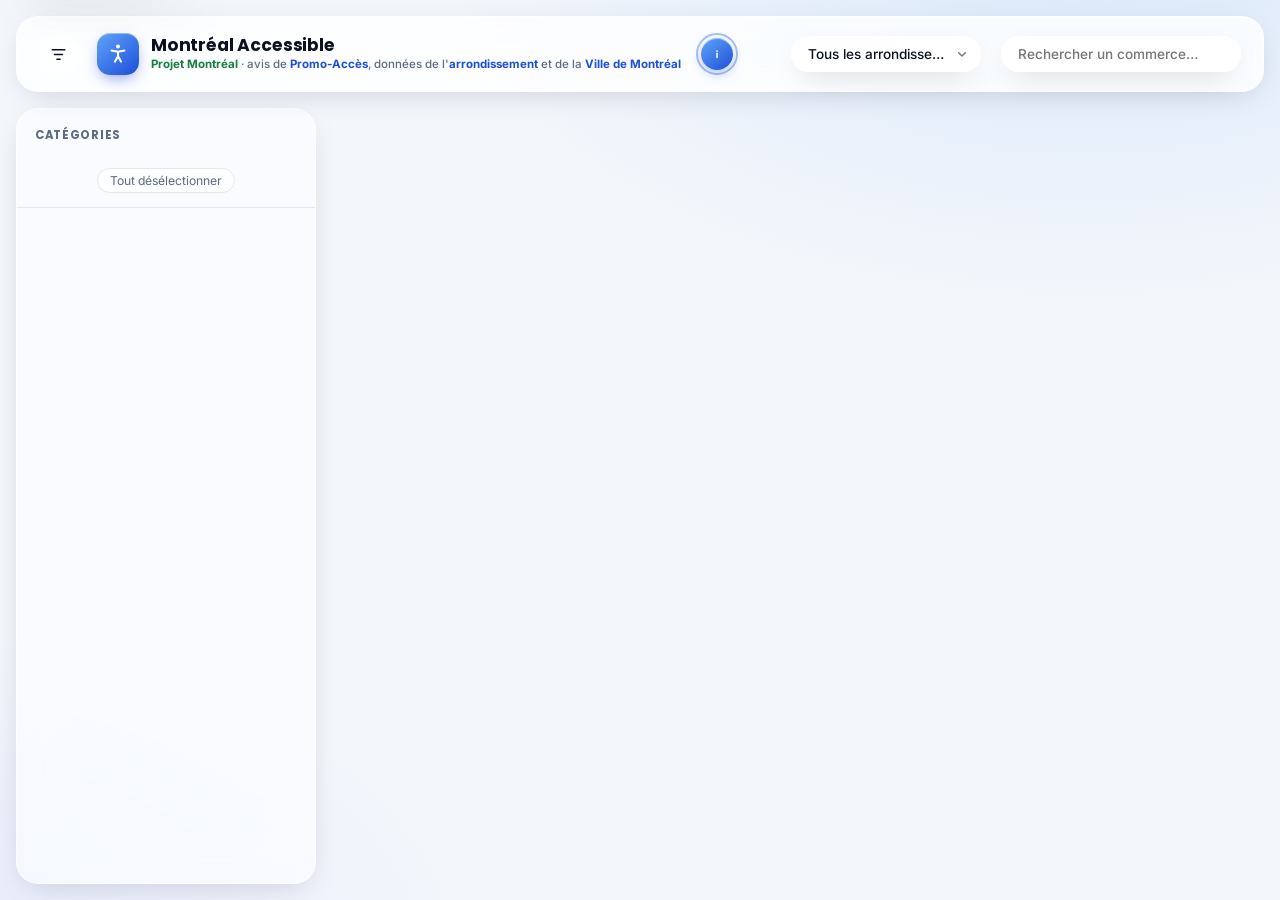
==== index.html @ aa7e437a "Correctifs majeurs" ====
<!DOCTYPE html>
<html lang="fr">
<head>
  <meta charset="UTF-8">
  <meta name="viewport" content="width=device-width, initial-scale=1.0">
  <title>Montréal Accessible — carte de l'accessibilité universelle</title>
  <meta name="description" content="Carte de l'accessibilité universelle à Montréal : commerces, logements adaptés, stationnements réservés, toilettes, stations de métro et du REM, feux sonores.">
  <meta name="author" content="Gabriel Fortin">
  <link rel="canonical" href="https://carte-au.gabfortin.com/">
  <meta property="og:type" content="website">
  <meta property="og:site_name" content="Montréal Accessible">
  <meta property="og:title" content="Montréal Accessible — carte de l'accessibilité universelle">
  <meta property="og:description" content="Carte de l'accessibilité universelle à Montréal : commerces, logements adaptés, stationnements réservés, toilettes, stations de métro et du REM, feux sonores.">
  <meta property="og:url" content="https://carte-au.gabfortin.com/">
  <meta property="og:image" content="https://carte-au.gabfortin.com/og-image.jpg">
  <meta property="og:image:width" content="1200">
  <meta property="og:image:height" content="630">
  <meta property="og:image:alt" content="Montréal Accessible — Une carte de l'accessibilité universelle à Montréal">
  <meta property="og:locale" content="fr_CA">
  <meta name="twitter:card" content="summary_large_image">
  <meta name="twitter:title" content="Montréal Accessible — carte de l'accessibilité universelle">
  <meta name="twitter:description" content="Carte de l'accessibilité universelle à Montréal : commerces, logements adaptés, stationnements réservés, toilettes, stations de métro et du REM, feux sonores.">
  <meta name="twitter:image" content="https://carte-au.gabfortin.com/og-image.jpg">
  <link rel="alternate" type="text/markdown" title="llms.txt" href="llms.txt">
  <script type="application/ld+json">
  {
    "@context": "https://schema.org",
    "@type": "Map",
    "name": "Montréal Accessible",
    "description": "Carte de l'accessibilité universelle à Montréal : commerces, logements adaptés, stationnements réservés, toilettes, stations de métro et du REM, feux sonores.",
    "url": "https://carte-au.gabfortin.com/",
    "image": "https://carte-au.gabfortin.com/og-image.jpg",
    "inLanguage": "fr-CA",
    "isAccessibleForFree": true,
    "spatialCoverage": { "@type": "Place", "name": "Montréal, Québec" },
    "author": { "@type": "Person", "@id": "https://gabfortin.com/#gabriel-fortin", "name": "Gabriel Fortin", "url": "https://gabfortin.com" },
    "contributor": [
      { "@type": "Person", "name": "Laurence Parent" },
      { "@type": "Person", "name": "Julien Deschênes" },
      { "@type": "Organization", "name": "Promo-Accès", "url": "https://promo-acces.com" }
    ],
    "isBasedOn": [
      "https://donnees.montreal.ca/dataset/feux-malvoyants",
      "https://donnees.montreal.ca/dataset/logements-sociaux",
      "https://donnees.montreal.ca/dataset/stationnement-sur-rue-signalisation-courant",
      "https://www.agencemobilitedurable.ca/fr/informations/donnees-ouvertes/description-des-donnees-disponibles",
      "https://www.omhm.qc.ca/fr/habitations",
      "https://www.stm.info/a-propos/documents-donnees/donnees-ouvertes",
      "https://donnees.artm.quebec/catalogue/dataset/offres-de-service-planifie-du-reseau-express-metropolitain"
    ]
  }
  </script>
  <meta name="theme-color" content="#f3f6fb" media="(prefers-color-scheme: light)">
  <meta name="theme-color" content="#0b1310" media="(prefers-color-scheme: dark)">
  <link rel="icon" type="image/svg+xml" href="img/favicon.svg">
  <script>window.goatcounter = {path: function(p) { return location.host + p }}</script>
  <script data-goatcounter="https://gabfortin.goatcounter.com/count" async src="//gc.zgo.at/count.js"></script>
  <link rel="preconnect" href="https://fonts.googleapis.com">
  <link rel="preconnect" href="https://fonts.gstatic.com" crossorigin>
  <link href="https://fonts.googleapis.com/css2?family=Inter:wght@400;500;600;700&family=Poppins:wght@600;700&display=swap" rel="stylesheet">
  <!-- Leaflet hébergé dans le dépôt (identique à unpkg 1.9.4) : aucun CDN tiers -->
  <link rel="stylesheet" href="vendor/leaflet-1.9.4/leaflet.css" />
  <link rel="stylesheet" href="css/style.css?v=d3b16dc5e8" />
</head>
<body>
  <a class="skip-link" href="#map">Passer à la carte</a>
  <a class="skip-link" href="#sidebar">Passer aux catégories</a>

  <header class="site-header">
    <button type="button" class="sidebar-toggle" id="sidebar-toggle" aria-label="Catégories" aria-expanded="true" aria-controls="sidebar">
      <svg viewBox="0 0 24 24" aria-hidden="true" focusable="false" fill="none" stroke="currentColor" stroke-width="2" stroke-linecap="round" stroke-linejoin="round">
        <path d="M4 6h16M7 12h10M10 18h4"/>
      </svg>
    </button>

    <div class="brand">
      <div class="brand-mark" aria-hidden="true">
        <svg viewBox="0 0 24 24" focusable="false" fill="none" xmlns="http://www.w3.org/2000/svg">
          <circle cx="12" cy="4.6" r="2" fill="#fff"/>
          <path d="M5.5 8.6 12 9.8l6.5-1.2M12 9.8v4.4m0 0-3 5.4m3-5.4 3 5.4" stroke="#fff" stroke-width="2" stroke-linecap="round" stroke-linejoin="round"/>
        </svg>
      </div>
      <div class="brand-text">
        <h1 class="brand-word"><span class="brand-word-full">Montréal Accessible</span><span class="brand-word-mobile">Montréal Accessible</span></h1>
        <div class="brand-sub"><span class="brand-party">Projet Montréal</span> · avis de <strong>Promo-Accès</strong>, données de l'<strong>arrondissement</strong> et de la <strong>Ville de Montréal</strong></div>
        <div class="brand-sub-mobile" aria-hidden="true"><span class="brand-party">Projet Montréal</span></div>
      </div>
    </div>

    <button type="button" class="about-btn" id="about-btn" aria-label="À propos de ce projet" aria-haspopup="dialog" aria-controls="about-overlay">
      <svg viewBox="0 0 24 24" aria-hidden="true" focusable="false" fill="none" xmlns="http://www.w3.org/2000/svg">
        <circle cx="12" cy="7.6" r="1.4" fill="currentColor"/>
        <path d="M12 11v6.2" stroke="currentColor" stroke-width="2.3" stroke-linecap="round"/>
      </svg>
    </button>

    <div class="header-spacer"></div>

    <div class="header-arrondissement">
      <label class="sr-only" for="arrondissement-filter">Filtrer par arrondissement</label>
      <select id="arrondissement-filter">
        <option value="tous">Tous les arrondissements</option>
        <option value="ahuntsic-cartierville">Ahuntsic-Cartierville</option>
        <option value="anjou">Anjou</option>
        <option value="cote-des-neiges-notre-dame-de-grace">Côte-des-Neiges–Notre-Dame-de-Grâce</option>
        <option value="l-ile-bizard-sainte-genevieve">L'Île-Bizard–Sainte-Geneviève</option>
        <option value="lachine">Lachine</option>
        <option value="lasalle">LaSalle</option>
        <option value="le-plateau-mont-royal">Le Plateau-Mont-Royal</option>
        <option value="le-sud-ouest">Le Sud-Ouest</option>
        <option value="mercier-hochelaga-maisonneuve">Mercier–Hochelaga-Maisonneuve</option>
        <option value="montreal-nord">Montréal-Nord</option>
        <option value="outremont">Outremont</option>
        <option value="pierrefonds-roxboro">Pierrefonds-Roxboro</option>
        <option value="riviere-des-prairies-pointe-aux-trembles">Rivière-des-Prairies–Pointe-aux-Trembles</option>
        <option value="rosemont-la-petite-patrie">Rosemont–La Petite-Patrie</option>
        <option value="saint-laurent">Saint-Laurent</option>
        <option value="saint-leonard">Saint-Léonard</option>
        <option value="verdun">Verdun</option>
        <option value="ville-marie">Ville-Marie</option>
        <option value="villeray-saint-michel-parc-extension">Villeray–Saint-Michel–Parc-Extension</option>
      </select>
    </div>

    <div class="header-search" role="search">
      <label class="sr-only" for="search">Rechercher un commerce par nom, adresse ou catégorie</label>
      <input type="search" id="search" placeholder="Rechercher un commerce…" autocomplete="off" aria-controls="search-results" aria-describedby="search-status" />
      <ul class="search-results" id="search-results" aria-label="Résultats de la recherche" hidden></ul>
      <p class="sr-only" id="search-status" role="status"></p>
    </div>
  </header>

  <aside class="sidebar" id="sidebar" aria-label="Catégories">
    <div class="sidebar-section">
      <div class="sidebar-header">
        <h2 id="layers-title">Catégories</h2>
        <button type="button" class="sidebar-close" id="sidebar-close" aria-label="Fermer les catégories"><span aria-hidden="true">✕</span></button>
      </div>
      <ul id="layer-toggles" aria-labelledby="layers-title"></ul>
      <button type="button" class="layers-clear" id="layers-clear">Tout désélectionner</button>
    </div>
  </aside>

  <div class="sidebar-scrim" id="sidebar-scrim" aria-hidden="true"></div>

  <div class="layer-info" id="layer-info" role="dialog" aria-labelledby="layer-info-title" tabindex="-1" hidden>
    <button type="button" class="layer-info-close" id="layer-info-close" aria-label="Fermer"><span aria-hidden="true">✕</span></button>
    <div id="layer-info-body"></div>
  </div>

  <main id="map" aria-label="Carte interactive de l'accessibilité. Utilisez les flèches pour déplacer la carte, + et - pour zoomer, et Tab pour parcourir les lieux."></main>

  <div class="about-overlay" id="about-overlay" inert>
    <div class="about-modal" role="dialog" aria-modal="true" aria-labelledby="about-modal-title">
      <button type="button" class="about-modal-close" id="about-modal-close" aria-label="Fermer la fenêtre À propos"><span aria-hidden="true">✕</span></button>

      <h2 id="about-modal-title">À propos de ce projet</h2>
      <p class="about-modal-desc">
        <strong>Montréal Accessible</strong> rassemble sur une seule carte
        l'information sur l'accessibilité : commerces, logements,
        stationnements, débarcadères, bâtiments municipaux, sentiers
        déneigés et stations de métro et du REM accessibles, ainsi que les
        feux sonores aux intersections.
        Le projet vise à couvrir l'ensemble de Montréal : certaines couches
        (stationnements tarifés, débarcadères, logements adaptés, stations
        de métro et du REM, feux sonores) le font déjà, d'autres restent pour l'instant concentrées
        au Plateau-Mont-Royal, d'où le projet est parti.
      </p>
      <p class="about-modal-desc">
        Les données proviennent des avis de <strong>Promo-Accès</strong> sur
        Google Maps, de l'<strong>arrondissement du Plateau-Mont-Royal</strong>,
        de l'<strong>Office municipal d'habitation de Montréal</strong>,
        des <strong>données ouvertes de la Ville de Montréal</strong>, de
        l'<strong>Agence de mobilité durable</strong> (places tarifées réservées,
        licence CC-BY 4.0), de la <strong>STM</strong> et du <strong>REM</strong>
        (stations accessibles, données GTFS ; REM : licence CC-BY 4.0, via l'ARTM).
      </p>

      <div class="about-people">
        <a class="about-person" href="https://gabfortin.com" target="_blank" rel="noopener noreferrer">
          <img src="img/Gab.jpg" alt="">
          <div class="about-person-info">
            <div class="about-person-name">Gabriel Fortin</div>
            <div class="about-person-role">Conseiller d'arrondissement - Plateau-Mont-Royal. Conception et développement du site.<span class="sr-only"> (site de Gabriel Fortin, s'ouvre dans un nouvel onglet)</span></div>
          </div>
        </a>
        <div class="about-person">
          <img src="img/Laurence.webp" alt="">
          <div class="about-person-info">
            <div class="about-person-name">Laurence Parent</div>
            <div class="about-person-role">Conseillère d'arrondissement - District De Lorimier. Porteuse du dossier de l'accessibilité universelle au Plateau-Mont-Royal.</div>
          </div>
        </div>
        <div class="about-person">
          <img src="img/Julien.webp" alt="">
          <div class="about-person-info">
            <div class="about-person-name">Julien Deschênes</div>
            <div class="about-person-role">Soutien aux élu·es, dossier d'accessibilité universelle</div>
          </div>
        </div>
        <a class="about-person" href="https://promo-acces.com" target="_blank" rel="noopener noreferrer">
          <img src="img/logo-promo-acces.png" alt="">
          <div class="about-person-info">
            <div class="about-person-name">Promo-Accès</div>
            <div class="about-person-role">Documentation de l'accessibilité des commerces du Plateau-Mont-Royal, dans des avis publiés sur Google Maps.<span class="sr-only"> (site de Promo-Accès, s'ouvre dans un nouvel onglet)</span></div>
          </div>
        </a>
      </div>

      <button type="button" class="about-suggest-link" id="about-suggest-link" aria-haspopup="dialog" aria-controls="suggestion-overlay">
        <svg viewBox="0 0 24 24" aria-hidden="true" focusable="false" fill="none" xmlns="http://www.w3.org/2000/svg">
          <path d="M9 18h6M10 21h4M12 3a6 6 0 0 0-3 11.2c.6.4 1 1.1 1 1.8h4c0-.7.4-1.4 1-1.8A6 6 0 0 0 12 3Z" stroke="currentColor" stroke-width="2" stroke-linecap="round" stroke-linejoin="round"/>
        </svg>
        Suggérer une fonctionnalité
      </button>

      <a class="about-privacy" href="confidentialite.html">Politique de confidentialité</a>
    </div>
  </div>

  <div class="about-overlay suggestion-overlay" id="suggestion-overlay" inert>
    <div class="about-modal" role="dialog" aria-modal="true" aria-labelledby="suggestion-modal-title">
      <button type="button" class="about-modal-close" id="suggestion-modal-close" aria-label="Fermer la fenêtre Suggérer une fonctionnalité"><span aria-hidden="true">✕</span></button>

      <h2 id="suggestion-modal-title">Suggérer une fonctionnalité</h2>
      <p class="about-modal-desc">
        Une couche à ajouter, une amélioration de la carte ? Décrivez votre
        idée ci-dessous : le bouton ouvre votre application de courriel,
        déjà adressée à info@gabfortin.com — il ne reste qu'à cliquer
        « Envoyer ».
      </p>

      <form id="suggestion-form" class="suggestion-form">
        <label for="suggestion-text">Votre suggestion</label>
        <textarea id="suggestion-text" name="suggestion" rows="5" required placeholder="Ex : ajouter une couche pour les bancs publics accessibles aux abords des parcs…"></textarea>

        <label for="suggestion-name">Votre nom (optionnel)</label>
        <input type="text" id="suggestion-name" name="nom" placeholder="Laissez vide pour rester anonyme">

        <button type="submit" class="suggestion-submit">Envoyer par courriel</button>
      </form>
    </div>
  </div>

  <script src="vendor/leaflet-1.9.4/leaflet.js"></script>
  <script src="js/app.js?v=75922ad020"></script>
</body>
</html>
---- css/style.css ----
:root {
  --brand: #2563eb;
  --brand-dark: #1d4ed8;
  --brand-light: #60a5fa;

  --color-accessible: #2563eb;
  --color-partial: #f59e0b;
  --color-none: #e11d48;
  --color-unknown: #64748b;

  --ink-900: #0b1120;
  --ink-700: #334155;
  --ink-500: #5b6b80;
  --surface: #ffffff;
  --surface-alt: #f3f6fb;
  --border: #e2e8f0;
  --divider: rgba(11, 17, 32, 0.08);

  --radius-lg: 22px;
  --radius-md: 14px;
  --radius-sm: 9px;
  --shadow-soft: 0 10px 30px -12px rgba(11, 17, 32, 0.25);
  --shadow-pop: 0 20px 50px -18px rgba(11, 17, 32, 0.35);
  --header-h: 76px;
  --sidebar-w: 300px;
  --gap: 16px;
  --content-top: calc(var(--header-h) + var(--gap) * 2);

  /* glass system */
  --glass: rgba(255, 255, 255, 0.6);
  --glass-strong: rgba(255, 255, 255, 0.82);
  --glass-border: rgba(255, 255, 255, 0.55);
  --glass-shadow: 0 8px 32px -12px rgba(15, 23, 42, 0.22), inset 0 1px 0 rgba(255, 255, 255, 0.5);
  --glass-blur: blur(20px) saturate(180%);
  --ease: cubic-bezier(.16, .84, .44, 1);

  /* Mode sombre (MAP-DESIGN-SYSTEM.md, section « Mode sombre ») : jetons
     ajoutés au standard pour qu'aucune couleur de surface ne soit en dur. */
  color-scheme: light;
  --brand-ink: var(--brand-dark);           /* texte et liens de marque */
  --party-ink: #15803d;                     /* « Projet Montréal » dans le sous-titre */
  --surface-hover: rgba(255, 255, 255, 0.55);
  --surface-active: rgba(255, 255, 255, 0.85);
  --overlay: rgba(11, 17, 32, 0.45);
  --scrim: rgba(11, 17, 32, 0.35);
  --scrollbar: rgba(11, 17, 32, 0.22);
  --attribution-bg: rgba(255, 255, 255, 0.7);
  --page-bg:
    radial-gradient(1100px 650px at 85% -10%, rgba(96, 165, 250, 0.18), transparent 60%),
    radial-gradient(900px 600px at -5% 110%, rgba(129, 140, 248, 0.12), transparent 60%),
    var(--surface-alt);
  --tile-filter: grayscale(55%) brightness(1.06) contrast(0.92) saturate(0.8);
}

/* Valeurs du « dashboard verre » (requetes-311/docs/glass.css). */
@media (prefers-color-scheme: dark) {
  :root:not([data-theme="light"]) {
    color-scheme: dark;
    --brand-ink: #93c5fd;
    --party-ink: #6ee7a0;
    --color-accessible: #3b82f6;
    --ink-900: #e4eee8;
    --ink-700: #b4c4bb;
    --ink-500: #8b9d94;
    --surface: rgba(255, 255, 255, 0.12);
    --surface-alt: rgba(255, 255, 255, 0.08);
    --border: rgba(255, 255, 255, 0.1);
    --divider: rgba(255, 255, 255, 0.08);
    --glass: rgba(24, 33, 29, 0.62);
    --glass-strong: rgba(34, 45, 40, 0.82);
    --glass-border: rgba(255, 255, 255, 0.08);
    --glass-shadow: 0 1px 1px rgba(0, 0, 0, 0.2), 0 10px 36px -8px rgba(0, 0, 0, 0.5), inset 0 1px 0 rgba(255, 255, 255, 0.05);
    --shadow-soft: 0 10px 30px -12px rgba(0, 0, 0, 0.5);
    --shadow-pop: 0 24px 60px -16px rgba(0, 0, 0, 0.6);
    --surface-hover: rgba(255, 255, 255, 0.07);
    --surface-active: rgba(255, 255, 255, 0.1);
    --overlay: rgba(0, 0, 0, 0.5);
    --scrim: rgba(0, 0, 0, 0.45);
    --scrollbar: rgba(255, 255, 255, 0.18);
    --attribution-bg: rgba(24, 33, 29, 0.75);
    --page-bg: #0b1310;
    --tile-filter: invert(1) hue-rotate(180deg) saturate(0.35) brightness(0.88) contrast(0.92);
  }
}

* { box-sizing: border-box; }

html, body {
  height: 100%;
  margin: 0;
  padding: 0;
}

body {
  font-family: 'Inter', -apple-system, BlinkMacSystemFont, sans-serif;
  color: var(--ink-900);
  background: var(--page-bg);
  overflow: hidden;
}

::selection { background: rgba(37, 99, 235, 0.25); }

:focus-visible {
  outline: 2px solid var(--brand);
  outline-offset: 2px;
  border-radius: var(--radius-sm);
}

.sr-only {
  position: absolute;
  width: 1px;
  height: 1px;
  padding: 0;
  margin: -1px;
  overflow: hidden;
  clip: rect(0, 0, 0, 0);
  white-space: nowrap;
  border: 0;
}

.skip-link {
  position: fixed;
  top: 8px;
  left: 8px;
  z-index: 3000;
  padding: 10px 18px;
  border-radius: var(--radius-sm);
  background: var(--brand-dark);
  color: #fff;
  font-weight: 600;
  text-decoration: none;
  box-shadow: var(--shadow-pop);
  transform: translateY(calc(-100% - 16px));
  transition: transform 0.18s var(--ease);
}

.skip-link:focus { transform: translateY(0); }

#map:focus-visible { outline: 3px solid var(--brand); outline-offset: -3px; }

.sidebar {
  scrollbar-width: thin;
  scrollbar-color: var(--scrollbar) transparent;
}

@media (prefers-reduced-motion: reduce) {
  *, *::before, *::after {
    animation-duration: 0.001ms !important;
    animation-iteration-count: 1 !important;
    transition-duration: 0.001ms !important;
    scroll-behavior: auto !important;
  }
}

h1, h2, h3, .brand-word {
  font-family: 'Poppins', 'Inter', sans-serif;
}

/* ---------- Header ---------- */

.site-header {
  position: fixed;
  top: var(--gap);
  left: var(--gap);
  right: var(--gap);
  height: var(--header-h);
  z-index: 1000;
  display: flex;
  align-items: center;
  gap: 20px;
  padding: 0 22px;
  border-radius: var(--radius-lg);
  background: var(--glass-strong);
  backdrop-filter: var(--glass-blur);
  -webkit-backdrop-filter: var(--glass-blur);
  border: 1px solid var(--glass-border);
  box-shadow: var(--glass-shadow);
}

.sidebar-toggle {
  display: flex;
  align-items: center;
  justify-content: center;
  width: 38px;
  height: 38px;
  border-radius: var(--radius-sm);
  border: 1px solid var(--glass-border);
  background: var(--glass);
  color: var(--ink-900);
  cursor: pointer;
  flex-shrink: 0;
  transition: background 0.18s var(--ease), transform 0.18s var(--ease), box-shadow 0.18s var(--ease);
}

.sidebar-toggle:hover {
  background: var(--glass-strong);
  box-shadow: var(--shadow-soft);
  transform: translateY(-1px);
}

.sidebar-toggle:active { transform: translateY(0) scale(0.96); }

.sidebar-toggle svg { width: 19px; height: 19px; }

.brand {
  display: flex;
  align-items: center;
  gap: 12px;
  flex-shrink: 1;
  min-width: 0;
}

.brand-mark {
  width: 42px;
  height: 42px;
  border-radius: 13px;
  background: linear-gradient(140deg, var(--brand-light), var(--brand-dark));
  display: flex;
  align-items: center;
  justify-content: center;
  box-shadow: 0 6px 16px -4px rgba(29, 78, 216, 0.55), inset 0 1px 0 rgba(255, 255, 255, 0.4);
  flex-shrink: 0;
  transition: transform 0.25s var(--ease);
}

.brand:hover .brand-mark { transform: rotate(-4deg) scale(1.04); }

.brand-mark svg { width: 24px; height: 24px; }

.brand-text { line-height: 1.15; min-width: 0; }

.brand-word {
  margin: 0;
  font-weight: 700;
  font-size: 1.08rem;
  letter-spacing: -0.01em;
  overflow: hidden;
  text-overflow: ellipsis;
  white-space: nowrap;
}

.brand-word-mobile { display: none; }

.brand-sub {
  font-size: 0.72rem;
  color: var(--ink-500);
  font-weight: 500;
  margin-top: 2px;
}

.brand-sub strong {
  color: var(--brand-ink);
  font-weight: 700;
}

.brand-sub-mobile {
  display: none;
  font-size: 0.68rem;
  color: var(--brand-ink);
  font-weight: 600;
  white-space: nowrap;
}

.brand-party { color: var(--party-ink); font-weight: 700; }

.about-btn {
  position: relative;
  display: flex;
  align-items: center;
  justify-content: center;
  width: 32px;
  height: 32px;
  border-radius: 50%;
  border: none;
  background: linear-gradient(140deg, var(--brand-light), var(--brand-dark));
  color: #fff;
  cursor: pointer;
  flex-shrink: 0;
  box-shadow: 0 4px 14px -4px rgba(29, 78, 216, 0.6), inset 0 1px 0 rgba(255, 255, 255, 0.45);
  transition: transform 0.2s var(--ease), box-shadow 0.2s var(--ease);
}

.about-btn svg { width: 16px; height: 16px; position: relative; z-index: 1; }

.about-btn::before {
  content: '';
  position: absolute;
  inset: -5px;
  border-radius: 50%;
  border: 2px solid var(--brand);
  opacity: 0.4;
  animation: pulse-ring 2.6s ease-out infinite;
  pointer-events: none;
}

.about-btn:hover {
  box-shadow: 0 8px 22px -4px rgba(29, 78, 216, 0.8), inset 0 1px 0 rgba(255, 255, 255, 0.5);
  transform: translateY(-1px) scale(1.1);
}

.about-btn:active { transform: scale(0.94); }

@keyframes pulse-ring {
  0% { transform: scale(0.6); opacity: 0.45; }
  80% { transform: scale(1.7); opacity: 0; }
  100% { transform: scale(1.7); opacity: 0; }
}

.header-spacer { flex: 1; }

.header-arrondissement select {
  appearance: none;
  font-family: inherit;
  font-size: 0.85rem;
  font-weight: 500;
  color: var(--ink-900);
  background: var(--glass-strong);
  backdrop-filter: var(--glass-blur);
  -webkit-backdrop-filter: var(--glass-blur);
  border: 1px solid var(--glass-border);
  border-radius: 999px;
  padding: 9px 30px 9px 16px;
  width: 190px;
  outline: none;
  box-shadow: var(--shadow-soft);
  overflow: hidden;
  text-overflow: ellipsis;
  white-space: nowrap;
  cursor: pointer;
  transition: border-color 0.18s var(--ease), box-shadow 0.18s var(--ease);
  background-image: url("data:image/svg+xml,%3Csvg xmlns='http://www.w3.org/2000/svg' viewBox='0 0 24 24' fill='none' stroke='%2364748b' stroke-width='2' stroke-linecap='round' stroke-linejoin='round'%3E%3Cpath d='M7 10l5 5 5-5'/%3E%3C/svg%3E");
  background-repeat: no-repeat;
  background-position: right 10px center;
  background-size: 16px;
}

.header-arrondissement select:hover,
.header-arrondissement select:focus {
  border-color: var(--brand);
  box-shadow: var(--shadow-pop);
}

.header-arrondissement select:focus-visible {
  box-shadow: 0 0 0 3px rgba(37, 99, 235, 0.45), var(--shadow-pop);
}

.header-search {
  position: relative;
}

.header-search input {
  appearance: none;
  font-family: inherit;
  font-size: 0.85rem;
  font-weight: 500;
  color: var(--ink-900);
  background: var(--glass-strong);
  backdrop-filter: var(--glass-blur);
  -webkit-backdrop-filter: var(--glass-blur);
  border: 1px solid var(--glass-border);
  border-radius: 999px;
  padding: 9px 16px;
  width: 240px;
  outline: none;
  box-shadow: var(--shadow-soft);
  transition: border-color 0.18s var(--ease), transform 0.18s var(--ease), box-shadow 0.18s var(--ease);
}

.header-search input:hover,
.header-search input:focus {
  border-color: var(--brand);
  box-shadow: var(--shadow-pop);
}

.header-search input:focus-visible {
  box-shadow: 0 0 0 3px rgba(37, 99, 235, 0.45), var(--shadow-pop);
}

.search-results {
  position: absolute;
  top: calc(100% + 8px);
  left: 0;
  right: 0;
  z-index: 1200;
  list-style: none;
  margin: 0;
  padding: 6px;
  max-height: min(60vh, 420px);
  overflow-y: auto;
  background: var(--glass-strong);
  backdrop-filter: var(--glass-blur);
  -webkit-backdrop-filter: var(--glass-blur);
  border: 1px solid var(--glass-border);
  border-radius: var(--radius-md);
  box-shadow: var(--shadow-pop);
  animation: results-pop 0.18s var(--ease);
}

.search-results[hidden] { display: none; }

.search-results button {
  display: block;
  width: 100%;
  padding: 10px 12px;
  border: 0;
  border-radius: var(--radius-sm);
  background: none;
  color: inherit;
  font: inherit;
  text-align: left;
  cursor: pointer;
  transition: background 0.15s var(--ease);
}

.search-results button:hover,
.search-results button:active,
.search-results button:focus-visible {
  background: rgba(37, 99, 235, 0.1);
}

.search-results .name {
  font-weight: 600;
  font-size: 0.86rem;
  display: block;
}

.search-results .address {
  font-size: 0.74rem;
  color: var(--ink-500);
  display: block;
}

.search-results .badge { margin-top: 5px; }

.search-results .search-empty {
  cursor: default;
  font-size: 0.82rem;
  color: var(--ink-500);
  text-align: center;
  padding: 14px 12px;
}

@keyframes results-pop {
  from { opacity: 0; transform: translateY(-4px); }
  to { opacity: 1; transform: translateY(0); }
}

/* ---------- Map ---------- */

#map {
  position: absolute;
  inset: 0;
  background: var(--page-bg);
}

.map-tiles-muted {
  filter: var(--tile-filter);
}

/* ---------- Sidebar ---------- */

.sidebar {
  position: fixed;
  top: var(--content-top);
  left: var(--gap);
  bottom: var(--gap);
  width: var(--sidebar-w);
  border-radius: var(--radius-lg);
  background: var(--glass);
  backdrop-filter: var(--glass-blur);
  -webkit-backdrop-filter: var(--glass-blur);
  border: 1px solid var(--glass-border);
  box-shadow: var(--glass-shadow);
  z-index: 950;
  display: flex;
  flex-direction: column;
  overflow-y: auto;
  transition: opacity 0.3s var(--ease), transform 0.3s var(--ease);
}

@media (min-width: 761px) {
  body.sidebar-collapsed .sidebar {
    opacity: 0;
    pointer-events: none;
    transform: translateX(calc(-100% - var(--gap)));
  }
}

.sidebar-section {
  padding: 18px 10px 14px;
  border-bottom: 1px solid var(--divider);
  display: flex;
  flex-direction: column;
  gap: 6px;
}

.sidebar-header {
  display: flex;
  align-items: center;
  justify-content: space-between;
}

.sidebar-section h2 {
  margin: 0 8px 4px;
  font-size: 0.72rem;
  font-weight: 700;
  text-transform: uppercase;
  letter-spacing: 0.06em;
  color: var(--ink-500);
}

.sidebar-close {
  display: none;
  width: 30px;
  height: 30px;
  border-radius: 50%;
  border: none;
  background: var(--glass-strong);
  color: var(--ink-900);
  cursor: pointer;
  align-items: center;
  justify-content: center;
  flex-shrink: 0;
  transition: background 0.15s var(--ease), transform 0.15s var(--ease);
}

.sidebar-close:hover { background: var(--surface); transform: scale(1.08); }

#layer-toggles {
  list-style: none;
  margin: 0;
  padding: 0;
  display: flex;
  flex-direction: column;
  gap: 3px;
}

#layer-toggles li {
  display: flex;
  align-items: center;
  gap: 2px;
}

#layer-toggles label {
  flex: 1;
  min-width: 0;
  display: flex;
  align-items: center;
  gap: 10px;
  padding: 9px 8px;
  border-radius: var(--radius-sm);
  cursor: pointer;
  font-size: 0.85rem;
  font-weight: 500;
  transition: background 0.18s var(--ease), transform 0.18s var(--ease);
}

#layer-toggles label:hover { background: var(--surface-hover); transform: translateX(2px); }

#layer-toggles input[type="checkbox"] {
  width: 16px;
  height: 16px;
  margin: 0;
  accent-color: var(--brand-dark);
  cursor: pointer;
  flex-shrink: 0;
}

#layer-toggles .swatch {
  width: 26px;
  height: 26px;
  border-radius: 50%;
  flex-shrink: 0;
  display: flex;
  align-items: center;
  justify-content: center;
  box-shadow: inset 0 1px 0 rgba(255, 255, 255, 0.4), 0 2px 6px -2px rgba(11, 17, 32, 0.4);
  transition: transform 0.18s var(--ease);
}

#layer-toggles label:hover .swatch { transform: scale(1.08); }

#layer-toggles .swatch svg { width: 14px; height: 14px; }

/* En-tête d'un groupe de sous-catégories (ex: Stationnement), avec sa liste
   indentée juste dessous plutôt qu'à côté (contrairement aux autres <li>). */
#layer-toggles li.layer-group {
  flex-direction: column;
  align-items: stretch;
  gap: 2px;
}

.layer-group-row {
  display: flex;
  align-items: center;
  gap: 2px;
}

.layer-group-row label { font-weight: 700; }

/* Bouton chevron qui replie/déplie la liste des sous-catégories, sans toucher à leur
   visibilité sur la carte (seule la case à cocher fait ça). */
.layer-group-collapse {
  flex-shrink: 0;
  display: flex;
  align-items: center;
  justify-content: center;
  width: 28px;
  height: 28px;
  padding: 0;
  border: 0;
  border-radius: 50%;
  background: none;
  color: var(--ink-500);
  cursor: pointer;
  transition: background 0.18s var(--ease), color 0.18s var(--ease);
}

.layer-group-collapse svg { width: 16px; height: 16px; transition: transform 0.18s var(--ease); }

.layer-group-collapse.collapsed svg { transform: rotate(-90deg); }

.layer-group-collapse:hover { background: var(--surface-active); color: var(--brand-ink); }

#layer-toggles .layer-subgroup {
  list-style: none;
  margin: 0;
  padding: 0 0 0 22px;
  display: flex;
  flex-direction: column;
  gap: 3px;
}

#layer-toggles .layer-subgroup[hidden] { display: none; }

#layer-toggles .layer-label { flex: 1; }

/* Bouton ⓘ discret à droite de chaque catégorie (cible de 28px, WCAG 2.5.8). */
.layer-info-btn {
  flex-shrink: 0;
  display: flex;
  align-items: center;
  justify-content: center;
  width: 28px;
  height: 28px;
  padding: 0;
  border: 0;
  border-radius: 50%;
  background: none;
  color: var(--ink-500);
  cursor: pointer;
  transition: background 0.18s var(--ease), color 0.18s var(--ease);
}

.layer-info-btn svg { width: 16px; height: 16px; }

.layer-info-btn:hover,
.layer-info-btn[aria-expanded="true"] {
  background: var(--surface-active);
  color: var(--brand-ink);
}

.layer-info-btn:focus-visible { border-radius: 50%; }

/* Petit panneau d'information d'une catégorie, positionné en JS à côté du bouton. */
.layer-info {
  position: fixed;
  z-index: 1500;
  width: min(340px, calc(100vw - 2 * var(--gap)));
  max-height: calc(100vh - 2 * var(--gap));
  overflow-y: auto;
  padding: 18px 18px 16px;
  background: var(--glass-strong);
  backdrop-filter: var(--glass-blur);
  -webkit-backdrop-filter: var(--glass-blur);
  border: 1px solid var(--glass-border);
  border-radius: var(--radius-md);
  box-shadow: var(--glass-shadow), var(--shadow-pop);
  font-size: 0.82rem;
  line-height: 1.55;
  color: var(--ink-700);
  animation: results-pop 0.18s var(--ease);
}

.layer-info[hidden] { display: none; }

.layer-info:focus { outline: none; }
.layer-info:focus-visible { outline: 2px solid var(--brand); outline-offset: 2px; }

.layer-info h3 {
  margin: 0 32px 8px 0;
  font-size: 0.98rem;
  line-height: 1.3;
  color: var(--ink-900);
}

.layer-info h4 {
  margin: 14px 0 4px;
  font-family: 'Inter', sans-serif;
  font-size: 0.7rem;
  font-weight: 700;
  letter-spacing: 0.06em;
  text-transform: uppercase;
  color: var(--ink-500);
}

.layer-info p { margin: 0; }

.layer-info ul { margin: 0; padding-left: 18px; }

.layer-info li + li { margin-top: 2px; }

.layer-info a { color: var(--brand-ink); }

.layer-info .layer-info-contribute {
  margin-top: 14px;
  padding-top: 10px;
  border-top: 1px solid var(--divider);
}

.layer-info-close {
  position: absolute;
  top: 10px;
  right: 10px;
  width: 28px;
  height: 28px;
  border-radius: 50%;
  border: 1px solid var(--glass-border);
  background: var(--glass);
  color: var(--ink-900);
  cursor: pointer;
  display: flex;
  align-items: center;
  justify-content: center;
  transition: background 0.18s var(--ease);
}

.layer-info-close:hover { background: var(--surface); }

#layer-toggles .layer-count {
  font-size: 0.7rem;
  color: var(--ink-500);
  font-weight: 600;
  background: var(--surface-alt);
  border-radius: 999px;
  padding: 2px 7px;
  flex-shrink: 0;
}

/* Couleur plutôt qu'opacité pour garder un contraste suffisant (WCAG AA). */
#layer-toggles input:not(:checked) ~ .layer-label,
#layer-toggles input:not(:checked) ~ .layer-count {
  color: var(--ink-500);
}

#layer-toggles input:not(:checked) ~ .swatch { opacity: 0.45; }

/* La case d'un groupe est décochée mais indéterminée quand certaines de ses
   sous-catégories sont actives : pas de raison de l'estomper comme si tout était
   désactivé. */
#layer-toggles input:indeterminate ~ .layer-label,
#layer-toggles input:indeterminate ~ .layer-count {
  color: inherit;
}

#layer-toggles input:indeterminate ~ .swatch { opacity: 1; }

.layers-clear {
  display: block;
  margin: 8px auto 0;
  padding: 4px 12px;
  border: 1px solid var(--border);
  border-radius: 999px;
  background: var(--surface-hover);
  color: var(--ink-500);
  font: inherit;
  font-size: 0.76rem;
  cursor: pointer;
  transition: background 0.18s var(--ease), color 0.18s var(--ease);
}

.layers-clear:hover { background: var(--surface-active); color: var(--ink-700); }

.commerces-hidden .header-search { display: none; }

.badge {
  display: inline-block;
  font-size: 0.66rem;
  font-weight: 600;
  padding: 3px 9px;
  border-radius: 999px;
  color: #fff;
  margin-top: 6px;
  letter-spacing: 0.01em;
}

.badge.accessible { background: var(--color-accessible); }
.badge.partiellement { background: var(--color-partial); color: #1a1a1a; }
.badge.non-accessible { background: var(--color-none); }
.badge.inconnu { background: var(--color-unknown); }

.sidebar-scrim {
  position: fixed;
  inset: 0;
  z-index: 940;
  background: var(--scrim);
  backdrop-filter: blur(2px);
  -webkit-backdrop-filter: blur(2px);
  opacity: 0;
  pointer-events: none;
  transition: opacity 0.3s var(--ease);
}

/* ---------- Leaflet controls ---------- */

.leaflet-control-attribution {
  font-size: 10px !important;
  background: var(--attribution-bg) !important;
  color: var(--ink-700);
  backdrop-filter: blur(8px) !important;
  -webkit-backdrop-filter: blur(8px) !important;
  border-radius: var(--radius-sm) 0 0 0 !important;
}

.leaflet-control-zoom {
  border: 1px solid var(--glass-border) !important;
  border-radius: var(--radius-sm) !important;
  background: var(--glass-strong) !important;
  backdrop-filter: var(--glass-blur) !important;
  -webkit-backdrop-filter: var(--glass-blur) !important;
  box-shadow: var(--glass-shadow) !important;
  margin: 0 var(--gap) 8px 0 !important;
  overflow: hidden;
}

.leaflet-control-zoom a {
  background: transparent !important;
  border-bottom: 1px solid var(--glass-border) !important;
  color: var(--ink-900) !important;
  transition: background 0.15s var(--ease);
}

.leaflet-control-zoom a:last-child { border-bottom: none !important; }
.leaflet-control-zoom a:hover { background: var(--surface-hover) !important; }

/* ---------- Markers ---------- */

.pin-marker {
  position: relative;
  animation: marker-pop 0.45s var(--ease) backwards;
}

.pin-marker .pin {
  width: 100%;
  height: 100%;
  border-radius: 50% 50% 50% 0;
  background: linear-gradient(140deg, var(--pin-light), var(--pin-dark));
  transform: rotate(-45deg);
  box-shadow: 0 6px 14px -4px var(--pin-dark), inset 0 1px 0 rgba(255, 255, 255, 0.5);
  border: 2px solid rgba(255, 255, 255, 0.9);
  display: flex;
  align-items: center;
  justify-content: center;
  transition: transform 0.2s var(--ease), box-shadow 0.2s var(--ease);
}

.pin-marker .pin svg {
  width: 15px;
  height: 15px;
  transform: rotate(45deg);
}

/* Niveau d'accessibilité du commerce, en coin du marqueur. */
.pin-badge {
  position: absolute;
  top: -3px;
  right: -3px;
  width: 11px;
  height: 11px;
  border-radius: 50%;
  border: 2px solid #fff;
  box-shadow: 0 1px 3px rgba(11, 17, 32, 0.35);
}

.pin-marker:hover .pin {
  transform: rotate(-45deg) scale(1.12);
  box-shadow: 0 10px 20px -4px var(--pin-dark);
}

/* Stationnements / débarcadères : goutte un peu plus petite que les autres couches. */
.pin-marker-sm .pin svg {
  width: 12px;
  height: 12px;
}

/* Les feux sonores sont nombreux : une pastille ronde, plus discrète qu'une goutte. */
.dot-marker .pin {
  border-radius: 50%;
  transform: none;
  border-width: 1.5px;
  box-shadow: 0 2px 6px -2px var(--pin-dark);
}

.dot-marker .pin svg {
  width: 10px;
  height: 10px;
  transform: none;
}

.dot-marker:hover .pin {
  transform: scale(1.25);
  box-shadow: 0 4px 10px -2px var(--pin-dark);
}

@keyframes marker-pop {
  from { transform: scale(0.4); opacity: 0; }
  to { transform: scale(1); opacity: 1; }
}

/* ---------- Popups ---------- */

.leaflet-popup-content-wrapper {
  border-radius: var(--radius-md) !important;
  box-shadow: var(--glass-shadow) !important;
  padding: 0 !important;
  overflow: hidden;
  background: var(--glass-strong) !important;
  color: var(--ink-900) !important; /* Leaflet impose #333, illisible en sombre */
  backdrop-filter: var(--glass-blur);
  -webkit-backdrop-filter: var(--glass-blur);
  border: 1px solid var(--glass-border);
}

.leaflet-container a.leaflet-popup-close-button { color: var(--ink-500); }

.leaflet-popup-content { margin: 0 !important; }

.leaflet-popup-tip {
  box-shadow: var(--shadow-soft) !important;
  background: var(--glass-strong) !important;
}

.popup-content {
  font-family: 'Inter', sans-serif;
  padding: 14px 16px 16px;
  animation: fade-in 0.18s var(--ease);
}

@keyframes fade-in {
  from { opacity: 0; transform: translateY(3px); }
  to { opacity: 1; transform: translateY(0); }
}

.popup-content h3 {
  margin: 0 0 3px;
  font-size: 0.98rem;
  font-weight: 600;
}

.popup-content .popup-address {
  color: var(--ink-500);
  font-size: 0.78rem;
}

.popup-field {
  margin-top: 5px;
  font-size: 0.8rem;
  color: var(--ink-700);
}

.popup-field a {
  color: var(--brand-ink);
  font-weight: 600;
}

.popup-field-label {
  display: inline-block;
  font-weight: 600;
  color: var(--ink-500);
  margin-right: 0.35rem;
}

/* Stations de métro et REM : pastille de la couleur de ligne (GTFS route_color),
   et avertissement quand le quai d'une ligne n'est pas accessible. */
.popup-line-dot {
  display: inline-block;
  width: 9px;
  height: 9px;
  margin-right: 6px;
  border-radius: 50%;
  vertical-align: 0;
  box-shadow: 0 0 0 1.5px rgba(255, 255, 255, 0.7);
}

.popup-warning { color: #b91c1c; font-weight: 700; }

@media (prefers-color-scheme: dark) {
  :root:not([data-theme="light"]) .popup-warning { color: #fca5a5; }
}

/* Nombre de logements adaptés, isolé en tête du popup des logements. */
.popup-highlight {
  display: flex;
  align-items: center;
  gap: 12px;
  margin: 10px 0 4px;
  padding: 10px 12px;
  border-radius: var(--radius-sm);
  background: rgba(37, 99, 235, 0.1);
  border: 1px solid rgba(37, 99, 235, 0.22);
}

.popup-highlight-number {
  flex-shrink: 0;
  min-width: 44px;
  font-family: 'Poppins', 'Inter', sans-serif;
  font-size: 1.9rem;
  font-weight: 700;
  line-height: 1;
  text-align: center;
  font-variant-numeric: tabular-nums;
  color: var(--brand-ink);
}

.popup-highlight-text {
  display: flex;
  flex-direction: column;
  gap: 2px;
  font-size: 0.78rem;
  line-height: 1.35;
  color: var(--ink-700);
}

.popup-highlight-text strong {
  font-size: 0.86rem;
  color: var(--ink-900);
}

@media (prefers-color-scheme: dark) {
  :root:not([data-theme="light"]) .popup-highlight {
    background: rgba(59, 130, 246, 0.16);
    border-color: rgba(147, 197, 253, 0.25);
  }
}

.popup-bullets {
  margin: 3px 0 0;
  padding-left: 18px;
}

.popup-bullets li {
  margin-bottom: 3px;
}

.popup-bullets li:last-child { margin-bottom: 0; }

.popup-content .popup-subsection {
  margin-top: 10px;
  padding-top: 10px;
  border-top: 1px solid var(--divider);
}

.popup-content .popup-subsection-header {
  display: flex;
  align-items: center;
  gap: 8px;
  margin-bottom: 4px;
}

.popup-content .popup-subsection-title {
  font-size: 0.72rem;
  font-weight: 700;
  text-transform: uppercase;
  letter-spacing: 0.04em;
  color: var(--ink-500);
}

.popup-content .popup-subsection .badge { margin-top: 0; }

.popup-content .popup-subsection-notes {
  margin: 0;
  font-size: 0.8rem;
  color: var(--ink-700);
}

.popup-content .review {
  margin-top: 10px;
  padding-top: 10px;
  border-top: 1px solid var(--divider);
  font-size: 0.8rem;
  font-style: italic;
  color: var(--ink-700);
}

.popup-content .review a {
  display: inline-flex;
  margin-top: 8px;
  font-style: normal;
  font-size: 0.75rem;
  font-weight: 600;
  color: #fff;
  background: var(--brand-dark);
  padding: 6px 12px;
  border-radius: 999px;
  text-decoration: none;
  transition: background 0.18s var(--ease), transform 0.18s var(--ease);
}

.popup-content .review a:hover { background: var(--brand); transform: translateY(-1px); }

.popup-content .review a.review-source-link {
  display: inline;
  margin-top: 0;
  padding: 0;
  background: none;
  border-radius: 0;
  color: inherit;
  font-weight: inherit;
  text-decoration: underline;
}

.popup-content .review a.review-source-link:hover { background: none; transform: none; }

.popup-content .popup-images {
  display: flex;
  gap: 8px;
  overflow-x: auto;
  margin-top: 10px;
  padding-top: 10px;
  border-top: 1px solid var(--divider);
}

.popup-content .popup-image {
  flex: 0 0 auto;
  width: 120px;
  margin: 0;
}

.popup-content .popup-image img {
  width: 120px;
  height: 90px;
  object-fit: cover;
  border-radius: 8px;
  display: block;
}

.popup-content .popup-image figcaption {
  margin-top: 4px;
  font-size: 0.7rem;
  line-height: 1.3;
  color: var(--ink-700);
}

/* ---------- About modal ---------- */

.about-overlay {
  position: fixed;
  inset: 0;
  z-index: 1800;
  background: var(--overlay);
  backdrop-filter: blur(8px) saturate(140%);
  -webkit-backdrop-filter: blur(8px) saturate(140%);
  display: flex;
  align-items: center;
  justify-content: center;
  padding: 24px;
  opacity: 0;
  pointer-events: none;
  transition: opacity 0.25s var(--ease);
}

.about-overlay.open { opacity: 1; pointer-events: auto; }

.about-modal {
  position: relative;
  width: min(440px, 100%);
  max-height: min(84vh, 640px);
  overflow-y: auto;
  background: var(--glass-strong);
  backdrop-filter: var(--glass-blur);
  -webkit-backdrop-filter: var(--glass-blur);
  border: 1px solid var(--glass-border);
  border-radius: var(--radius-lg);
  box-shadow: var(--glass-shadow), var(--shadow-pop);
  padding: 30px 26px 26px;
  transform: scale(0.94) translateY(8px);
  opacity: 0;
  transition: transform 0.28s var(--ease), opacity 0.28s var(--ease);
}

.about-overlay.open .about-modal { transform: scale(1) translateY(0); opacity: 1; }

.about-modal h2 {
  margin: 0 0 12px;
  font-size: 1.25rem;
  letter-spacing: -0.01em;
}

.about-modal-desc {
  margin: 0 0 22px;
  font-size: 0.88rem;
  line-height: 1.6;
  color: var(--ink-700);
}

.about-modal-desc strong { color: var(--brand-ink); }

.about-modal-close {
  position: absolute;
  top: 16px;
  right: 16px;
  width: 32px;
  height: 32px;
  border-radius: 50%;
  border: 1px solid var(--glass-border);
  background: var(--glass);
  color: var(--ink-900);
  cursor: pointer;
  display: flex;
  align-items: center;
  justify-content: center;
  transition: background 0.18s var(--ease), transform 0.18s var(--ease);
}

.about-modal-close:hover { background: var(--surface); transform: scale(1.08); }

.about-people {
  display: flex;
  flex-direction: column;
  gap: 10px;
  padding-top: 18px;
  border-top: 1px solid var(--border);
}

.about-person {
  display: flex;
  align-items: center;
  gap: 12px;
  padding: 10px;
  border-radius: var(--radius-md);
  text-decoration: none;
  color: inherit;
  transition: background 0.18s var(--ease), transform 0.18s var(--ease);
}

a.about-person:hover { background: var(--surface-hover); transform: translateX(2px); }

.about-person img {
  width: 46px;
  height: 46px;
  border-radius: 50%;
  object-fit: cover;
  flex-shrink: 0;
  border: 2px solid #fff;
  box-shadow: 0 2px 8px rgba(11, 17, 32, 0.22);
}

.about-person-name { font-weight: 700; font-size: 0.9rem; }

.about-person-role { font-size: 0.76rem; color: var(--ink-500); }

.about-suggest-link {
  display: flex;
  align-items: center;
  justify-content: center;
  gap: 8px;
  width: 100%;
  margin-top: 18px;
  padding: 11px 18px;
  border: none;
  border-radius: 999px;
  background: linear-gradient(140deg, #4ade80, #15803d);
  color: #fff;
  font-family: inherit;
  font-size: 0.85rem;
  font-weight: 700;
  cursor: pointer;
  box-shadow: 0 4px 14px -4px rgba(21, 128, 61, 0.6), inset 0 1px 0 rgba(255, 255, 255, 0.45);
  transition: transform 0.18s var(--ease), box-shadow 0.18s var(--ease);
}

.about-suggest-link svg { width: 17px; height: 17px; flex-shrink: 0; }

.about-suggest-link:hover {
  box-shadow: 0 8px 22px -4px rgba(21, 128, 61, 0.8), inset 0 1px 0 rgba(255, 255, 255, 0.5);
  transform: translateY(-1px);
}

.about-suggest-link:active { transform: translateY(0) scale(0.98); }

.about-privacy {
  display: block;
  margin-top: 16px;
  text-align: center;
  font-size: 0.76rem;
  color: var(--ink-500);
  text-decoration: underline;
  text-underline-offset: 2px;
}

.about-privacy:hover { color: var(--brand-ink); }

.suggestion-form {
  display: flex;
  flex-direction: column;
  gap: 6px;
}

.suggestion-form label {
  font-size: 0.78rem;
  font-weight: 600;
  color: var(--ink-500);
  margin-top: 10px;
}

.suggestion-form label:first-child { margin-top: 0; }

.suggestion-form textarea,
.suggestion-form input[type="text"] {
  font-family: inherit;
  font-size: 0.88rem;
  color: var(--ink-900);
  background: var(--glass-strong);
  border: 1px solid var(--glass-border);
  border-radius: var(--radius-sm);
  padding: 10px 12px;
  resize: vertical;
  outline: none;
  transition: border-color 0.18s var(--ease), box-shadow 0.18s var(--ease);
}

.suggestion-form textarea:focus,
.suggestion-form input[type="text"]:focus {
  border-color: #15803d;
  box-shadow: 0 0 0 3px rgba(21, 128, 61, 0.18);
}

.suggestion-submit {
  margin-top: 16px;
  padding: 11px 18px;
  border: none;
  border-radius: var(--radius-sm);
  background: linear-gradient(140deg, #4ade80, #15803d);
  color: #fff;
  font-family: inherit;
  font-size: 0.88rem;
  font-weight: 700;
  cursor: pointer;
  box-shadow: 0 4px 14px -4px rgba(21, 128, 61, 0.6);
  transition: transform 0.18s var(--ease), box-shadow 0.18s var(--ease);
}

.suggestion-submit:hover {
  box-shadow: 0 8px 22px -4px rgba(21, 128, 61, 0.75);
  transform: translateY(-1px);
}

.suggestion-submit:active { transform: translateY(0) scale(0.98); }

/* ---------- Responsive ---------- */

@media (max-width: 760px) {
  :root { --gap: 10px; --header-h: 104px; }
  /* Sans la recherche, l'en-tête mobile tient sur une seule rangée. */
  html.commerces-hidden { --header-h: 62px; }

  .site-header {
    height: auto;
    flex-wrap: wrap;
    align-content: flex-start;
    row-gap: 10px;
    gap: 8px;
    padding: 12px 10px;
  }

  .brand-sub { display: none; }
  .brand-sub-mobile { display: block; }
  .header-spacer { display: none; }

  .header-arrondissement { order: 9; flex: 1 1 100%; min-width: 0; }
  .header-arrondissement select { width: 100%; font-size: 16px; padding: 9px 30px 9px 12px; }

  .header-search { order: 10; flex: 1 1 100%; min-width: 0; }
  .header-search input { width: 100%; font-size: 16px; padding: 9px 12px; }

  .sidebar-toggle { width: 34px; height: 34px; }

  .brand-mark { width: 36px; height: 36px; }
  .brand-mark svg { width: 20px; height: 20px; }
  .brand-word { font-size: 0.95rem; }
  .brand-word-full { display: none; }
  .brand-word-mobile { display: inline; }

  /* Le titre prend la place restante (et s'ellipse au besoin) pour garder
     le bouton ⓘ sur la même ligne. */
  .brand { flex: 1 1 0; }

  .about-btn { width: 28px; height: 28px; }
  .about-btn svg { width: 14px; height: 14px; }

  .sidebar {
    width: min(85vw, 320px);
    z-index: 1450;
    box-shadow: var(--glass-shadow), var(--shadow-pop);
    transform: translateX(calc(-100% - var(--gap)));
    transition: transform 0.3s var(--ease);
  }

  .sidebar.open { transform: translateX(0); }

  .sidebar-close { display: flex; }

  .sidebar-scrim.open {
    opacity: 1;
    pointer-events: auto;
    z-index: 1440;
  }
}

/* Très petits écrans (iPhone SE 1re génération, 320 px) : le titre tient en entier. */
@media (max-width: 360px) {
  .brand { gap: 8px; }
  .brand-mark { width: 32px; height: 32px; border-radius: 10px; }
  .brand-mark svg { width: 18px; height: 18px; }
  .brand-word { font-size: 0.86rem; }
}
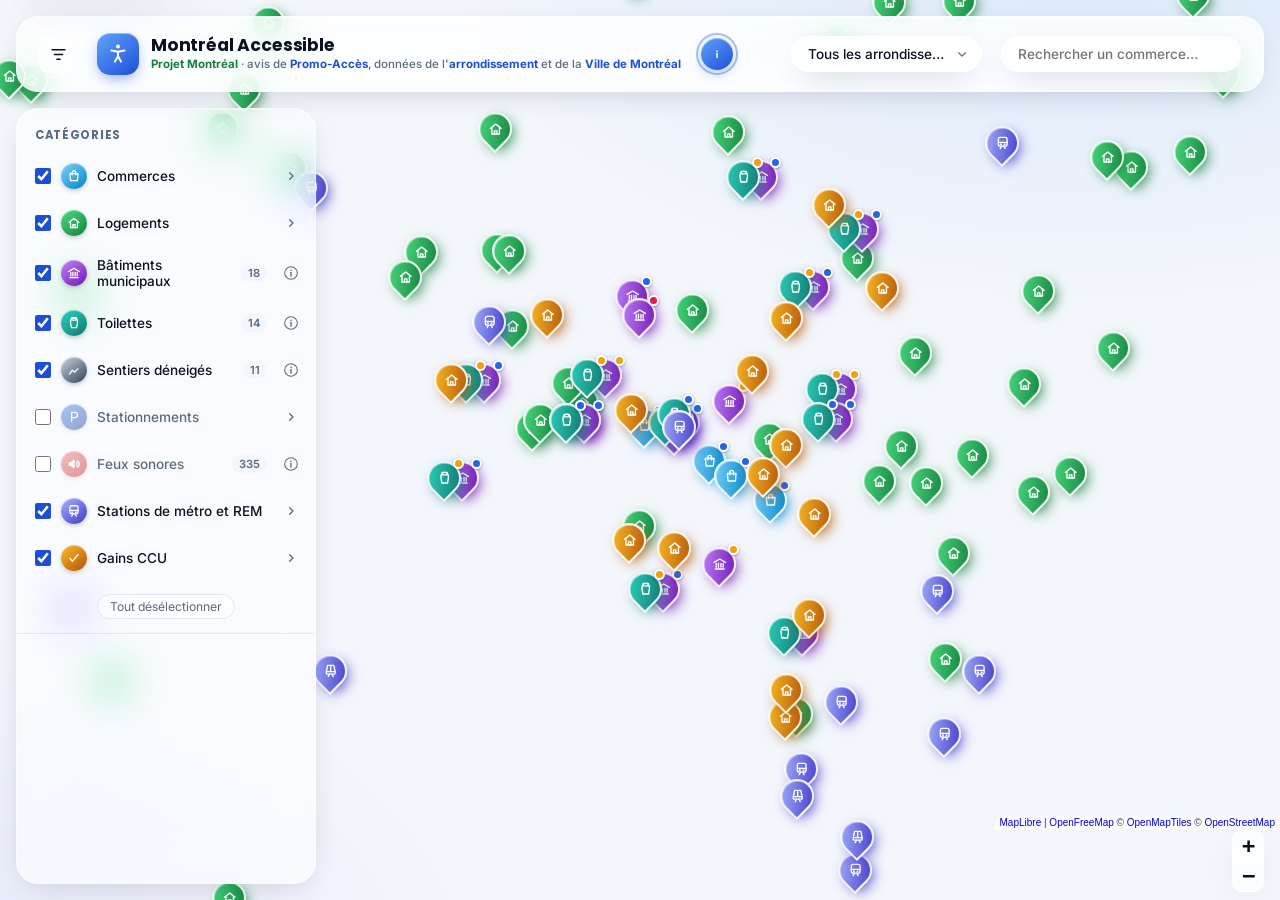
==== commit ab98f53f: "Cartes : composant commun MapLibre + OpenFreeMap au lieu de Leaflet Les tuiles de tile.openstreetmap" ====
--- a/index.html
+++ b/index.html
@@ -6,13 +6,13 @@
   <title>Montréal Accessible — carte de l'accessibilité universelle</title>
   <meta name="description" content="Carte de l'accessibilité universelle à Montréal : commerces, logements adaptés, stationnements réservés, toilettes, stations de métro et du REM, feux sonores.">
   <meta name="author" content="Gabriel Fortin">
-  <link rel="canonical" href="https://carte-au.gabfortin.com/">
+  <link rel="canonical" href="https://montrealaccessible.ca/">
   <meta property="og:type" content="website">
   <meta property="og:site_name" content="Montréal Accessible">
   <meta property="og:title" content="Montréal Accessible — carte de l'accessibilité universelle">
   <meta property="og:description" content="Carte de l'accessibilité universelle à Montréal : commerces, logements adaptés, stationnements réservés, toilettes, stations de métro et du REM, feux sonores.">
-  <meta property="og:url" content="https://carte-au.gabfortin.com/">
-  <meta property="og:image" content="https://carte-au.gabfortin.com/og-image.jpg">
+  <meta property="og:url" content="https://montrealaccessible.ca/">
+  <meta property="og:image" content="https://montrealaccessible.ca/og-image.jpg">
   <meta property="og:image:width" content="1200">
   <meta property="og:image:height" content="630">
   <meta property="og:image:alt" content="Montréal Accessible — Une carte de l'accessibilité universelle à Montréal">
@@ -20,7 +20,7 @@
   <meta name="twitter:card" content="summary_large_image">
   <meta name="twitter:title" content="Montréal Accessible — carte de l'accessibilité universelle">
   <meta name="twitter:description" content="Carte de l'accessibilité universelle à Montréal : commerces, logements adaptés, stationnements réservés, toilettes, stations de métro et du REM, feux sonores.">
-  <meta name="twitter:image" content="https://carte-au.gabfortin.com/og-image.jpg">
+  <meta name="twitter:image" content="https://montrealaccessible.ca/og-image.jpg">
   <link rel="alternate" type="text/markdown" title="llms.txt" href="llms.txt">
   <script type="application/ld+json">
   {
@@ -28,8 +28,8 @@
     "@type": "Map",
     "name": "Montréal Accessible",
     "description": "Carte de l'accessibilité universelle à Montréal : commerces, logements adaptés, stationnements réservés, toilettes, stations de métro et du REM, feux sonores.",
-    "url": "https://carte-au.gabfortin.com/",
-    "image": "https://carte-au.gabfortin.com/og-image.jpg",
+    "url": "https://montrealaccessible.ca/",
+    "image": "https://montrealaccessible.ca/og-image.jpg",
     "inLanguage": "fr-CA",
     "isAccessibleForFree": true,
     "spatialCoverage": { "@type": "Place", "name": "Montréal, Québec" },
@@ -42,6 +42,7 @@
     "isBasedOn": [
       "https://donnees.montreal.ca/dataset/feux-malvoyants",
       "https://donnees.montreal.ca/dataset/logements-sociaux",
+      "https://donnees.montreal.ca/dataset/adresses-ponctuelles",
       "https://donnees.montreal.ca/dataset/stationnement-sur-rue-signalisation-courant",
       "https://www.agencemobilitedurable.ca/fr/informations/donnees-ouvertes/description-des-donnees-disponibles",
       "https://www.omhm.qc.ca/fr/habitations",
@@ -58,9 +59,10 @@
   <link rel="preconnect" href="https://fonts.googleapis.com">
   <link rel="preconnect" href="https://fonts.gstatic.com" crossorigin>
   <link href="https://fonts.googleapis.com/css2?family=Inter:wght@400;500;600;700&family=Poppins:wght@600;700&display=swap" rel="stylesheet">
-  <!-- Leaflet hébergé dans le dépôt (identique à unpkg 1.9.4) : aucun CDN tiers -->
-  <link rel="stylesheet" href="vendor/leaflet-1.9.4/leaflet.css" />
-  <link rel="stylesheet" href="css/style.css?v=d3b16dc5e8" />
+  <!-- Composant de carte commun (API de Leaflet dessinée par MapLibre, fond OpenFreeMap), hébergé dans le dépôt -->
+  <link rel="stylesheet" href="vendor/carte/maplibre-gl.css" />
+  <link rel="stylesheet" href="vendor/carte/carte.css?v=9cd4843111" />
+  <link rel="stylesheet" href="css/style.css?v=37123fbe27" />
 </head>
 <body>
   <a class="skip-link" href="#map">Passer à la carte</a>
@@ -174,6 +176,12 @@
         l'<strong>Agence de mobilité durable</strong> (places tarifées réservées,
         licence CC-BY 4.0), de la <strong>STM</strong> et du <strong>REM</strong>
         (stations accessibles, données GTFS ; REM : licence CC-BY 4.0, via l'ARTM).
+        <span id="donnees-maj" hidden>Données mises à jour le <time id="donnees-maj-date"></time>.</span>
+      </p>
+      <p class="about-modal-desc">
+        <strong>Initiative indépendante</strong> : Montréal Accessible n'est ni produite
+        ni approuvée par la Ville de Montréal ni par l'arrondissement du
+        Plateau-Mont-Royal.
       </p>
 
       <div class="about-people">
@@ -242,7 +250,8 @@
     </div>
   </div>
 
-  <script src="vendor/leaflet-1.9.4/leaflet.js"></script>
-  <script src="js/app.js?v=75922ad020"></script>
+  <script src="vendor/carte/maplibre-gl.js"></script>
+  <script src="vendor/carte/carte.js?v=9c713a6978"></script>
+  <script src="js/app.js?v=595f533f2e"></script>
 </body>
 </html>
--- a/vendor/carte/maplibre-gl.css
+++ b/vendor/carte/maplibre-gl.css
@@ -0,0 +1 @@
+.maplibregl-map{font:12px/20px Helvetica Neue,Arial,Helvetica,sans-serif;overflow:hidden;position:relative;-webkit-tap-highlight-color:rgb(0 0 0/0)}.maplibregl-canvas{left:0;position:absolute;top:0}.maplibregl-map:fullscreen{height:100%;width:100%}.maplibregl-ctrl-group button.maplibregl-ctrl-compass{touch-action:none}.maplibregl-canvas-container.maplibregl-interactive,.maplibregl-ctrl-group button.maplibregl-ctrl-compass{cursor:grab;-webkit-user-select:none;-moz-user-select:none;user-select:none}.maplibregl-canvas-container.maplibregl-interactive.maplibregl-track-pointer{cursor:pointer}.maplibregl-canvas-container.maplibregl-interactive:active,.maplibregl-ctrl-group button.maplibregl-ctrl-compass:active{cursor:grabbing}.maplibregl-canvas-container.maplibregl-touch-zoom-rotate,.maplibregl-canvas-container.maplibregl-touch-zoom-rotate .maplibregl-canvas{touch-action:pan-x pan-y}.maplibregl-canvas-container.maplibregl-touch-drag-pan,.maplibregl-canvas-container.maplibregl-touch-drag-pan .maplibregl-canvas{touch-action:pinch-zoom}.maplibregl-canvas-container.maplibregl-touch-zoom-rotate.maplibregl-touch-drag-pan,.maplibregl-canvas-container.maplibregl-touch-zoom-rotate.maplibregl-touch-drag-pan .maplibregl-canvas{touch-action:none}.maplibregl-canvas-container.maplibregl-touch-drag-pan.maplibregl-cooperative-gestures,.maplibregl-canvas-container.maplibregl-touch-drag-pan.maplibregl-cooperative-gestures .maplibregl-canvas{touch-action:pan-x pan-y}.maplibregl-ctrl-bottom-left,.maplibregl-ctrl-bottom-right,.maplibregl-ctrl-top-left,.maplibregl-ctrl-top-right{pointer-events:none;position:absolute;z-index:2}.maplibregl-ctrl-top-left{left:0;top:0}.maplibregl-ctrl-top-right{right:0;top:0}.maplibregl-ctrl-bottom-left{bottom:0;left:0}.maplibregl-ctrl-bottom-right{bottom:0;right:0}.maplibregl-ctrl{clear:both;pointer-events:auto;transform:translate(0)}.maplibregl-ctrl-top-left .maplibregl-ctrl{float:left;margin:10px 0 0 10px}.maplibregl-ctrl-top-right .maplibregl-ctrl{float:right;margin:10px 10px 0 0}.maplibregl-ctrl-bottom-left .maplibregl-ctrl{float:left;margin:0 0 10px 10px}.maplibregl-ctrl-bottom-right .maplibregl-ctrl{float:right;margin:0 10px 10px 0}.maplibregl-ctrl-group{background:#fff;border-radius:4px}.maplibregl-ctrl-group:not(:empty){box-shadow:0 0 0 2px rgba(0,0,0,.1)}@media (forced-colors:active){.maplibregl-ctrl-group:not(:empty){box-shadow:0 0 0 2px ButtonText}}.maplibregl-ctrl-group button{background-color:transparent;border:0;box-sizing:border-box;cursor:pointer;display:block;height:29px;outline:none;padding:0;width:29px}.maplibregl-ctrl-group button+button{border-top:1px solid #ddd}.maplibregl-ctrl button .maplibregl-ctrl-icon{background-position:50%;background-repeat:no-repeat;display:block;height:100%;width:100%}@media (forced-colors:active){.maplibregl-ctrl-icon{background-color:transparent}.maplibregl-ctrl-group button+button{border-top:1px solid ButtonText}}.maplibregl-ctrl button::-moz-focus-inner{border:0;padding:0}.maplibregl-ctrl-attrib-button:focus,.maplibregl-ctrl-group button:focus{box-shadow:0 0 2px 2px #0096ff}.maplibregl-ctrl button:disabled{cursor:not-allowed}.maplibregl-ctrl button:disabled .maplibregl-ctrl-icon{opacity:.25}@media (hover:hover){.maplibregl-ctrl button:not(:disabled):hover{background-color:rgba(0,0,0,.05)}}.maplibregl-ctrl button:not(:disabled):active{background-color:rgba(0,0,0,.05)}.maplibregl-ctrl-group button:focus:focus-visible{box-shadow:0 0 2px 2px #0096ff}.maplibregl-ctrl-group button:focus:not(:focus-visible){box-shadow:none}.maplibregl-ctrl-group button:focus:first-child{border-radius:4px 4px 0 0}.maplibregl-ctrl-group button:focus:last-child{border-radius:0 0 4px 4px}.maplibregl-ctrl-group button:focus:only-child{border-radius:inherit}.maplibregl-ctrl button.maplibregl-ctrl-zoom-out .maplibregl-ctrl-icon{background-image:url("data:image/svg+xml;charset=utf-8,%3Csvg xmlns='http://www.w3.org/2000/svg' width='29' height='29' fill='%23333' viewBox='0 0 29 29'%3E%3Cpath d='M10 13c-.75 0-1.5.75-1.5 1.5S9.25 16 10 16h9c.75 0 1.5-.75 1.5-1.5S19.75 13 19 13z'/%3E%3C/svg%3E")}.maplibregl-ctrl button.maplibregl-ctrl-zoom-in .maplibregl-ctrl-icon{background-image:url("data:image/svg+xml;charset=utf-8,%3Csvg xmlns='http://www.w3.org/2000/svg' width='29' height='29' fill='%23333' viewBox='0 0 29 29'%3E%3Cpath d='M14.5 8.5c-.75 0-1.5.75-1.5 1.5v3h-3c-.75 0-1.5.75-1.5 1.5S9.25 16 10 16h3v3c0 .75.75 1.5 1.5 1.5S16 19.75 16 19v-3h3c.75 0 1.5-.75 1.5-1.5S19.75 13 19 13h-3v-3c0-.75-.75-1.5-1.5-1.5'/%3E%3C/svg%3E")}@media (forced-colors:active){.maplibregl-ctrl button.maplibregl-ctrl-zoom-out .maplibregl-ctrl-icon{background-image:url("data:image/svg+xml;charset=utf-8,%3Csvg xmlns='http://www.w3.org/2000/svg' width='29' height='29' fill='%23fff' viewBox='0 0 29 29'%3E%3Cpath d='M10 13c-.75 0-1.5.75-1.5 1.5S9.25 16 10 16h9c.75 0 1.5-.75 1.5-1.5S19.75 13 19 13z'/%3E%3C/svg%3E")}.maplibregl-ctrl button.maplibregl-ctrl-zoom-in .maplibregl-ctrl-icon{background-image:url("data:image/svg+xml;charset=utf-8,%3Csvg xmlns='http://www.w3.org/2000/svg' width='29' height='29' fill='%23fff' viewBox='0 0 29 29'%3E%3Cpath d='M14.5 8.5c-.75 0-1.5.75-1.5 1.5v3h-3c-.75 0-1.5.75-1.5 1.5S9.25 16 10 16h3v3c0 .75.75 1.5 1.5 1.5S16 19.75 16 19v-3h3c.75 0 1.5-.75 1.5-1.5S19.75 13 19 13h-3v-3c0-.75-.75-1.5-1.5-1.5'/%3E%3C/svg%3E")}}@media (forced-colors:active) and (prefers-color-scheme:light){.maplibregl-ctrl button.maplibregl-ctrl-zoom-out .maplibregl-ctrl-icon{background-image:url("data:image/svg+xml;charset=utf-8,%3Csvg xmlns='http://www.w3.org/2000/svg' width='29' height='29' viewBox='0 0 29 29'%3E%3Cpath d='M10 13c-.75 0-1.5.75-1.5 1.5S9.25 16 10 16h9c.75 0 1.5-.75 1.5-1.5S19.75 13 19 13z'/%3E%3C/svg%3E")}.maplibregl-ctrl button.maplibregl-ctrl-zoom-in .maplibregl-ctrl-icon{background-image:url("data:image/svg+xml;charset=utf-8,%3Csvg xmlns='http://www.w3.org/2000/svg' width='29' height='29' viewBox='0 0 29 29'%3E%3Cpath d='M14.5 8.5c-.75 0-1.5.75-1.5 1.5v3h-3c-.75 0-1.5.75-1.5 1.5S9.25 16 10 16h3v3c0 .75.75 1.5 1.5 1.5S16 19.75 16 19v-3h3c.75 0 1.5-.75 1.5-1.5S19.75 13 19 13h-3v-3c0-.75-.75-1.5-1.5-1.5'/%3E%3C/svg%3E")}}.maplibregl-ctrl button.maplibregl-ctrl-fullscreen .maplibregl-ctrl-icon{background-image:url("data:image/svg+xml;charset=utf-8,%3Csvg xmlns='http://www.w3.org/2000/svg' width='29' height='29' fill='%23333' viewBox='0 0 29 29'%3E%3Cpath d='M24 16v5.5c0 1.75-.75 2.5-2.5 2.5H16v-1l3-1.5-4-5.5 1-1 5.5 4 1.5-3zM6 16l1.5 3 5.5-4 1 1-4 5.5 3 1.5v1H7.5C5.75 24 5 23.25 5 21.5V16zm7-11v1l-3 1.5 4 5.5-1 1-5.5-4L6 13H5V7.5C5 5.75 5.75 5 7.5 5zm11 2.5c0-1.75-.75-2.5-2.5-2.5H16v1l3 1.5-4 5.5 1 1 5.5-4 1.5 3h1z'/%3E%3C/svg%3E")}.maplibregl-ctrl button.maplibregl-ctrl-shrink .maplibregl-ctrl-icon{background-image:url("data:image/svg+xml;charset=utf-8,%3Csvg xmlns='http://www.w3.org/2000/svg' width='29' height='29' viewBox='0 0 29 29'%3E%3Cpath d='M18.5 16c-1.75 0-2.5.75-2.5 2.5V24h1l1.5-3 5.5 4 1-1-4-5.5 3-1.5v-1zM13 18.5c0-1.75-.75-2.5-2.5-2.5H5v1l3 1.5L4 24l1 1 5.5-4 1.5 3h1zm3-8c0 1.75.75 2.5 2.5 2.5H24v-1l-3-1.5L25 5l-1-1-5.5 4L17 5h-1zM10.5 13c1.75 0 2.5-.75 2.5-2.5V5h-1l-1.5 3L5 4 4 5l4 5.5L5 12v1z'/%3E%3C/svg%3E")}@media (forced-colors:active){.maplibregl-ctrl button.maplibregl-ctrl-fullscreen .maplibregl-ctrl-icon{background-image:url("data:image/svg+xml;charset=utf-8,%3Csvg xmlns='http://www.w3.org/2000/svg' width='29' height='29' fill='%23fff' viewBox='0 0 29 29'%3E%3Cpath d='M24 16v5.5c0 1.75-.75 2.5-2.5 2.5H16v-1l3-1.5-4-5.5 1-1 5.5 4 1.5-3zM6 16l1.5 3 5.5-4 1 1-4 5.5 3 1.5v1H7.5C5.75 24 5 23.25 5 21.5V16zm7-11v1l-3 1.5 4 5.5-1 1-5.5-4L6 13H5V7.5C5 5.75 5.75 5 7.5 5zm11 2.5c0-1.75-.75-2.5-2.5-2.5H16v1l3 1.5-4 5.5 1 1 5.5-4 1.5 3h1z'/%3E%3C/svg%3E")}.maplibregl-ctrl button.maplibregl-ctrl-shrink .maplibregl-ctrl-icon{background-image:url("data:image/svg+xml;charset=utf-8,%3Csvg xmlns='http://www.w3.org/2000/svg' width='29' height='29' fill='%23fff' viewBox='0 0 29 29'%3E%3Cpath d='M18.5 16c-1.75 0-2.5.75-2.5 2.5V24h1l1.5-3 5.5 4 1-1-4-5.5 3-1.5v-1zM13 18.5c0-1.75-.75-2.5-2.5-2.5H5v1l3 1.5L4 24l1 1 5.5-4 1.5 3h1zm3-8c0 1.75.75 2.5 2.5 2.5H24v-1l-3-1.5L25 5l-1-1-5.5 4L17 5h-1zM10.5 13c1.75 0 2.5-.75 2.5-2.5V5h-1l-1.5 3L5 4 4 5l4 5.5L5 12v1z'/%3E%3C/svg%3E")}}@media (forced-colors:active) and (prefers-color-scheme:light){.maplibregl-ctrl button.maplibregl-ctrl-fullscreen .maplibregl-ctrl-icon{background-image:url("data:image/svg+xml;charset=utf-8,%3Csvg xmlns='http://www.w3.org/2000/svg' width='29' height='29' viewBox='0 0 29 29'%3E%3Cpath d='M24 16v5.5c0 1.75-.75 2.5-2.5 2.5H16v-1l3-1.5-4-5.5 1-1 5.5 4 1.5-3zM6 16l1.5 3 5.5-4 1 1-4 5.5 3 1.5v1H7.5C5.75 24 5 23.25 5 21.5V16zm7-11v1l-3 1.5 4 5.5-1 1-5.5-4L6 13H5V7.5C5 5.75 5.75 5 7.5 5zm11 2.5c0-1.75-.75-2.5-2.5-2.5H16v1l3 1.5-4 5.5 1 1 5.5-4 1.5 3h1z'/%3E%3C/svg%3E")}.maplibregl-ctrl button.maplibregl-ctrl-shrink .maplibregl-ctrl-icon{background-image:url("data:image/svg+xml;charset=utf-8,%3Csvg xmlns='http://www.w3.org/2000/svg' width='29' height='29' viewBox='0 0 29 29'%3E%3Cpath d='M18.5 16c-1.75 0-2.5.75-2.5 2.5V24h1l1.5-3 5.5 4 1-1-4-5.5 3-1.5v-1zM13 18.5c0-1.75-.75-2.5-2.5-2.5H5v1l3 1.5L4 24l1 1 5.5-4 1.5 3h1zm3-8c0 1.75.75 2.5 2.5 2.5H24v-1l-3-1.5L25 5l-1-1-5.5 4L17 5h-1zM10.5 13c1.75 0 2.5-.75 2.5-2.5V5h-1l-1.5 3L5 4 4 5l4 5.5L5 12v1z'/%3E%3C/svg%3E")}}.maplibregl-ctrl button.maplibregl-ctrl-compass .maplibregl-ctrl-icon{background-image:url("data:image/svg+xml;charset=utf-8,%3Csvg xmlns='http://www.w3.org/2000/svg' width='29' height='29' fill='%23333' viewBox='0 0 29 29'%3E%3Cpath d='m10.5 14 4-8 4 8z'/%3E%3Cpath fill='%23ccc' d='m10.5 16 4 8 4-8z'/%3E%3C/svg%3E")}@media (forced-colors:active){.maplibregl-ctrl button.maplibregl-ctrl-compass .maplibregl-ctrl-icon{background-image:url("data:image/svg+xml;charset=utf-8,%3Csvg xmlns='http://www.w3.org/2000/svg' width='29' height='29' fill='%23fff' viewBox='0 0 29 29'%3E%3Cpath d='m10.5 14 4-8 4 8z'/%3E%3Cpath fill='%23ccc' d='m10.5 16 4 8 4-8z'/%3E%3C/svg%3E")}}@media (forced-colors:active) and (prefers-color-scheme:light){.maplibregl-ctrl button.maplibregl-ctrl-compass .maplibregl-ctrl-icon{background-image:url("data:image/svg+xml;charset=utf-8,%3Csvg xmlns='http://www.w3.org/2000/svg' width='29' height='29' viewBox='0 0 29 29'%3E%3Cpath d='m10.5 14 4-8 4 8z'/%3E%3Cpath fill='%23ccc' d='m10.5 16 4 8 4-8z'/%3E%3C/svg%3E")}}.maplibregl-ctrl button.maplibregl-ctrl-globe .maplibregl-ctrl-icon{background-image:url("data:image/svg+xml;charset=utf-8,%3Csvg xmlns='http://www.w3.org/2000/svg' width='22' height='22' fill='none' stroke='%23333' viewBox='0 0 22 22'%3E%3Ccircle cx='11' cy='11' r='8.5'/%3E%3Cpath d='M17.5 11c0 4.819-3.02 8.5-6.5 8.5S4.5 15.819 4.5 11 7.52 2.5 11 2.5s6.5 3.681 6.5 8.5Z'/%3E%3Cpath d='M13.5 11c0 2.447-.331 4.64-.853 6.206-.262.785-.562 1.384-.872 1.777-.314.399-.58.517-.775.517s-.461-.118-.775-.517c-.31-.393-.61-.992-.872-1.777C8.831 15.64 8.5 13.446 8.5 11s.331-4.64.853-6.206c.262-.785.562-1.384.872-1.777.314-.399.58-.517.775-.517s.461.118.775.517c.31.393.61.992.872 1.777.522 1.565.853 3.76.853 6.206Z'/%3E%3Cpath d='M11 7.5c-1.909 0-3.622-.166-4.845-.428-.616-.132-1.08-.283-1.379-.434a1.3 1.3 0 0 1-.224-.138q.07-.058.224-.138c.299-.151.763-.302 1.379-.434C7.378 5.666 9.091 5.5 11 5.5s3.622.166 4.845.428c.616.132 1.08.283 1.379.434.105.053.177.1.224.138q-.07.058-.224.138c-.299.151-.763.302-1.379.434-1.223.262-2.936.428-4.845.428ZM4.486 6.436ZM11 16.5c-1.909 0-3.622-.166-4.845-.428-.616-.132-1.08-.283-1.379-.434a1.3 1.3 0 0 1-.224-.138 1.3 1.3 0 0 1 .224-.138c.299-.151.763-.302 1.379-.434C7.378 14.666 9.091 14.5 11 14.5s3.622.166 4.845.428c.616.132 1.08.283 1.379.434.105.053.177.1.224.138a1.3 1.3 0 0 1-.224.138c-.299.151-.763.302-1.379.434-1.223.262-2.936.428-4.845.428Zm-6.514-1.064ZM11 12.5c-2.46 0-4.672-.222-6.255-.574-.796-.177-1.406-.38-1.805-.59a1.5 1.5 0 0 1-.39-.272.3.3 0 0 1-.047-.064.3.3 0 0 1 .048-.064c.066-.073.189-.167.389-.272.399-.21 1.009-.413 1.805-.59C6.328 9.722 8.54 9.5 11 9.5s4.672.222 6.256.574c.795.177 1.405.38 1.804.59.2.105.323.2.39.272a.3.3 0 0 1 .047.064.3.3 0 0 1-.048.064 1.4 1.4 0 0 1-.389.272c-.399.21-1.009.413-1.804.59-1.584.352-3.796.574-6.256.574Zm-8.501-1.51v.002zm0 .018v.002zm17.002.002v-.002zm0-.018v-.002z'/%3E%3C/svg%3E")}.maplibregl-ctrl button.maplibregl-ctrl-globe-enabled .maplibregl-ctrl-icon{background-image:url("data:image/svg+xml;charset=utf-8,%3Csvg xmlns='http://www.w3.org/2000/svg' width='22' height='22' fill='none' stroke='%2333b5e5' viewBox='0 0 22 22'%3E%3Ccircle cx='11' cy='11' r='8.5'/%3E%3Cpath d='M17.5 11c0 4.819-3.02 8.5-6.5 8.5S4.5 15.819 4.5 11 7.52 2.5 11 2.5s6.5 3.681 6.5 8.5Z'/%3E%3Cpath d='M13.5 11c0 2.447-.331 4.64-.853 6.206-.262.785-.562 1.384-.872 1.777-.314.399-.58.517-.775.517s-.461-.118-.775-.517c-.31-.393-.61-.992-.872-1.777C8.831 15.64 8.5 13.446 8.5 11s.331-4.64.853-6.206c.262-.785.562-1.384.872-1.777.314-.399.58-.517.775-.517s.461.118.775.517c.31.393.61.992.872 1.777.522 1.565.853 3.76.853 6.206Z'/%3E%3Cpath d='M11 7.5c-1.909 0-3.622-.166-4.845-.428-.616-.132-1.08-.283-1.379-.434a1.3 1.3 0 0 1-.224-.138q.07-.058.224-.138c.299-.151.763-.302 1.379-.434C7.378 5.666 9.091 5.5 11 5.5s3.622.166 4.845.428c.616.132 1.08.283 1.379.434.105.053.177.1.224.138q-.07.058-.224.138c-.299.151-.763.302-1.379.434-1.223.262-2.936.428-4.845.428ZM4.486 6.436ZM11 16.5c-1.909 0-3.622-.166-4.845-.428-.616-.132-1.08-.283-1.379-.434a1.3 1.3 0 0 1-.224-.138 1.3 1.3 0 0 1 .224-.138c.299-.151.763-.302 1.379-.434C7.378 14.666 9.091 14.5 11 14.5s3.622.166 4.845.428c.616.132 1.08.283 1.379.434.105.053.177.1.224.138a1.3 1.3 0 0 1-.224.138c-.299.151-.763.302-1.379.434-1.223.262-2.936.428-4.845.428Zm-6.514-1.064ZM11 12.5c-2.46 0-4.672-.222-6.255-.574-.796-.177-1.406-.38-1.805-.59a1.5 1.5 0 0 1-.39-.272.3.3 0 0 1-.047-.064.3.3 0 0 1 .048-.064c.066-.073.189-.167.389-.272.399-.21 1.009-.413 1.805-.59C6.328 9.722 8.54 9.5 11 9.5s4.672.222 6.256.574c.795.177 1.405.38 1.804.59.2.105.323.2.39.272a.3.3 0 0 1 .047.064.3.3 0 0 1-.048.064 1.4 1.4 0 0 1-.389.272c-.399.21-1.009.413-1.804.59-1.584.352-3.796.574-6.256.574Zm-8.501-1.51v.002zm0 .018v.002zm17.002.002v-.002zm0-.018v-.002z'/%3E%3C/svg%3E")}.maplibregl-ctrl button.maplibregl-ctrl-terrain .maplibregl-ctrl-icon{background-image:url("data:image/svg+xml;charset=utf-8,%3Csvg xmlns='http://www.w3.org/2000/svg' width='22' height='22' fill='%23333' viewBox='0 0 22 22'%3E%3Cpath d='m1.754 13.406 4.453-4.851 3.09 3.09 3.281 3.277.969-.969-3.309-3.312 3.844-4.121 6.148 6.886h1.082v-.855l-7.207-8.07-4.84 5.187L6.169 6.57l-5.48 5.965v.871ZM.688 16.844h20.625v1.375H.688Zm0 0'/%3E%3C/svg%3E")}.maplibregl-ctrl button.maplibregl-ctrl-terrain-enabled .maplibregl-ctrl-icon{background-image:url("data:image/svg+xml;charset=utf-8,%3Csvg xmlns='http://www.w3.org/2000/svg' width='22' height='22' fill='%2333b5e5' viewBox='0 0 22 22'%3E%3Cpath d='m1.754 13.406 4.453-4.851 3.09 3.09 3.281 3.277.969-.969-3.309-3.312 3.844-4.121 6.148 6.886h1.082v-.855l-7.207-8.07-4.84 5.187L6.169 6.57l-5.48 5.965v.871ZM.688 16.844h20.625v1.375H.688Zm0 0'/%3E%3C/svg%3E")}.maplibregl-ctrl button.maplibregl-ctrl-geolocate .maplibregl-ctrl-icon{background-image:url("data:image/svg+xml;charset=utf-8,%3Csvg xmlns='http://www.w3.org/2000/svg' width='29' height='29' fill='%23333' viewBox='0 0 20 20'%3E%3Cpath d='M10 4C9 4 9 5 9 5v.1A5 5 0 0 0 5.1 9H5s-1 0-1 1 1 1 1 1h.1A5 5 0 0 0 9 14.9v.1s0 1 1 1 1-1 1-1v-.1a5 5 0 0 0 3.9-3.9h.1s1 0 1-1-1-1-1-1h-.1A5 5 0 0 0 11 5.1V5s0-1-1-1m0 2.5a3.5 3.5 0 1 1 0 7 3.5 3.5 0 1 1 0-7'/%3E%3Ccircle cx='10' cy='10' r='2'/%3E%3C/svg%3E")}.maplibregl-ctrl button.maplibregl-ctrl-geolocate:disabled .maplibregl-ctrl-icon{background-image:url("data:image/svg+xml;charset=utf-8,%3Csvg xmlns='http://www.w3.org/2000/svg' width='29' height='29' fill='%23aaa' viewBox='0 0 20 20'%3E%3Cpath d='M10 4C9 4 9 5 9 5v.1A5 5 0 0 0 5.1 9H5s-1 0-1 1 1 1 1 1h.1A5 5 0 0 0 9 14.9v.1s0 1 1 1 1-1 1-1v-.1a5 5 0 0 0 3.9-3.9h.1s1 0 1-1-1-1-1-1h-.1A5 5 0 0 0 11 5.1V5s0-1-1-1m0 2.5a3.5 3.5 0 1 1 0 7 3.5 3.5 0 1 1 0-7'/%3E%3Ccircle cx='10' cy='10' r='2'/%3E%3Cpath fill='red' d='m14 5 1 1-9 9-1-1z'/%3E%3C/svg%3E")}.maplibregl-ctrl button.maplibregl-ctrl-geolocate.maplibregl-ctrl-geolocate-active .maplibregl-ctrl-icon{background-image:url("data:image/svg+xml;charset=utf-8,%3Csvg xmlns='http://www.w3.org/2000/svg' width='29' height='29' fill='%2333b5e5' viewBox='0 0 20 20'%3E%3Cpath d='M10 4C9 4 9 5 9 5v.1A5 5 0 0 0 5.1 9H5s-1 0-1 1 1 1 1 1h.1A5 5 0 0 0 9 14.9v.1s0 1 1 1 1-1 1-1v-.1a5 5 0 0 0 3.9-3.9h.1s1 0 1-1-1-1-1-1h-.1A5 5 0 0 0 11 5.1V5s0-1-1-1m0 2.5a3.5 3.5 0 1 1 0 7 3.5 3.5 0 1 1 0-7'/%3E%3Ccircle cx='10' cy='10' r='2'/%3E%3C/svg%3E")}.maplibregl-ctrl button.maplibregl-ctrl-geolocate.maplibregl-ctrl-geolocate-active-error .maplibregl-ctrl-icon{background-image:url("data:image/svg+xml;charset=utf-8,%3Csvg xmlns='http://www.w3.org/2000/svg' width='29' height='29' fill='%23e58978' viewBox='0 0 20 20'%3E%3Cpath d='M10 4C9 4 9 5 9 5v.1A5 5 0 0 0 5.1 9H5s-1 0-1 1 1 1 1 1h.1A5 5 0 0 0 9 14.9v.1s0 1 1 1 1-1 1-1v-.1a5 5 0 0 0 3.9-3.9h.1s1 0 1-1-1-1-1-1h-.1A5 5 0 0 0 11 5.1V5s0-1-1-1m0 2.5a3.5 3.5 0 1 1 0 7 3.5 3.5 0 1 1 0-7'/%3E%3Ccircle cx='10' cy='10' r='2'/%3E%3C/svg%3E")}.maplibregl-ctrl button.maplibregl-ctrl-geolocate.maplibregl-ctrl-geolocate-background .maplibregl-ctrl-icon{background-image:url("data:image/svg+xml;charset=utf-8,%3Csvg xmlns='http://www.w3.org/2000/svg' width='29' height='29' fill='%2333b5e5' viewBox='0 0 20 20'%3E%3Cpath d='M10 4C9 4 9 5 9 5v.1A5 5 0 0 0 5.1 9H5s-1 0-1 1 1 1 1 1h.1A5 5 0 0 0 9 14.9v.1s0 1 1 1 1-1 1-1v-.1a5 5 0 0 0 3.9-3.9h.1s1 0 1-1-1-1-1-1h-.1A5 5 0 0 0 11 5.1V5s0-1-1-1m0 2.5a3.5 3.5 0 1 1 0 7 3.5 3.5 0 1 1 0-7'/%3E%3C/svg%3E")}.maplibregl-ctrl button.maplibregl-ctrl-geolocate.maplibregl-ctrl-geolocate-background-error .maplibregl-ctrl-icon{background-image:url("data:image/svg+xml;charset=utf-8,%3Csvg xmlns='http://www.w3.org/2000/svg' width='29' height='29' fill='%23e54e33' viewBox='0 0 20 20'%3E%3Cpath d='M10 4C9 4 9 5 9 5v.1A5 5 0 0 0 5.1 9H5s-1 0-1 1 1 1 1 1h.1A5 5 0 0 0 9 14.9v.1s0 1 1 1 1-1 1-1v-.1a5 5 0 0 0 3.9-3.9h.1s1 0 1-1-1-1-1-1h-.1A5 5 0 0 0 11 5.1V5s0-1-1-1m0 2.5a3.5 3.5 0 1 1 0 7 3.5 3.5 0 1 1 0-7'/%3E%3C/svg%3E")}.maplibregl-ctrl button.maplibregl-ctrl-geolocate.maplibregl-ctrl-geolocate-waiting .maplibregl-ctrl-icon{animation:maplibregl-spin 2s linear infinite}@media (forced-colors:active){.maplibregl-ctrl button.maplibregl-ctrl-geolocate .maplibregl-ctrl-icon{background-image:url("data:image/svg+xml;charset=utf-8,%3Csvg xmlns='http://www.w3.org/2000/svg' width='29' height='29' fill='%23fff' viewBox='0 0 20 20'%3E%3Cpath d='M10 4C9 4 9 5 9 5v.1A5 5 0 0 0 5.1 9H5s-1 0-1 1 1 1 1 1h.1A5 5 0 0 0 9 14.9v.1s0 1 1 1 1-1 1-1v-.1a5 5 0 0 0 3.9-3.9h.1s1 0 1-1-1-1-1-1h-.1A5 5 0 0 0 11 5.1V5s0-1-1-1m0 2.5a3.5 3.5 0 1 1 0 7 3.5 3.5 0 1 1 0-7'/%3E%3Ccircle cx='10' cy='10' r='2'/%3E%3C/svg%3E")}.maplibregl-ctrl button.maplibregl-ctrl-geolocate:disabled .maplibregl-ctrl-icon{background-image:url("data:image/svg+xml;charset=utf-8,%3Csvg xmlns='http://www.w3.org/2000/svg' width='29' height='29' fill='%23999' viewBox='0 0 20 20'%3E%3Cpath d='M10 4C9 4 9 5 9 5v.1A5 5 0 0 0 5.1 9H5s-1 0-1 1 1 1 1 1h.1A5 5 0 0 0 9 14.9v.1s0 1 1 1 1-1 1-1v-.1a5 5 0 0 0 3.9-3.9h.1s1 0 1-1-1-1-1-1h-.1A5 5 0 0 0 11 5.1V5s0-1-1-1m0 2.5a3.5 3.5 0 1 1 0 7 3.5 3.5 0 1 1 0-7'/%3E%3Ccircle cx='10' cy='10' r='2'/%3E%3Cpath fill='red' d='m14 5 1 1-9 9-1-1z'/%3E%3C/svg%3E")}.maplibregl-ctrl button.maplibregl-ctrl-geolocate.maplibregl-ctrl-geolocate-active .maplibregl-ctrl-icon{background-image:url("data:image/svg+xml;charset=utf-8,%3Csvg xmlns='http://www.w3.org/2000/svg' width='29' height='29' fill='%2333b5e5' viewBox='0 0 20 20'%3E%3Cpath d='M10 4C9 4 9 5 9 5v.1A5 5 0 0 0 5.1 9H5s-1 0-1 1 1 1 1 1h.1A5 5 0 0 0 9 14.9v.1s0 1 1 1 1-1 1-1v-.1a5 5 0 0 0 3.9-3.9h.1s1 0 1-1-1-1-1-1h-.1A5 5 0 0 0 11 5.1V5s0-1-1-1m0 2.5a3.5 3.5 0 1 1 0 7 3.5 3.5 0 1 1 0-7'/%3E%3Ccircle cx='10' cy='10' r='2'/%3E%3C/svg%3E")}.maplibregl-ctrl button.maplibregl-ctrl-geolocate.maplibregl-ctrl-geolocate-active-error .maplibregl-ctrl-icon{background-image:url("data:image/svg+xml;charset=utf-8,%3Csvg xmlns='http://www.w3.org/2000/svg' width='29' height='29' fill='%23e58978' viewBox='0 0 20 20'%3E%3Cpath d='M10 4C9 4 9 5 9 5v.1A5 5 0 0 0 5.1 9H5s-1 0-1 1 1 1 1 1h.1A5 5 0 0 0 9 14.9v.1s0 1 1 1 1-1 1-1v-.1a5 5 0 0 0 3.9-3.9h.1s1 0 1-1-1-1-1-1h-.1A5 5 0 0 0 11 5.1V5s0-1-1-1m0 2.5a3.5 3.5 0 1 1 0 7 3.5 3.5 0 1 1 0-7'/%3E%3Ccircle cx='10' cy='10' r='2'/%3E%3C/svg%3E")}.maplibregl-ctrl button.maplibregl-ctrl-geolocate.maplibregl-ctrl-geolocate-background .maplibregl-ctrl-icon{background-image:url("data:image/svg+xml;charset=utf-8,%3Csvg xmlns='http://www.w3.org/2000/svg' width='29' height='29' fill='%2333b5e5' viewBox='0 0 20 20'%3E%3Cpath d='M10 4C9 4 9 5 9 5v.1A5 5 0 0 0 5.1 9H5s-1 0-1 1 1 1 1 1h.1A5 5 0 0 0 9 14.9v.1s0 1 1 1 1-1 1-1v-.1a5 5 0 0 0 3.9-3.9h.1s1 0 1-1-1-1-1-1h-.1A5 5 0 0 0 11 5.1V5s0-1-1-1m0 2.5a3.5 3.5 0 1 1 0 7 3.5 3.5 0 1 1 0-7'/%3E%3C/svg%3E")}.maplibregl-ctrl button.maplibregl-ctrl-geolocate.maplibregl-ctrl-geolocate-background-error .maplibregl-ctrl-icon{background-image:url("data:image/svg+xml;charset=utf-8,%3Csvg xmlns='http://www.w3.org/2000/svg' width='29' height='29' fill='%23e54e33' viewBox='0 0 20 20'%3E%3Cpath d='M10 4C9 4 9 5 9 5v.1A5 5 0 0 0 5.1 9H5s-1 0-1 1 1 1 1 1h.1A5 5 0 0 0 9 14.9v.1s0 1 1 1 1-1 1-1v-.1a5 5 0 0 0 3.9-3.9h.1s1 0 1-1-1-1-1-1h-.1A5 5 0 0 0 11 5.1V5s0-1-1-1m0 2.5a3.5 3.5 0 1 1 0 7 3.5 3.5 0 1 1 0-7'/%3E%3C/svg%3E")}}@media (forced-colors:active) and (prefers-color-scheme:light){.maplibregl-ctrl button.maplibregl-ctrl-geolocate .maplibregl-ctrl-icon{background-image:url("data:image/svg+xml;charset=utf-8,%3Csvg xmlns='http://www.w3.org/2000/svg' width='29' height='29' viewBox='0 0 20 20'%3E%3Cpath d='M10 4C9 4 9 5 9 5v.1A5 5 0 0 0 5.1 9H5s-1 0-1 1 1 1 1 1h.1A5 5 0 0 0 9 14.9v.1s0 1 1 1 1-1 1-1v-.1a5 5 0 0 0 3.9-3.9h.1s1 0 1-1-1-1-1-1h-.1A5 5 0 0 0 11 5.1V5s0-1-1-1m0 2.5a3.5 3.5 0 1 1 0 7 3.5 3.5 0 1 1 0-7'/%3E%3Ccircle cx='10' cy='10' r='2'/%3E%3C/svg%3E")}.maplibregl-ctrl button.maplibregl-ctrl-geolocate:disabled .maplibregl-ctrl-icon{background-image:url("data:image/svg+xml;charset=utf-8,%3Csvg xmlns='http://www.w3.org/2000/svg' width='29' height='29' fill='%23666' viewBox='0 0 20 20'%3E%3Cpath d='M10 4C9 4 9 5 9 5v.1A5 5 0 0 0 5.1 9H5s-1 0-1 1 1 1 1 1h.1A5 5 0 0 0 9 14.9v.1s0 1 1 1 1-1 1-1v-.1a5 5 0 0 0 3.9-3.9h.1s1 0 1-1-1-1-1-1h-.1A5 5 0 0 0 11 5.1V5s0-1-1-1m0 2.5a3.5 3.5 0 1 1 0 7 3.5 3.5 0 1 1 0-7'/%3E%3Ccircle cx='10' cy='10' r='2'/%3E%3Cpath fill='red' d='m14 5 1 1-9 9-1-1z'/%3E%3C/svg%3E")}}@keyframes maplibregl-spin{0%{transform:rotate(0deg)}to{transform:rotate(1turn)}}a.maplibregl-ctrl-logo{background-image:url("data:image/svg+xml;charset=utf-8,%3Csvg xmlns='http://www.w3.org/2000/svg' width='88' height='23' fill='none'%3E%3Cpath fill='%23000' fill-opacity='.4' fill-rule='evenodd' d='M17.408 16.796h-1.827l2.501-12.095h.198l3.324 6.533.988 2.19.988-2.19 3.258-6.533h.181l2.6 12.095h-1.81l-1.218-5.644-.362-1.71-.658 1.71-2.929 5.644h-.098l-2.914-5.644-.757-1.71-.345 1.71zm1.958-3.42-.726 3.663a1.255 1.255 0 0 1-1.232 1.011h-1.827a1.255 1.255 0 0 1-1.229-1.509l2.501-12.095a1.255 1.255 0 0 1 1.23-1.001h.197a1.25 1.25 0 0 1 1.12.685l3.19 6.273 3.125-6.263a1.25 1.25 0 0 1 1.123-.695h.181a1.255 1.255 0 0 1 1.227.991l1.443 6.71a5 5 0 0 1 .314-.787l.009-.016a4.6 4.6 0 0 1 1.777-1.887c.782-.46 1.668-.667 2.611-.667a4.6 4.6 0 0 1 1.7.32l.306.134c.21-.16.474-.256.759-.256h1.694a1.255 1.255 0 0 1 1.212.925 1.255 1.255 0 0 1 1.212-.925h1.711c.284 0 .545.094.755.252.613-.3 1.312-.45 2.075-.45 1.356 0 2.557.445 3.482 1.4q.47.48.763 1.064V4.701a1.255 1.255 0 0 1 1.255-1.255h1.86A1.255 1.255 0 0 1 54.44 4.7v9.194h2.217c.19 0 .37.043.532.118v-4.77c0-.356.147-.678.385-.906a2.42 2.42 0 0 1-.682-1.71c0-.665.267-1.253.735-1.7a2.45 2.45 0 0 1 1.722-.674 2.43 2.43 0 0 1 1.705.675q.318.302.504.683V4.7a1.255 1.255 0 0 1 1.255-1.255h1.744A1.255 1.255 0 0 1 65.812 4.7v3.335a4.8 4.8 0 0 1 1.526-.246c.938 0 1.817.214 2.59.69a4.47 4.47 0 0 1 1.67 1.743v-.98a1.255 1.255 0 0 1 1.256-1.256h1.777c.233 0 .451.064.639.174a3.4 3.4 0 0 1 1.567-.372c.346 0 .861.02 1.285.232a1.25 1.25 0 0 1 .689 1.004 4.7 4.7 0 0 1 .853-.588c.795-.44 1.675-.647 2.61-.647 1.385 0 2.65.39 3.525 1.396.836.938 1.168 2.173 1.168 3.528q-.001.515-.056 1.051a1.255 1.255 0 0 1-.947 1.09l.408.952a1.255 1.255 0 0 1-.477 1.552c-.418.268-.92.463-1.458.612-.613.171-1.304.244-2.049.244-1.06 0-2.043-.207-2.886-.698l-.015-.008c-.798-.48-1.419-1.135-1.818-1.963l-.004-.008a5.8 5.8 0 0 1-.548-2.512q0-.429.053-.843a1.3 1.3 0 0 1-.333-.086l-.166-.004c-.223 0-.426.062-.643.228-.03.024-.142.139-.142.59v3.883a1.255 1.255 0 0 1-1.256 1.256h-1.777a1.255 1.255 0 0 1-1.256-1.256V15.69l-.032.057a4.8 4.8 0 0 1-1.86 1.833 5.04 5.04 0 0 1-2.484.634 4.5 4.5 0 0 1-1.935-.424 1.25 1.25 0 0 1-.764.258h-1.71a1.255 1.255 0 0 1-1.256-1.255V7.687a2.4 2.4 0 0 1-.428.625c.253.23.412.561.412.93v7.553a1.255 1.255 0 0 1-1.256 1.255h-1.843a1.25 1.25 0 0 1-.894-.373c-.228.23-.544.373-.894.373H51.32a1.255 1.255 0 0 1-1.256-1.255v-1.251l-.061.117a4.7 4.7 0 0 1-1.782 1.884 4.77 4.77 0 0 1-2.485.67 5.6 5.6 0 0 1-1.485-.188l.009 2.764a1.255 1.255 0 0 1-1.255 1.259h-1.729a1.255 1.255 0 0 1-1.255-1.255v-3.537a1.255 1.255 0 0 1-1.167.793h-1.679a1.25 1.25 0 0 1-.77-.263 4.5 4.5 0 0 1-1.945.429c-.885 0-1.724-.21-2.495-.632l-.017-.01a5 5 0 0 1-1.081-.836 1.255 1.255 0 0 1-1.254 1.312h-1.81a1.255 1.255 0 0 1-1.228-.99l-.782-3.625-2.044 3.939a1.25 1.25 0 0 1-1.115.676h-.098a1.25 1.25 0 0 1-1.116-.68l-2.061-3.994zM35.92 16.63l.207-.114.223-.15q.493-.356.735-.785l.061-.118.033 1.332h1.678V9.242h-1.694l-.033 1.267q-.133-.329-.526-.658l-.032-.028a3.2 3.2 0 0 0-.668-.428l-.27-.12a3.3 3.3 0 0 0-1.235-.23q-1.136-.001-1.974.493a3.36 3.36 0 0 0-1.3 1.382q-.445.89-.444 2.074 0 1.2.51 2.107a3.8 3.8 0 0 0 1.382 1.381 3.9 3.9 0 0 0 1.893.477q.795 0 1.455-.33zm-2.789-5.38q-.576.675-.575 1.762 0 1.102.559 1.794.576.675 1.645.675a2.25 2.25 0 0 0 .934-.19 2.2 2.2 0 0 0 .468-.29l.178-.161a2.2 2.2 0 0 0 .397-.561q.244-.5.244-1.15v-.115q0-.708-.296-1.267l-.043-.077a2.2 2.2 0 0 0-.633-.709l-.13-.086-.047-.028a2.1 2.1 0 0 0-1.073-.285q-1.052 0-1.629.692zm2.316 2.706c.163-.17.28-.407.28-.83v-.114c0-.292-.06-.508-.15-.68a.96.96 0 0 0-.353-.389.85.85 0 0 0-.464-.127c-.4 0-.56.114-.664.239l-.01.012c-.148.174-.275.45-.275.945 0 .506.122.801.27.99.097.11.266.224.68.224.303 0 .504-.09.687-.269zm7.545 1.705a2.6 2.6 0 0 0 .331.423q.319.33.755.548l.173.074q.65.255 1.49.255 1.02 0 1.844-.493a3.45 3.45 0 0 0 1.316-1.4q.493-.904.493-2.089 0-1.909-.988-2.913-.988-1.02-2.584-1.02-.898 0-1.575.347a3 3 0 0 0-.415.262l-.199.166a3.4 3.4 0 0 0-.64.82V9.242h-1.712v11.553h1.729l-.017-5.134zm.53-1.138q.206.29.48.5l.155.11.053.034q.51.296 1.119.297 1.07 0 1.645-.675.577-.69.576-1.762 0-1.119-.576-1.777-.558-.675-1.645-.675-.435 0-.835.16a2 2 0 0 0-.284.136 2 2 0 0 0-.363.254 2.2 2.2 0 0 0-.46.569l-.082.162a2.6 2.6 0 0 0-.213 1.072v.115q0 .707.296 1.267l.135.211zm.964-.818a1.1 1.1 0 0 0 .367.385.94.94 0 0 0 .476.118c.423 0 .59-.117.687-.23.159-.194.28-.478.28-.95 0-.53-.133-.8-.266-.952l-.021-.025c-.078-.094-.231-.221-.68-.221a1 1 0 0 0-.503.135l-.012.007a.86.86 0 0 0-.335.343c-.073.133-.132.324-.132.614v.115a1.4 1.4 0 0 0 .14.66zm15.7-6.222q.347-.346.346-.856a1.05 1.05 0 0 0-.345-.79 1.18 1.18 0 0 0-.84-.329q-.51 0-.855.33a1.05 1.05 0 0 0-.346.79q0 .51.346.855.345.346.856.346.51 0 .839-.346zm4.337 9.314.033-1.332q.191.403.59.747l.098.081a4 4 0 0 0 .316.224l.223.122a3.2 3.2 0 0 0 1.44.322 3.8 3.8 0 0 0 1.875-.477 3.5 3.5 0 0 0 1.382-1.366q.527-.89.526-2.09 0-1.184-.444-2.073a3.24 3.24 0 0 0-1.283-1.399q-.823-.51-1.942-.51a3.5 3.5 0 0 0-1.527.344l-.086.043-.165.09a3 3 0 0 0-.33.214q-.432.315-.656.707a2 2 0 0 0-.099.198l.082-1.283V4.701h-1.744v12.095zm.473-2.509a2.5 2.5 0 0 0 .566.7q.117.098.245.18l.144.08a2.1 2.1 0 0 0 .975.232q1.07 0 1.645-.675.576-.69.576-1.778 0-1.102-.576-1.777-.56-.691-1.645-.692a2.2 2.2 0 0 0-1.015.235q-.22.113-.415.282l-.15.142a2.1 2.1 0 0 0-.42.594q-.223.479-.223 1.1v.115q0 .705.293 1.26zm2.616-.293c.157-.191.28-.479.28-.967 0-.51-.13-.79-.276-.961l-.021-.026c-.082-.1-.232-.225-.67-.225a.87.87 0 0 0-.681.279l-.012.011c-.154.155-.274.38-.274.807v.115c0 .285.057.499.144.669a1.1 1.1 0 0 0 .367.405c.137.082.28.123.455.123.423 0 .59-.118.686-.23zm8.266-3.013q.345-.13.724-.14l.069-.002q.493 0 .642.099l.247-1.794q-.196-.099-.717-.099a2.3 2.3 0 0 0-.545.063 2 2 0 0 0-.411.148 2.2 2.2 0 0 0-.4.249 2.5 2.5 0 0 0-.485.499 2.7 2.7 0 0 0-.32.581l-.05.137v-1.48h-1.778v7.553h1.777v-3.884q0-.546.159-.943a1.5 1.5 0 0 1 .466-.636 2.5 2.5 0 0 1 .399-.253 2 2 0 0 1 .224-.099zm9.784 2.656.05-.922q0-1.743-.856-2.698-.838-.97-2.584-.97-1.119-.001-2.007.493a3.46 3.46 0 0 0-1.4 1.382q-.493.906-.493 2.106 0 1.07.428 1.975.428.89 1.332 1.432.906.526 2.255.526.973 0 1.668-.185l.044-.012.135-.04q.613-.184.984-.421l-.542-1.267q-.3.162-.642.274l-.297.087q-.51.131-1.3.131-.954 0-1.497-.444a1.6 1.6 0 0 1-.192-.193q-.366-.44-.512-1.234l-.004-.021zm-5.427-1.256-.003.022h3.752v-.138q-.011-.727-.288-1.118a1 1 0 0 0-.156-.176q-.46-.428-1.316-.428-.986 0-1.494.604-.379.45-.494 1.234zm-27.053 2.77V4.7h-1.86v12.095h5.333V15.15zm7.103-5.908v7.553h-1.843V9.242h1.843z'/%3E%3Cpath fill='%23fff' d='m19.63 11.151-.757-1.71-.345 1.71-1.12 5.644h-1.827L18.083 4.7h.197l3.325 6.533.988 2.19.988-2.19L26.839 4.7h.181l2.6 12.095h-1.81l-1.218-5.644-.362-1.71-.658 1.71-2.93 5.644h-.098l-2.913-5.644zm14.836 5.81q-1.02 0-1.893-.478a3.8 3.8 0 0 1-1.381-1.382q-.51-.906-.51-2.106 0-1.185.444-2.074a3.36 3.36 0 0 1 1.3-1.382q.839-.494 1.974-.494a3.3 3.3 0 0 1 1.234.231 3.3 3.3 0 0 1 .97.575q.396.33.527.659l.033-1.267h1.694v7.553H37.18l-.033-1.332q-.279.593-1.02 1.053a3.17 3.17 0 0 1-1.662.444zm.296-1.482q.938 0 1.58-.642.642-.66.642-1.711v-.115q0-.708-.296-1.267a2.2 2.2 0 0 0-.807-.872 2.1 2.1 0 0 0-1.119-.313q-1.053 0-1.629.692-.575.675-.575 1.76 0 1.103.559 1.795.577.675 1.645.675zm6.521-6.237h1.711v1.4q.906-1.597 2.83-1.597 1.596 0 2.584 1.02.988 1.005.988 2.914 0 1.185-.493 2.09a3.46 3.46 0 0 1-1.316 1.399 3.5 3.5 0 0 1-1.844.493q-.954 0-1.662-.329a2.67 2.67 0 0 1-1.086-.97l.017 5.134h-1.728zm4.048 6.22q1.07 0 1.645-.674.577-.69.576-1.762 0-1.119-.576-1.777-.558-.675-1.645-.675-.592 0-1.12.296-.51.28-.822.823-.296.527-.296 1.234v.115q0 .708.296 1.267.313.543.823.855.51.296 1.119.297z'/%3E%3Cpath fill='%23e1e3e9' d='M51.325 4.7h1.86v10.45h3.473v1.646h-5.333zm7.12 4.542h1.843v7.553h-1.843zm.905-1.415a1.16 1.16 0 0 1-.856-.346 1.17 1.17 0 0 1-.346-.856 1.05 1.05 0 0 1 .346-.79q.346-.329.856-.329.494 0 .839.33a1.05 1.05 0 0 1 .345.79 1.16 1.16 0 0 1-.345.855q-.33.346-.84.346zm7.875 9.133a3.17 3.17 0 0 1-1.662-.444q-.723-.46-1.004-1.053l-.033 1.332h-1.71V4.701h1.743v4.657l-.082 1.283q.279-.658 1.086-1.119a3.5 3.5 0 0 1 1.778-.477q1.119 0 1.942.51a3.24 3.24 0 0 1 1.283 1.4q.445.888.444 2.072 0 1.201-.526 2.09a3.5 3.5 0 0 1-1.382 1.366 3.8 3.8 0 0 1-1.876.477zm-.296-1.481q1.069 0 1.645-.675.577-.69.577-1.778 0-1.102-.577-1.776-.56-.691-1.645-.692a2.12 2.12 0 0 0-1.58.659q-.642.641-.642 1.694v.115q0 .71.296 1.267a2.4 2.4 0 0 0 .807.872 2.1 2.1 0 0 0 1.119.313zm5.927-6.237h1.777v1.481q.263-.757.856-1.217a2.14 2.14 0 0 1 1.349-.46q.527 0 .724.098l-.247 1.794q-.149-.099-.642-.099-.774 0-1.416.494-.626.493-.626 1.58v3.883h-1.777V9.242zm9.534 7.718q-1.35 0-2.255-.526-.904-.543-1.332-1.432a4.6 4.6 0 0 1-.428-1.975q0-1.2.493-2.106a3.46 3.46 0 0 1 1.4-1.382q.889-.495 2.007-.494 1.744 0 2.584.97.855.956.856 2.7 0 .444-.05.92h-5.43q.18 1.005.708 1.45.542.443 1.497.443.79 0 1.3-.131a4 4 0 0 0 .938-.362l.542 1.267q-.411.263-1.119.46-.708.198-1.711.197zm1.596-4.558q.016-1.02-.444-1.432-.46-.428-1.316-.428-1.728 0-1.991 1.86z'/%3E%3Cpath d='M5.074 15.948a.484.657 0 0 0-.486.659v1.84a.484.657 0 0 0 .486.659h4.101a.484.657 0 0 0 .486-.659v-1.84a.484.657 0 0 0-.486-.659zm3.56 1.16H5.617v.838h3.017z' style='fill:%23fff;fill-rule:evenodd;stroke-width:1.03600001'/%3E%3Cg style='stroke-width:1.12603545'%3E%3Cpath d='M-9.408-1.416c-3.833-.025-7.056 2.912-7.08 6.615-.02 3.08 1.653 4.832 3.107 6.268.903.892 1.721 1.74 2.32 2.902l-.525-.004c-.543-.003-.992.304-1.24.639a1.87 1.87 0 0 0-.362 1.121l-.011 1.877c-.003.402.104.787.347 1.125.244.338.688.653 1.23.656l4.142.028c.542.003.99-.306 1.238-.641a1.87 1.87 0 0 0 .363-1.121l.012-1.875a1.87 1.87 0 0 0-.348-1.127c-.243-.338-.688-.653-1.23-.656l-.518-.004c.597-1.145 1.425-1.983 2.348-2.87 1.473-1.414 3.18-3.149 3.2-6.226-.016-3.59-2.923-6.684-6.993-6.707m-.006 1.1v.002c3.274.02 5.92 2.532 5.9 5.6-.017 2.706-1.39 4.026-2.863 5.44-1.034.994-2.118 2.033-2.814 3.633-.018.041-.052.055-.075.065q-.013.004-.02.01a.34.34 0 0 1-.226.084.34.34 0 0 1-.224-.086l-.092-.077c-.699-1.615-1.768-2.669-2.781-3.67-1.454-1.435-2.797-2.762-2.78-5.478.02-3.067 2.7-5.545 5.975-5.523m-.02 2.826c-1.62-.01-2.944 1.315-2.955 2.96-.01 1.646 1.295 2.988 2.916 2.999h.002c1.621.01 2.943-1.316 2.953-2.961.011-1.646-1.294-2.988-2.916-2.998m-.005 1.1c1.017.006 1.829.83 1.822 1.89s-.83 1.874-1.848 1.867c-1.018-.006-1.829-.83-1.822-1.89s.83-1.874 1.848-1.868m-2.155 11.857 4.14.025c.271.002.49.305.487.676l-.013 1.875c-.003.37-.224.67-.495.668l-4.14-.025c-.27-.002-.487-.306-.485-.676l.012-1.875c.003-.37.224-.67.494-.668' style='color:%23000;font-style:normal;font-variant:normal;font-weight:400;font-stretch:normal;font-size:medium;line-height:normal;font-family:sans-serif;font-variant-ligatures:normal;font-variant-position:normal;font-variant-caps:normal;font-variant-numeric:normal;font-variant-alternates:normal;font-feature-settings:normal;text-indent:0;text-align:start;text-decoration:none;text-decoration-line:none;text-decoration-style:solid;text-decoration-color:%23000;letter-spacing:normal;word-spacing:normal;text-transform:none;writing-mode:lr-tb;direction:ltr;text-orientation:mixed;dominant-baseline:auto;baseline-shift:baseline;text-anchor:start;white-space:normal;shape-padding:0;clip-rule:evenodd;display:inline;overflow:visible;visibility:visible;opacity:1;isolation:auto;mix-blend-mode:normal;color-interpolation:sRGB;color-interpolation-filters:linearRGB;solid-color:%23000;solid-opacity:1;vector-effect:none;fill:%23000;fill-opacity:.4;fill-rule:evenodd;stroke:none;stroke-width:2.47727823;stroke-linecap:butt;stroke-linejoin:miter;stroke-miterlimit:4;stroke-dasharray:none;stroke-dashoffset:0;stroke-opacity:1;color-rendering:auto;image-rendering:auto;shape-rendering:auto;text-rendering:auto' transform='translate(15.553 2.85)scale(.88807)'/%3E%3Cpath d='M-9.415-.316C-12.69-.338-15.37 2.14-15.39 5.207c-.017 2.716 1.326 4.041 2.78 5.477 1.013 1 2.081 2.055 2.78 3.67l.092.076a.34.34 0 0 0 .225.086.34.34 0 0 0 .227-.083l.019-.01c.022-.009.057-.024.074-.064.697-1.6 1.78-2.64 2.814-3.634 1.473-1.414 2.847-2.733 2.864-5.44.02-3.067-2.627-5.58-5.901-5.601m-.057 8.784c1.621.011 2.944-1.315 2.955-2.96.01-1.646-1.295-2.988-2.916-2.999-1.622-.01-2.945 1.315-2.955 2.96s1.295 2.989 2.916 3' style='clip-rule:evenodd;fill:%23e1e3e9;fill-opacity:1;fill-rule:evenodd;stroke:none;stroke-width:2.47727823;stroke-miterlimit:4;stroke-dasharray:none;stroke-opacity:.4' transform='translate(15.553 2.85)scale(.88807)'/%3E%3Cpath d='M-11.594 15.465c-.27-.002-.492.297-.494.668l-.012 1.876c-.003.371.214.673.485.675l4.14.027c.271.002.492-.298.495-.668l.012-1.877c.003-.37-.215-.672-.485-.674z' style='clip-rule:evenodd;fill:%23fff;fill-opacity:1;fill-rule:evenodd;stroke:none;stroke-width:2.47727823;stroke-miterlimit:4;stroke-dasharray:none;stroke-opacity:.4' transform='translate(15.553 2.85)scale(.88807)'/%3E%3C/g%3E%3C/svg%3E");background-repeat:no-repeat;cursor:pointer;display:block;height:23px;margin:0 0 -4px -4px;overflow:hidden;width:88px}a.maplibregl-ctrl-logo.maplibregl-compact{width:14px}@media (forced-colors:active){a.maplibregl-ctrl-logo{background-color:transparent;background-image:url("data:image/svg+xml;charset=utf-8,%3Csvg xmlns='http://www.w3.org/2000/svg' width='88' height='23' fill='none'%3E%3Cpath fill='%23000' fill-opacity='.4' fill-rule='evenodd' d='M17.408 16.796h-1.827l2.501-12.095h.198l3.324 6.533.988 2.19.988-2.19 3.258-6.533h.181l2.6 12.095h-1.81l-1.218-5.644-.362-1.71-.658 1.71-2.929 5.644h-.098l-2.914-5.644-.757-1.71-.345 1.71zm1.958-3.42-.726 3.663a1.255 1.255 0 0 1-1.232 1.011h-1.827a1.255 1.255 0 0 1-1.229-1.509l2.501-12.095a1.255 1.255 0 0 1 1.23-1.001h.197a1.25 1.25 0 0 1 1.12.685l3.19 6.273 3.125-6.263a1.25 1.25 0 0 1 1.123-.695h.181a1.255 1.255 0 0 1 1.227.991l1.443 6.71a5 5 0 0 1 .314-.787l.009-.016a4.6 4.6 0 0 1 1.777-1.887c.782-.46 1.668-.667 2.611-.667a4.6 4.6 0 0 1 1.7.32l.306.134c.21-.16.474-.256.759-.256h1.694a1.255 1.255 0 0 1 1.212.925 1.255 1.255 0 0 1 1.212-.925h1.711c.284 0 .545.094.755.252.613-.3 1.312-.45 2.075-.45 1.356 0 2.557.445 3.482 1.4q.47.48.763 1.064V4.701a1.255 1.255 0 0 1 1.255-1.255h1.86A1.255 1.255 0 0 1 54.44 4.7v9.194h2.217c.19 0 .37.043.532.118v-4.77c0-.356.147-.678.385-.906a2.42 2.42 0 0 1-.682-1.71c0-.665.267-1.253.735-1.7a2.45 2.45 0 0 1 1.722-.674 2.43 2.43 0 0 1 1.705.675q.318.302.504.683V4.7a1.255 1.255 0 0 1 1.255-1.255h1.744A1.255 1.255 0 0 1 65.812 4.7v3.335a4.8 4.8 0 0 1 1.526-.246c.938 0 1.817.214 2.59.69a4.47 4.47 0 0 1 1.67 1.743v-.98a1.255 1.255 0 0 1 1.256-1.256h1.777c.233 0 .451.064.639.174a3.4 3.4 0 0 1 1.567-.372c.346 0 .861.02 1.285.232a1.25 1.25 0 0 1 .689 1.004 4.7 4.7 0 0 1 .853-.588c.795-.44 1.675-.647 2.61-.647 1.385 0 2.65.39 3.525 1.396.836.938 1.168 2.173 1.168 3.528q-.001.515-.056 1.051a1.255 1.255 0 0 1-.947 1.09l.408.952a1.255 1.255 0 0 1-.477 1.552c-.418.268-.92.463-1.458.612-.613.171-1.304.244-2.049.244-1.06 0-2.043-.207-2.886-.698l-.015-.008c-.798-.48-1.419-1.135-1.818-1.963l-.004-.008a5.8 5.8 0 0 1-.548-2.512q0-.429.053-.843a1.3 1.3 0 0 1-.333-.086l-.166-.004c-.223 0-.426.062-.643.228-.03.024-.142.139-.142.59v3.883a1.255 1.255 0 0 1-1.256 1.256h-1.777a1.255 1.255 0 0 1-1.256-1.256V15.69l-.032.057a4.8 4.8 0 0 1-1.86 1.833 5.04 5.04 0 0 1-2.484.634 4.5 4.5 0 0 1-1.935-.424 1.25 1.25 0 0 1-.764.258h-1.71a1.255 1.255 0 0 1-1.256-1.255V7.687a2.4 2.4 0 0 1-.428.625c.253.23.412.561.412.93v7.553a1.255 1.255 0 0 1-1.256 1.255h-1.843a1.25 1.25 0 0 1-.894-.373c-.228.23-.544.373-.894.373H51.32a1.255 1.255 0 0 1-1.256-1.255v-1.251l-.061.117a4.7 4.7 0 0 1-1.782 1.884 4.77 4.77 0 0 1-2.485.67 5.6 5.6 0 0 1-1.485-.188l.009 2.764a1.255 1.255 0 0 1-1.255 1.259h-1.729a1.255 1.255 0 0 1-1.255-1.255v-3.537a1.255 1.255 0 0 1-1.167.793h-1.679a1.25 1.25 0 0 1-.77-.263 4.5 4.5 0 0 1-1.945.429c-.885 0-1.724-.21-2.495-.632l-.017-.01a5 5 0 0 1-1.081-.836 1.255 1.255 0 0 1-1.254 1.312h-1.81a1.255 1.255 0 0 1-1.228-.99l-.782-3.625-2.044 3.939a1.25 1.25 0 0 1-1.115.676h-.098a1.25 1.25 0 0 1-1.116-.68l-2.061-3.994zM35.92 16.63l.207-.114.223-.15q.493-.356.735-.785l.061-.118.033 1.332h1.678V9.242h-1.694l-.033 1.267q-.133-.329-.526-.658l-.032-.028a3.2 3.2 0 0 0-.668-.428l-.27-.12a3.3 3.3 0 0 0-1.235-.23q-1.136-.001-1.974.493a3.36 3.36 0 0 0-1.3 1.382q-.445.89-.444 2.074 0 1.2.51 2.107a3.8 3.8 0 0 0 1.382 1.381 3.9 3.9 0 0 0 1.893.477q.795 0 1.455-.33zm-2.789-5.38q-.576.675-.575 1.762 0 1.102.559 1.794.576.675 1.645.675a2.25 2.25 0 0 0 .934-.19 2.2 2.2 0 0 0 .468-.29l.178-.161a2.2 2.2 0 0 0 .397-.561q.244-.5.244-1.15v-.115q0-.708-.296-1.267l-.043-.077a2.2 2.2 0 0 0-.633-.709l-.13-.086-.047-.028a2.1 2.1 0 0 0-1.073-.285q-1.052 0-1.629.692zm2.316 2.706c.163-.17.28-.407.28-.83v-.114c0-.292-.06-.508-.15-.68a.96.96 0 0 0-.353-.389.85.85 0 0 0-.464-.127c-.4 0-.56.114-.664.239l-.01.012c-.148.174-.275.45-.275.945 0 .506.122.801.27.99.097.11.266.224.68.224.303 0 .504-.09.687-.269zm7.545 1.705a2.6 2.6 0 0 0 .331.423q.319.33.755.548l.173.074q.65.255 1.49.255 1.02 0 1.844-.493a3.45 3.45 0 0 0 1.316-1.4q.493-.904.493-2.089 0-1.909-.988-2.913-.988-1.02-2.584-1.02-.898 0-1.575.347a3 3 0 0 0-.415.262l-.199.166a3.4 3.4 0 0 0-.64.82V9.242h-1.712v11.553h1.729l-.017-5.134zm.53-1.138q.206.29.48.5l.155.11.053.034q.51.296 1.119.297 1.07 0 1.645-.675.577-.69.576-1.762 0-1.119-.576-1.777-.558-.675-1.645-.675-.435 0-.835.16a2 2 0 0 0-.284.136 2 2 0 0 0-.363.254 2.2 2.2 0 0 0-.46.569l-.082.162a2.6 2.6 0 0 0-.213 1.072v.115q0 .707.296 1.267l.135.211zm.964-.818a1.1 1.1 0 0 0 .367.385.94.94 0 0 0 .476.118c.423 0 .59-.117.687-.23.159-.194.28-.478.28-.95 0-.53-.133-.8-.266-.952l-.021-.025c-.078-.094-.231-.221-.68-.221a1 1 0 0 0-.503.135l-.012.007a.86.86 0 0 0-.335.343c-.073.133-.132.324-.132.614v.115a1.4 1.4 0 0 0 .14.66zm15.7-6.222q.347-.346.346-.856a1.05 1.05 0 0 0-.345-.79 1.18 1.18 0 0 0-.84-.329q-.51 0-.855.33a1.05 1.05 0 0 0-.346.79q0 .51.346.855.345.346.856.346.51 0 .839-.346zm4.337 9.314.033-1.332q.191.403.59.747l.098.081a4 4 0 0 0 .316.224l.223.122a3.2 3.2 0 0 0 1.44.322 3.8 3.8 0 0 0 1.875-.477 3.5 3.5 0 0 0 1.382-1.366q.527-.89.526-2.09 0-1.184-.444-2.073a3.24 3.24 0 0 0-1.283-1.399q-.823-.51-1.942-.51a3.5 3.5 0 0 0-1.527.344l-.086.043-.165.09a3 3 0 0 0-.33.214q-.432.315-.656.707a2 2 0 0 0-.099.198l.082-1.283V4.701h-1.744v12.095zm.473-2.509a2.5 2.5 0 0 0 .566.7q.117.098.245.18l.144.08a2.1 2.1 0 0 0 .975.232q1.07 0 1.645-.675.576-.69.576-1.778 0-1.102-.576-1.777-.56-.691-1.645-.692a2.2 2.2 0 0 0-1.015.235q-.22.113-.415.282l-.15.142a2.1 2.1 0 0 0-.42.594q-.223.479-.223 1.1v.115q0 .705.293 1.26zm2.616-.293c.157-.191.28-.479.28-.967 0-.51-.13-.79-.276-.961l-.021-.026c-.082-.1-.232-.225-.67-.225a.87.87 0 0 0-.681.279l-.012.011c-.154.155-.274.38-.274.807v.115c0 .285.057.499.144.669a1.1 1.1 0 0 0 .367.405c.137.082.28.123.455.123.423 0 .59-.118.686-.23zm8.266-3.013q.345-.13.724-.14l.069-.002q.493 0 .642.099l.247-1.794q-.196-.099-.717-.099a2.3 2.3 0 0 0-.545.063 2 2 0 0 0-.411.148 2.2 2.2 0 0 0-.4.249 2.5 2.5 0 0 0-.485.499 2.7 2.7 0 0 0-.32.581l-.05.137v-1.48h-1.778v7.553h1.777v-3.884q0-.546.159-.943a1.5 1.5 0 0 1 .466-.636 2.5 2.5 0 0 1 .399-.253 2 2 0 0 1 .224-.099zm9.784 2.656.05-.922q0-1.743-.856-2.698-.838-.97-2.584-.97-1.119-.001-2.007.493a3.46 3.46 0 0 0-1.4 1.382q-.493.906-.493 2.106 0 1.07.428 1.975.428.89 1.332 1.432.906.526 2.255.526.973 0 1.668-.185l.044-.012.135-.04q.613-.184.984-.421l-.542-1.267q-.3.162-.642.274l-.297.087q-.51.131-1.3.131-.954 0-1.497-.444a1.6 1.6 0 0 1-.192-.193q-.366-.44-.512-1.234l-.004-.021zm-5.427-1.256-.003.022h3.752v-.138q-.011-.727-.288-1.118a1 1 0 0 0-.156-.176q-.46-.428-1.316-.428-.986 0-1.494.604-.379.45-.494 1.234zm-27.053 2.77V4.7h-1.86v12.095h5.333V15.15zm7.103-5.908v7.553h-1.843V9.242h1.843z'/%3E%3Cpath fill='%23fff' d='m19.63 11.151-.757-1.71-.345 1.71-1.12 5.644h-1.827L18.083 4.7h.197l3.325 6.533.988 2.19.988-2.19L26.839 4.7h.181l2.6 12.095h-1.81l-1.218-5.644-.362-1.71-.658 1.71-2.93 5.644h-.098l-2.913-5.644zm14.836 5.81q-1.02 0-1.893-.478a3.8 3.8 0 0 1-1.381-1.382q-.51-.906-.51-2.106 0-1.185.444-2.074a3.36 3.36 0 0 1 1.3-1.382q.839-.494 1.974-.494a3.3 3.3 0 0 1 1.234.231 3.3 3.3 0 0 1 .97.575q.396.33.527.659l.033-1.267h1.694v7.553H37.18l-.033-1.332q-.279.593-1.02 1.053a3.17 3.17 0 0 1-1.662.444zm.296-1.482q.938 0 1.58-.642.642-.66.642-1.711v-.115q0-.708-.296-1.267a2.2 2.2 0 0 0-.807-.872 2.1 2.1 0 0 0-1.119-.313q-1.053 0-1.629.692-.575.675-.575 1.76 0 1.103.559 1.795.577.675 1.645.675zm6.521-6.237h1.711v1.4q.906-1.597 2.83-1.597 1.596 0 2.584 1.02.988 1.005.988 2.914 0 1.185-.493 2.09a3.46 3.46 0 0 1-1.316 1.399 3.5 3.5 0 0 1-1.844.493q-.954 0-1.662-.329a2.67 2.67 0 0 1-1.086-.97l.017 5.134h-1.728zm4.048 6.22q1.07 0 1.645-.674.577-.69.576-1.762 0-1.119-.576-1.777-.558-.675-1.645-.675-.592 0-1.12.296-.51.28-.822.823-.296.527-.296 1.234v.115q0 .708.296 1.267.313.543.823.855.51.296 1.119.297z'/%3E%3Cpath fill='%23e1e3e9' d='M51.325 4.7h1.86v10.45h3.473v1.646h-5.333zm7.12 4.542h1.843v7.553h-1.843zm.905-1.415a1.16 1.16 0 0 1-.856-.346 1.17 1.17 0 0 1-.346-.856 1.05 1.05 0 0 1 .346-.79q.346-.329.856-.329.494 0 .839.33a1.05 1.05 0 0 1 .345.79 1.16 1.16 0 0 1-.345.855q-.33.346-.84.346zm7.875 9.133a3.17 3.17 0 0 1-1.662-.444q-.723-.46-1.004-1.053l-.033 1.332h-1.71V4.701h1.743v4.657l-.082 1.283q.279-.658 1.086-1.119a3.5 3.5 0 0 1 1.778-.477q1.119 0 1.942.51a3.24 3.24 0 0 1 1.283 1.4q.445.888.444 2.072 0 1.201-.526 2.09a3.5 3.5 0 0 1-1.382 1.366 3.8 3.8 0 0 1-1.876.477zm-.296-1.481q1.069 0 1.645-.675.577-.69.577-1.778 0-1.102-.577-1.776-.56-.691-1.645-.692a2.12 2.12 0 0 0-1.58.659q-.642.641-.642 1.694v.115q0 .71.296 1.267a2.4 2.4 0 0 0 .807.872 2.1 2.1 0 0 0 1.119.313zm5.927-6.237h1.777v1.481q.263-.757.856-1.217a2.14 2.14 0 0 1 1.349-.46q.527 0 .724.098l-.247 1.794q-.149-.099-.642-.099-.774 0-1.416.494-.626.493-.626 1.58v3.883h-1.777V9.242zm9.534 7.718q-1.35 0-2.255-.526-.904-.543-1.332-1.432a4.6 4.6 0 0 1-.428-1.975q0-1.2.493-2.106a3.46 3.46 0 0 1 1.4-1.382q.889-.495 2.007-.494 1.744 0 2.584.97.855.956.856 2.7 0 .444-.05.92h-5.43q.18 1.005.708 1.45.542.443 1.497.443.79 0 1.3-.131a4 4 0 0 0 .938-.362l.542 1.267q-.411.263-1.119.46-.708.198-1.711.197zm1.596-4.558q.016-1.02-.444-1.432-.46-.428-1.316-.428-1.728 0-1.991 1.86z'/%3E%3Cpath d='M5.074 15.948a.484.657 0 0 0-.486.659v1.84a.484.657 0 0 0 .486.659h4.101a.484.657 0 0 0 .486-.659v-1.84a.484.657 0 0 0-.486-.659zm3.56 1.16H5.617v.838h3.017z' style='fill:%23fff;fill-rule:evenodd;stroke-width:1.03600001'/%3E%3Cg style='stroke-width:1.12603545'%3E%3Cpath d='M-9.408-1.416c-3.833-.025-7.056 2.912-7.08 6.615-.02 3.08 1.653 4.832 3.107 6.268.903.892 1.721 1.74 2.32 2.902l-.525-.004c-.543-.003-.992.304-1.24.639a1.87 1.87 0 0 0-.362 1.121l-.011 1.877c-.003.402.104.787.347 1.125.244.338.688.653 1.23.656l4.142.028c.542.003.99-.306 1.238-.641a1.87 1.87 0 0 0 .363-1.121l.012-1.875a1.87 1.87 0 0 0-.348-1.127c-.243-.338-.688-.653-1.23-.656l-.518-.004c.597-1.145 1.425-1.983 2.348-2.87 1.473-1.414 3.18-3.149 3.2-6.226-.016-3.59-2.923-6.684-6.993-6.707m-.006 1.1v.002c3.274.02 5.92 2.532 5.9 5.6-.017 2.706-1.39 4.026-2.863 5.44-1.034.994-2.118 2.033-2.814 3.633-.018.041-.052.055-.075.065q-.013.004-.02.01a.34.34 0 0 1-.226.084.34.34 0 0 1-.224-.086l-.092-.077c-.699-1.615-1.768-2.669-2.781-3.67-1.454-1.435-2.797-2.762-2.78-5.478.02-3.067 2.7-5.545 5.975-5.523m-.02 2.826c-1.62-.01-2.944 1.315-2.955 2.96-.01 1.646 1.295 2.988 2.916 2.999h.002c1.621.01 2.943-1.316 2.953-2.961.011-1.646-1.294-2.988-2.916-2.998m-.005 1.1c1.017.006 1.829.83 1.822 1.89s-.83 1.874-1.848 1.867c-1.018-.006-1.829-.83-1.822-1.89s.83-1.874 1.848-1.868m-2.155 11.857 4.14.025c.271.002.49.305.487.676l-.013 1.875c-.003.37-.224.67-.495.668l-4.14-.025c-.27-.002-.487-.306-.485-.676l.012-1.875c.003-.37.224-.67.494-.668' style='color:%23000;font-style:normal;font-variant:normal;font-weight:400;font-stretch:normal;font-size:medium;line-height:normal;font-family:sans-serif;font-variant-ligatures:normal;font-variant-position:normal;font-variant-caps:normal;font-variant-numeric:normal;font-variant-alternates:normal;font-feature-settings:normal;text-indent:0;text-align:start;text-decoration:none;text-decoration-line:none;text-decoration-style:solid;text-decoration-color:%23000;letter-spacing:normal;word-spacing:normal;text-transform:none;writing-mode:lr-tb;direction:ltr;text-orientation:mixed;dominant-baseline:auto;baseline-shift:baseline;text-anchor:start;white-space:normal;shape-padding:0;clip-rule:evenodd;display:inline;overflow:visible;visibility:visible;opacity:1;isolation:auto;mix-blend-mode:normal;color-interpolation:sRGB;color-interpolation-filters:linearRGB;solid-color:%23000;solid-opacity:1;vector-effect:none;fill:%23000;fill-opacity:.4;fill-rule:evenodd;stroke:none;stroke-width:2.47727823;stroke-linecap:butt;stroke-linejoin:miter;stroke-miterlimit:4;stroke-dasharray:none;stroke-dashoffset:0;stroke-opacity:1;color-rendering:auto;image-rendering:auto;shape-rendering:auto;text-rendering:auto' transform='translate(15.553 2.85)scale(.88807)'/%3E%3Cpath d='M-9.415-.316C-12.69-.338-15.37 2.14-15.39 5.207c-.017 2.716 1.326 4.041 2.78 5.477 1.013 1 2.081 2.055 2.78 3.67l.092.076a.34.34 0 0 0 .225.086.34.34 0 0 0 .227-.083l.019-.01c.022-.009.057-.024.074-.064.697-1.6 1.78-2.64 2.814-3.634 1.473-1.414 2.847-2.733 2.864-5.44.02-3.067-2.627-5.58-5.901-5.601m-.057 8.784c1.621.011 2.944-1.315 2.955-2.96.01-1.646-1.295-2.988-2.916-2.999-1.622-.01-2.945 1.315-2.955 2.96s1.295 2.989 2.916 3' style='clip-rule:evenodd;fill:%23e1e3e9;fill-opacity:1;fill-rule:evenodd;stroke:none;stroke-width:2.47727823;stroke-miterlimit:4;stroke-dasharray:none;stroke-opacity:.4' transform='translate(15.553 2.85)scale(.88807)'/%3E%3Cpath d='M-11.594 15.465c-.27-.002-.492.297-.494.668l-.012 1.876c-.003.371.214.673.485.675l4.14.027c.271.002.492-.298.495-.668l.012-1.877c.003-.37-.215-.672-.485-.674z' style='clip-rule:evenodd;fill:%23fff;fill-opacity:1;fill-rule:evenodd;stroke:none;stroke-width:2.47727823;stroke-miterlimit:4;stroke-dasharray:none;stroke-opacity:.4' transform='translate(15.553 2.85)scale(.88807)'/%3E%3C/g%3E%3C/svg%3E")}}@media (forced-colors:active) and (prefers-color-scheme:light){a.maplibregl-ctrl-logo{background-image:url("data:image/svg+xml;charset=utf-8,%3Csvg xmlns='http://www.w3.org/2000/svg' width='88' height='23' fill='none'%3E%3Cpath fill='%23000' fill-opacity='.4' fill-rule='evenodd' d='M17.408 16.796h-1.827l2.501-12.095h.198l3.324 6.533.988 2.19.988-2.19 3.258-6.533h.181l2.6 12.095h-1.81l-1.218-5.644-.362-1.71-.658 1.71-2.929 5.644h-.098l-2.914-5.644-.757-1.71-.345 1.71zm1.958-3.42-.726 3.663a1.255 1.255 0 0 1-1.232 1.011h-1.827a1.255 1.255 0 0 1-1.229-1.509l2.501-12.095a1.255 1.255 0 0 1 1.23-1.001h.197a1.25 1.25 0 0 1 1.12.685l3.19 6.273 3.125-6.263a1.25 1.25 0 0 1 1.123-.695h.181a1.255 1.255 0 0 1 1.227.991l1.443 6.71a5 5 0 0 1 .314-.787l.009-.016a4.6 4.6 0 0 1 1.777-1.887c.782-.46 1.668-.667 2.611-.667a4.6 4.6 0 0 1 1.7.32l.306.134c.21-.16.474-.256.759-.256h1.694a1.255 1.255 0 0 1 1.212.925 1.255 1.255 0 0 1 1.212-.925h1.711c.284 0 .545.094.755.252.613-.3 1.312-.45 2.075-.45 1.356 0 2.557.445 3.482 1.4q.47.48.763 1.064V4.701a1.255 1.255 0 0 1 1.255-1.255h1.86A1.255 1.255 0 0 1 54.44 4.7v9.194h2.217c.19 0 .37.043.532.118v-4.77c0-.356.147-.678.385-.906a2.42 2.42 0 0 1-.682-1.71c0-.665.267-1.253.735-1.7a2.45 2.45 0 0 1 1.722-.674 2.43 2.43 0 0 1 1.705.675q.318.302.504.683V4.7a1.255 1.255 0 0 1 1.255-1.255h1.744A1.255 1.255 0 0 1 65.812 4.7v3.335a4.8 4.8 0 0 1 1.526-.246c.938 0 1.817.214 2.59.69a4.47 4.47 0 0 1 1.67 1.743v-.98a1.255 1.255 0 0 1 1.256-1.256h1.777c.233 0 .451.064.639.174a3.4 3.4 0 0 1 1.567-.372c.346 0 .861.02 1.285.232a1.25 1.25 0 0 1 .689 1.004 4.7 4.7 0 0 1 .853-.588c.795-.44 1.675-.647 2.61-.647 1.385 0 2.65.39 3.525 1.396.836.938 1.168 2.173 1.168 3.528q-.001.515-.056 1.051a1.255 1.255 0 0 1-.947 1.09l.408.952a1.255 1.255 0 0 1-.477 1.552c-.418.268-.92.463-1.458.612-.613.171-1.304.244-2.049.244-1.06 0-2.043-.207-2.886-.698l-.015-.008c-.798-.48-1.419-1.135-1.818-1.963l-.004-.008a5.8 5.8 0 0 1-.548-2.512q0-.429.053-.843a1.3 1.3 0 0 1-.333-.086l-.166-.004c-.223 0-.426.062-.643.228-.03.024-.142.139-.142.59v3.883a1.255 1.255 0 0 1-1.256 1.256h-1.777a1.255 1.255 0 0 1-1.256-1.256V15.69l-.032.057a4.8 4.8 0 0 1-1.86 1.833 5.04 5.04 0 0 1-2.484.634 4.5 4.5 0 0 1-1.935-.424 1.25 1.25 0 0 1-.764.258h-1.71a1.255 1.255 0 0 1-1.256-1.255V7.687a2.4 2.4 0 0 1-.428.625c.253.23.412.561.412.93v7.553a1.255 1.255 0 0 1-1.256 1.255h-1.843a1.25 1.25 0 0 1-.894-.373c-.228.23-.544.373-.894.373H51.32a1.255 1.255 0 0 1-1.256-1.255v-1.251l-.061.117a4.7 4.7 0 0 1-1.782 1.884 4.77 4.77 0 0 1-2.485.67 5.6 5.6 0 0 1-1.485-.188l.009 2.764a1.255 1.255 0 0 1-1.255 1.259h-1.729a1.255 1.255 0 0 1-1.255-1.255v-3.537a1.255 1.255 0 0 1-1.167.793h-1.679a1.25 1.25 0 0 1-.77-.263 4.5 4.5 0 0 1-1.945.429c-.885 0-1.724-.21-2.495-.632l-.017-.01a5 5 0 0 1-1.081-.836 1.255 1.255 0 0 1-1.254 1.312h-1.81a1.255 1.255 0 0 1-1.228-.99l-.782-3.625-2.044 3.939a1.25 1.25 0 0 1-1.115.676h-.098a1.25 1.25 0 0 1-1.116-.68l-2.061-3.994zM35.92 16.63l.207-.114.223-.15q.493-.356.735-.785l.061-.118.033 1.332h1.678V9.242h-1.694l-.033 1.267q-.133-.329-.526-.658l-.032-.028a3.2 3.2 0 0 0-.668-.428l-.27-.12a3.3 3.3 0 0 0-1.235-.23q-1.136-.001-1.974.493a3.36 3.36 0 0 0-1.3 1.382q-.445.89-.444 2.074 0 1.2.51 2.107a3.8 3.8 0 0 0 1.382 1.381 3.9 3.9 0 0 0 1.893.477q.795 0 1.455-.33zm-2.789-5.38q-.576.675-.575 1.762 0 1.102.559 1.794.576.675 1.645.675a2.25 2.25 0 0 0 .934-.19 2.2 2.2 0 0 0 .468-.29l.178-.161a2.2 2.2 0 0 0 .397-.561q.244-.5.244-1.15v-.115q0-.708-.296-1.267l-.043-.077a2.2 2.2 0 0 0-.633-.709l-.13-.086-.047-.028a2.1 2.1 0 0 0-1.073-.285q-1.052 0-1.629.692zm2.316 2.706c.163-.17.28-.407.28-.83v-.114c0-.292-.06-.508-.15-.68a.96.96 0 0 0-.353-.389.85.85 0 0 0-.464-.127c-.4 0-.56.114-.664.239l-.01.012c-.148.174-.275.45-.275.945 0 .506.122.801.27.99.097.11.266.224.68.224.303 0 .504-.09.687-.269zm7.545 1.705a2.6 2.6 0 0 0 .331.423q.319.33.755.548l.173.074q.65.255 1.49.255 1.02 0 1.844-.493a3.45 3.45 0 0 0 1.316-1.4q.493-.904.493-2.089 0-1.909-.988-2.913-.988-1.02-2.584-1.02-.898 0-1.575.347a3 3 0 0 0-.415.262l-.199.166a3.4 3.4 0 0 0-.64.82V9.242h-1.712v11.553h1.729l-.017-5.134zm.53-1.138q.206.29.48.5l.155.11.053.034q.51.296 1.119.297 1.07 0 1.645-.675.577-.69.576-1.762 0-1.119-.576-1.777-.558-.675-1.645-.675-.435 0-.835.16a2 2 0 0 0-.284.136 2 2 0 0 0-.363.254 2.2 2.2 0 0 0-.46.569l-.082.162a2.6 2.6 0 0 0-.213 1.072v.115q0 .707.296 1.267l.135.211zm.964-.818a1.1 1.1 0 0 0 .367.385.94.94 0 0 0 .476.118c.423 0 .59-.117.687-.23.159-.194.28-.478.28-.95 0-.53-.133-.8-.266-.952l-.021-.025c-.078-.094-.231-.221-.68-.221a1 1 0 0 0-.503.135l-.012.007a.86.86 0 0 0-.335.343c-.073.133-.132.324-.132.614v.115a1.4 1.4 0 0 0 .14.66zm15.7-6.222q.347-.346.346-.856a1.05 1.05 0 0 0-.345-.79 1.18 1.18 0 0 0-.84-.329q-.51 0-.855.33a1.05 1.05 0 0 0-.346.79q0 .51.346.855.345.346.856.346.51 0 .839-.346zm4.337 9.314.033-1.332q.191.403.59.747l.098.081a4 4 0 0 0 .316.224l.223.122a3.2 3.2 0 0 0 1.44.322 3.8 3.8 0 0 0 1.875-.477 3.5 3.5 0 0 0 1.382-1.366q.527-.89.526-2.09 0-1.184-.444-2.073a3.24 3.24 0 0 0-1.283-1.399q-.823-.51-1.942-.51a3.5 3.5 0 0 0-1.527.344l-.086.043-.165.09a3 3 0 0 0-.33.214q-.432.315-.656.707a2 2 0 0 0-.099.198l.082-1.283V4.701h-1.744v12.095zm.473-2.509a2.5 2.5 0 0 0 .566.7q.117.098.245.18l.144.08a2.1 2.1 0 0 0 .975.232q1.07 0 1.645-.675.576-.69.576-1.778 0-1.102-.576-1.777-.56-.691-1.645-.692a2.2 2.2 0 0 0-1.015.235q-.22.113-.415.282l-.15.142a2.1 2.1 0 0 0-.42.594q-.223.479-.223 1.1v.115q0 .705.293 1.26zm2.616-.293c.157-.191.28-.479.28-.967 0-.51-.13-.79-.276-.961l-.021-.026c-.082-.1-.232-.225-.67-.225a.87.87 0 0 0-.681.279l-.012.011c-.154.155-.274.38-.274.807v.115c0 .285.057.499.144.669a1.1 1.1 0 0 0 .367.405c.137.082.28.123.455.123.423 0 .59-.118.686-.23zm8.266-3.013q.345-.13.724-.14l.069-.002q.493 0 .642.099l.247-1.794q-.196-.099-.717-.099a2.3 2.3 0 0 0-.545.063 2 2 0 0 0-.411.148 2.2 2.2 0 0 0-.4.249 2.5 2.5 0 0 0-.485.499 2.7 2.7 0 0 0-.32.581l-.05.137v-1.48h-1.778v7.553h1.777v-3.884q0-.546.159-.943a1.5 1.5 0 0 1 .466-.636 2.5 2.5 0 0 1 .399-.253 2 2 0 0 1 .224-.099zm9.784 2.656.05-.922q0-1.743-.856-2.698-.838-.97-2.584-.97-1.119-.001-2.007.493a3.46 3.46 0 0 0-1.4 1.382q-.493.906-.493 2.106 0 1.07.428 1.975.428.89 1.332 1.432.906.526 2.255.526.973 0 1.668-.185l.044-.012.135-.04q.613-.184.984-.421l-.542-1.267q-.3.162-.642.274l-.297.087q-.51.131-1.3.131-.954 0-1.497-.444a1.6 1.6 0 0 1-.192-.193q-.366-.44-.512-1.234l-.004-.021zm-5.427-1.256-.003.022h3.752v-.138q-.011-.727-.288-1.118a1 1 0 0 0-.156-.176q-.46-.428-1.316-.428-.986 0-1.494.604-.379.45-.494 1.234zm-27.053 2.77V4.7h-1.86v12.095h5.333V15.15zm7.103-5.908v7.553h-1.843V9.242h1.843z'/%3E%3Cpath fill='%23fff' d='m19.63 11.151-.757-1.71-.345 1.71-1.12 5.644h-1.827L18.083 4.7h.197l3.325 6.533.988 2.19.988-2.19L26.839 4.7h.181l2.6 12.095h-1.81l-1.218-5.644-.362-1.71-.658 1.71-2.93 5.644h-.098l-2.913-5.644zm14.836 5.81q-1.02 0-1.893-.478a3.8 3.8 0 0 1-1.381-1.382q-.51-.906-.51-2.106 0-1.185.444-2.074a3.36 3.36 0 0 1 1.3-1.382q.839-.494 1.974-.494a3.3 3.3 0 0 1 1.234.231 3.3 3.3 0 0 1 .97.575q.396.33.527.659l.033-1.267h1.694v7.553H37.18l-.033-1.332q-.279.593-1.02 1.053a3.17 3.17 0 0 1-1.662.444zm.296-1.482q.938 0 1.58-.642.642-.66.642-1.711v-.115q0-.708-.296-1.267a2.2 2.2 0 0 0-.807-.872 2.1 2.1 0 0 0-1.119-.313q-1.053 0-1.629.692-.575.675-.575 1.76 0 1.103.559 1.795.577.675 1.645.675zm6.521-6.237h1.711v1.4q.906-1.597 2.83-1.597 1.596 0 2.584 1.02.988 1.005.988 2.914 0 1.185-.493 2.09a3.46 3.46 0 0 1-1.316 1.399 3.5 3.5 0 0 1-1.844.493q-.954 0-1.662-.329a2.67 2.67 0 0 1-1.086-.97l.017 5.134h-1.728zm4.048 6.22q1.07 0 1.645-.674.577-.69.576-1.762 0-1.119-.576-1.777-.558-.675-1.645-.675-.592 0-1.12.296-.51.28-.822.823-.296.527-.296 1.234v.115q0 .708.296 1.267.313.543.823.855.51.296 1.119.297z'/%3E%3Cpath fill='%23e1e3e9' d='M51.325 4.7h1.86v10.45h3.473v1.646h-5.333zm7.12 4.542h1.843v7.553h-1.843zm.905-1.415a1.16 1.16 0 0 1-.856-.346 1.17 1.17 0 0 1-.346-.856 1.05 1.05 0 0 1 .346-.79q.346-.329.856-.329.494 0 .839.33a1.05 1.05 0 0 1 .345.79 1.16 1.16 0 0 1-.345.855q-.33.346-.84.346zm7.875 9.133a3.17 3.17 0 0 1-1.662-.444q-.723-.46-1.004-1.053l-.033 1.332h-1.71V4.701h1.743v4.657l-.082 1.283q.279-.658 1.086-1.119a3.5 3.5 0 0 1 1.778-.477q1.119 0 1.942.51a3.24 3.24 0 0 1 1.283 1.4q.445.888.444 2.072 0 1.201-.526 2.09a3.5 3.5 0 0 1-1.382 1.366 3.8 3.8 0 0 1-1.876.477zm-.296-1.481q1.069 0 1.645-.675.577-.69.577-1.778 0-1.102-.577-1.776-.56-.691-1.645-.692a2.12 2.12 0 0 0-1.58.659q-.642.641-.642 1.694v.115q0 .71.296 1.267a2.4 2.4 0 0 0 .807.872 2.1 2.1 0 0 0 1.119.313zm5.927-6.237h1.777v1.481q.263-.757.856-1.217a2.14 2.14 0 0 1 1.349-.46q.527 0 .724.098l-.247 1.794q-.149-.099-.642-.099-.774 0-1.416.494-.626.493-.626 1.58v3.883h-1.777V9.242zm9.534 7.718q-1.35 0-2.255-.526-.904-.543-1.332-1.432a4.6 4.6 0 0 1-.428-1.975q0-1.2.493-2.106a3.46 3.46 0 0 1 1.4-1.382q.889-.495 2.007-.494 1.744 0 2.584.97.855.956.856 2.7 0 .444-.05.92h-5.43q.18 1.005.708 1.45.542.443 1.497.443.79 0 1.3-.131a4 4 0 0 0 .938-.362l.542 1.267q-.411.263-1.119.46-.708.198-1.711.197zm1.596-4.558q.016-1.02-.444-1.432-.46-.428-1.316-.428-1.728 0-1.991 1.86z'/%3E%3Cpath d='M5.074 15.948a.484.657 0 0 0-.486.659v1.84a.484.657 0 0 0 .486.659h4.101a.484.657 0 0 0 .486-.659v-1.84a.484.657 0 0 0-.486-.659zm3.56 1.16H5.617v.838h3.017z' style='fill:%23fff;fill-rule:evenodd;stroke-width:1.03600001'/%3E%3Cg style='stroke-width:1.12603545'%3E%3Cpath d='M-9.408-1.416c-3.833-.025-7.056 2.912-7.08 6.615-.02 3.08 1.653 4.832 3.107 6.268.903.892 1.721 1.74 2.32 2.902l-.525-.004c-.543-.003-.992.304-1.24.639a1.87 1.87 0 0 0-.362 1.121l-.011 1.877c-.003.402.104.787.347 1.125.244.338.688.653 1.23.656l4.142.028c.542.003.99-.306 1.238-.641a1.87 1.87 0 0 0 .363-1.121l.012-1.875a1.87 1.87 0 0 0-.348-1.127c-.243-.338-.688-.653-1.23-.656l-.518-.004c.597-1.145 1.425-1.983 2.348-2.87 1.473-1.414 3.18-3.149 3.2-6.226-.016-3.59-2.923-6.684-6.993-6.707m-.006 1.1v.002c3.274.02 5.92 2.532 5.9 5.6-.017 2.706-1.39 4.026-2.863 5.44-1.034.994-2.118 2.033-2.814 3.633-.018.041-.052.055-.075.065q-.013.004-.02.01a.34.34 0 0 1-.226.084.34.34 0 0 1-.224-.086l-.092-.077c-.699-1.615-1.768-2.669-2.781-3.67-1.454-1.435-2.797-2.762-2.78-5.478.02-3.067 2.7-5.545 5.975-5.523m-.02 2.826c-1.62-.01-2.944 1.315-2.955 2.96-.01 1.646 1.295 2.988 2.916 2.999h.002c1.621.01 2.943-1.316 2.953-2.961.011-1.646-1.294-2.988-2.916-2.998m-.005 1.1c1.017.006 1.829.83 1.822 1.89s-.83 1.874-1.848 1.867c-1.018-.006-1.829-.83-1.822-1.89s.83-1.874 1.848-1.868m-2.155 11.857 4.14.025c.271.002.49.305.487.676l-.013 1.875c-.003.37-.224.67-.495.668l-4.14-.025c-.27-.002-.487-.306-.485-.676l.012-1.875c.003-.37.224-.67.494-.668' style='color:%23000;font-style:normal;font-variant:normal;font-weight:400;font-stretch:normal;font-size:medium;line-height:normal;font-family:sans-serif;font-variant-ligatures:normal;font-variant-position:normal;font-variant-caps:normal;font-variant-numeric:normal;font-variant-alternates:normal;font-feature-settings:normal;text-indent:0;text-align:start;text-decoration:none;text-decoration-line:none;text-decoration-style:solid;text-decoration-color:%23000;letter-spacing:normal;word-spacing:normal;text-transform:none;writing-mode:lr-tb;direction:ltr;text-orientation:mixed;dominant-baseline:auto;baseline-shift:baseline;text-anchor:start;white-space:normal;shape-padding:0;clip-rule:evenodd;display:inline;overflow:visible;visibility:visible;opacity:1;isolation:auto;mix-blend-mode:normal;color-interpolation:sRGB;color-interpolation-filters:linearRGB;solid-color:%23000;solid-opacity:1;vector-effect:none;fill:%23000;fill-opacity:.4;fill-rule:evenodd;stroke:none;stroke-width:2.47727823;stroke-linecap:butt;stroke-linejoin:miter;stroke-miterlimit:4;stroke-dasharray:none;stroke-dashoffset:0;stroke-opacity:1;color-rendering:auto;image-rendering:auto;shape-rendering:auto;text-rendering:auto' transform='translate(15.553 2.85)scale(.88807)'/%3E%3Cpath d='M-9.415-.316C-12.69-.338-15.37 2.14-15.39 5.207c-.017 2.716 1.326 4.041 2.78 5.477 1.013 1 2.081 2.055 2.78 3.67l.092.076a.34.34 0 0 0 .225.086.34.34 0 0 0 .227-.083l.019-.01c.022-.009.057-.024.074-.064.697-1.6 1.78-2.64 2.814-3.634 1.473-1.414 2.847-2.733 2.864-5.44.02-3.067-2.627-5.58-5.901-5.601m-.057 8.784c1.621.011 2.944-1.315 2.955-2.96.01-1.646-1.295-2.988-2.916-2.999-1.622-.01-2.945 1.315-2.955 2.96s1.295 2.989 2.916 3' style='clip-rule:evenodd;fill:%23e1e3e9;fill-opacity:1;fill-rule:evenodd;stroke:none;stroke-width:2.47727823;stroke-miterlimit:4;stroke-dasharray:none;stroke-opacity:.4' transform='translate(15.553 2.85)scale(.88807)'/%3E%3Cpath d='M-11.594 15.465c-.27-.002-.492.297-.494.668l-.012 1.876c-.003.371.214.673.485.675l4.14.027c.271.002.492-.298.495-.668l.012-1.877c.003-.37-.215-.672-.485-.674z' style='clip-rule:evenodd;fill:%23fff;fill-opacity:1;fill-rule:evenodd;stroke:none;stroke-width:2.47727823;stroke-miterlimit:4;stroke-dasharray:none;stroke-opacity:.4' transform='translate(15.553 2.85)scale(.88807)'/%3E%3C/g%3E%3C/svg%3E")}}.maplibregl-ctrl.maplibregl-ctrl-attrib{background-color:hsla(0,0%,100%,.5);margin:0;padding:0 5px}@media screen{.maplibregl-ctrl-attrib.maplibregl-compact{background-color:#fff;border-radius:12px;box-sizing:content-box;color:#000;margin:10px;min-height:20px;padding:2px 24px 2px 0;position:relative}.maplibregl-ctrl-attrib.maplibregl-compact-show{padding:2px 28px 2px 8px;visibility:visible}.maplibregl-ctrl-bottom-left>.maplibregl-ctrl-attrib.maplibregl-compact-show,.maplibregl-ctrl-top-left>.maplibregl-ctrl-attrib.maplibregl-compact-show{border-radius:12px;padding:2px 8px 2px 28px}.maplibregl-ctrl-attrib.maplibregl-compact .maplibregl-ctrl-attrib-inner{display:none}.maplibregl-ctrl-attrib-button{background-color:hsla(0,0%,100%,.5);background-image:url("data:image/svg+xml;charset=utf-8,%3Csvg xmlns='http://www.w3.org/2000/svg' width='24' height='24' fill-rule='evenodd' viewBox='0 0 20 20'%3E%3Cpath d='M4 10a6 6 0 1 0 12 0 6 6 0 1 0-12 0m5-3a1 1 0 1 0 2 0 1 1 0 1 0-2 0m0 3a1 1 0 1 1 2 0v3a1 1 0 1 1-2 0'/%3E%3C/svg%3E");border:0;border-radius:12px;box-sizing:border-box;cursor:pointer;display:none;height:24px;outline:none;position:absolute;right:0;top:0;width:24px}.maplibregl-ctrl-attrib summary.maplibregl-ctrl-attrib-button{-webkit-appearance:none;-moz-appearance:none;appearance:none;list-style:none}.maplibregl-ctrl-attrib summary.maplibregl-ctrl-attrib-button::-webkit-details-marker{display:none}.maplibregl-ctrl-bottom-left .maplibregl-ctrl-attrib-button,.maplibregl-ctrl-top-left .maplibregl-ctrl-attrib-button{left:0}.maplibregl-ctrl-attrib.maplibregl-compact .maplibregl-ctrl-attrib-button,.maplibregl-ctrl-attrib.maplibregl-compact-show .maplibregl-ctrl-attrib-inner{display:block}.maplibregl-ctrl-attrib.maplibregl-compact-show .maplibregl-ctrl-attrib-button{background-color:rgba(0,0,0,.05)}.maplibregl-ctrl-bottom-right>.maplibregl-ctrl-attrib.maplibregl-compact:after{bottom:0;right:0}.maplibregl-ctrl-top-right>.maplibregl-ctrl-attrib.maplibregl-compact:after{right:0;top:0}.maplibregl-ctrl-top-left>.maplibregl-ctrl-attrib.maplibregl-compact:after{left:0;top:0}.maplibregl-ctrl-bottom-left>.maplibregl-ctrl-attrib.maplibregl-compact:after{bottom:0;left:0}}@media screen and (forced-colors:active){.maplibregl-ctrl-attrib.maplibregl-compact:after{background-image:url("data:image/svg+xml;charset=utf-8,%3Csvg xmlns='http://www.w3.org/2000/svg' width='24' height='24' fill='%23fff' fill-rule='evenodd' viewBox='0 0 20 20'%3E%3Cpath d='M4 10a6 6 0 1 0 12 0 6 6 0 1 0-12 0m5-3a1 1 0 1 0 2 0 1 1 0 1 0-2 0m0 3a1 1 0 1 1 2 0v3a1 1 0 1 1-2 0'/%3E%3C/svg%3E")}}@media screen and (forced-colors:active) and (prefers-color-scheme:light){.maplibregl-ctrl-attrib.maplibregl-compact:after{background-image:url("data:image/svg+xml;charset=utf-8,%3Csvg xmlns='http://www.w3.org/2000/svg' width='24' height='24' fill-rule='evenodd' viewBox='0 0 20 20'%3E%3Cpath d='M4 10a6 6 0 1 0 12 0 6 6 0 1 0-12 0m5-3a1 1 0 1 0 2 0 1 1 0 1 0-2 0m0 3a1 1 0 1 1 2 0v3a1 1 0 1 1-2 0'/%3E%3C/svg%3E")}}.maplibregl-ctrl-attrib a{color:rgba(0,0,0,.75);text-decoration:none}.maplibregl-ctrl-attrib a:hover{color:inherit;text-decoration:underline}.maplibregl-attrib-empty{display:none}.maplibregl-ctrl-scale{background-color:hsla(0,0%,100%,.75);border:2px solid #333;border-top:#333;box-sizing:border-box;color:#333;font-size:10px;padding:0 5px;white-space:nowrap}.maplibregl-popup{display:flex;left:0;pointer-events:none;position:absolute;top:0;will-change:transform}.maplibregl-popup-anchor-top,.maplibregl-popup-anchor-top-left,.maplibregl-popup-anchor-top-right{flex-direction:column}.maplibregl-popup-anchor-bottom,.maplibregl-popup-anchor-bottom-left,.maplibregl-popup-anchor-bottom-right{flex-direction:column-reverse}.maplibregl-popup-anchor-left{flex-direction:row}.maplibregl-popup-anchor-right{flex-direction:row-reverse}.maplibregl-popup-tip{border:10px solid transparent;height:0;width:0;z-index:1}.maplibregl-popup-anchor-top .maplibregl-popup-tip{align-self:center;border-bottom-color:#fff;border-top:none}.maplibregl-popup-anchor-top-left .maplibregl-popup-tip{align-self:flex-start;border-bottom-color:#fff;border-left:none;border-top:none}.maplibregl-popup-anchor-top-right .maplibregl-popup-tip{align-self:flex-end;border-bottom-color:#fff;border-right:none;border-top:none}.maplibregl-popup-anchor-bottom .maplibregl-popup-tip{align-self:center;border-bottom:none;border-top-color:#fff}.maplibregl-popup-anchor-bottom-left .maplibregl-popup-tip{align-self:flex-start;border-bottom:none;border-left:none;border-top-color:#fff}.maplibregl-popup-anchor-bottom-right .maplibregl-popup-tip{align-self:flex-end;border-bottom:none;border-right:none;border-top-color:#fff}.maplibregl-popup-anchor-left .maplibregl-popup-tip{align-self:center;border-left:none;border-right-color:#fff}.maplibregl-popup-anchor-right .maplibregl-popup-tip{align-self:center;border-left-color:#fff;border-right:none}[dir=rtl] .maplibregl-popup-anchor-left{flex-direction:row-reverse}[dir=rtl] .maplibregl-popup-anchor-right{flex-direction:row}[dir=rtl] .maplibregl-popup-anchor-top-left .maplibregl-popup-tip{align-self:flex-end}[dir=rtl] .maplibregl-popup-anchor-top-right .maplibregl-popup-tip{align-self:flex-start}[dir=rtl] .maplibregl-popup-anchor-bottom-left .maplibregl-popup-tip{align-self:flex-end}[dir=rtl] .maplibregl-popup-anchor-bottom-right .maplibregl-popup-tip{align-self:flex-start}.maplibregl-popup-close-button{background-color:transparent;border:0;border-radius:0 3px 0 0;cursor:pointer;position:absolute;right:0;top:0}.maplibregl-popup-close-button:hover{background-color:rgba(0,0,0,.05)}.maplibregl-popup-content{background:#fff;border-radius:3px;box-shadow:0 1px 2px rgba(0,0,0,.1);padding:15px 10px;pointer-events:auto;position:relative}.maplibregl-popup-anchor-top-left .maplibregl-popup-content{border-top-left-radius:0}.maplibregl-popup-anchor-top-right .maplibregl-popup-content{border-top-right-radius:0}.maplibregl-popup-anchor-bottom-left .maplibregl-popup-content{border-bottom-left-radius:0}.maplibregl-popup-anchor-bottom-right .maplibregl-popup-content{border-bottom-right-radius:0}.maplibregl-popup-track-pointer{display:none}.maplibregl-popup-track-pointer *{pointer-events:none;-webkit-user-select:none;-moz-user-select:none;user-select:none}.maplibregl-map:hover .maplibregl-popup-track-pointer{display:flex}.maplibregl-map:active .maplibregl-popup-track-pointer{display:none}.maplibregl-marker{left:0;position:absolute;top:0;transition:opacity .2s;will-change:transform}.maplibregl-user-location-dot,.maplibregl-user-location-dot:before{background-color:#1da1f2;border-radius:50%;height:15px;width:15px}.maplibregl-user-location-dot:before{animation:maplibregl-user-location-dot-pulse 2s infinite;content:"";position:absolute}.maplibregl-user-location-dot:after{border:2px solid #fff;border-radius:50%;box-shadow:0 0 3px rgba(0,0,0,.35);box-sizing:border-box;content:"";height:19px;left:-2px;position:absolute;top:-2px;width:19px}@media (prefers-reduced-motion:reduce){.maplibregl-user-location-dot:before{animation:none}}@keyframes maplibregl-user-location-dot-pulse{0%{opacity:1;transform:scale(1)}70%{opacity:0;transform:scale(3)}to{opacity:0;transform:scale(1)}}.maplibregl-user-location-dot-stale{background-color:#aaa}.maplibregl-user-location-dot-stale:after{display:none}.maplibregl-user-location-accuracy-circle{background-color:#1da1f233;border-radius:100%;height:1px;width:1px}.maplibregl-crosshair,.maplibregl-crosshair .maplibregl-interactive,.maplibregl-crosshair .maplibregl-interactive:active{cursor:crosshair}.maplibregl-boxzoom{background:#fff;border:2px dotted #202020;height:0;left:0;opacity:.5;position:absolute;top:0;width:0}.maplibregl-cooperative-gesture-screen{align-items:center;background:rgba(0,0,0,.4);color:#fff;display:flex;font-size:1.4em;inset:0;justify-content:center;line-height:1.2;opacity:0;padding:1rem;pointer-events:none;position:absolute;transition:opacity 1s ease 1s;z-index:99999}.maplibregl-cooperative-gesture-screen.maplibregl-show{opacity:1;transition:opacity .05s}.maplibregl-cooperative-gesture-screen .maplibregl-mobile-message{display:none}@media (hover:none),(pointer:coarse){.maplibregl-cooperative-gesture-screen .maplibregl-desktop-message{display:none}.maplibregl-cooperative-gesture-screen .maplibregl-mobile-message{display:block}}.maplibregl-pseudo-fullscreen{height:100%!important;left:0!important;position:fixed!important;top:0!important;width:100%!important;z-index:99999}
--- a/vendor/carte/carte.css
+++ b/vendor/carte/carte.css
@@ -0,0 +1,111 @@
+/* carte.css — styles du composant de carte commun (outils/communs/carte/carte.js), après maplibre-gl.css.
+   Fenêtres, infobulles et contrôles gardent les classes et la structure de Leaflet, pour que le CSS des sites
+   (ex. .leaflet-popup-content-wrapper) s'applique sans changement. Règles reprises de Leaflet 1.9.4 :
+   Copyright (c) 2010-2023, Volodymyr Agafonkin ; Copyright (c) 2010-2011, CloudMade.
+   Licence BSD à 2 clauses (https://github.com/Leaflet/Leaflet/blob/main/LICENSE). */
+.leaflet-tooltip-pane {z-index: 650; }
+.leaflet-popup-pane {z-index: 700; }
+.leaflet-top,
+.leaflet-bottom {position: absolute; z-index: 1000; pointer-events: none; }
+.leaflet-top {top: 0; }
+.leaflet-right {right: 0; }
+.leaflet-bottom {bottom: 0; }
+.leaflet-left {left: 0; }
+.leaflet-right .leaflet-control {float: right; }
+.leaflet-top .leaflet-control {margin-top: 10px; }
+.leaflet-bottom .leaflet-control {margin-bottom: 10px; }
+.leaflet-left .leaflet-control {margin-left: 10px; }
+.leaflet-right .leaflet-control {margin-right: 10px; }
+.leaflet-interactive {cursor: pointer; }
+.leaflet-popup-pane {cursor: auto; }
+.leaflet-container { background: #ddd; outline-offset: 1px; font-family: "Helvetica Neue", Arial, Helvetica, sans-serif; font-size: 0.75rem; line-height: 1.5; }
+.leaflet-control { position: relative; z-index: 800; pointer-events: auto; float: left; clear: both; }
+.leaflet-bar {box-shadow: 0 1px 5px rgba(0,0,0,0.65); border-radius: 4px; }
+.leaflet-bar a {background-color: #fff; border-bottom: 1px solid #ccc; width: 26px; height: 26px; line-height: 26px; display: block; text-align: center; text-decoration: none; color: black; }
+.leaflet-bar a {background-position: 50% 50%; background-repeat: no-repeat; display: block; }
+.leaflet-bar a:hover,
+.leaflet-bar a:focus {background-color: #f4f4f4; }
+.leaflet-bar a:first-child {border-top-left-radius: 4px; border-top-right-radius: 4px; }
+.leaflet-bar a:last-child {border-bottom-left-radius: 4px; border-bottom-right-radius: 4px; border-bottom: none; }
+.leaflet-bar a.leaflet-disabled {cursor: default; background-color: #f4f4f4; color: #bbb; }
+.leaflet-touch .leaflet-bar a {width: 30px; height: 30px; line-height: 30px; }
+.leaflet-touch .leaflet-bar a:first-child {border-top-left-radius: 2px; border-top-right-radius: 2px; }
+.leaflet-touch .leaflet-bar a:last-child {border-bottom-left-radius: 2px; border-bottom-right-radius: 2px; }
+.leaflet-control-zoom-in,
+.leaflet-control-zoom-out {font: bold 18px 'Lucida Console', Monaco, monospace; text-indent: 1px; }
+.leaflet-touch .leaflet-control-zoom-in,
+.leaflet-touch .leaflet-control-zoom-out {font-size: 22px; }
+.leaflet-container .leaflet-control-attribution {background: #fff; background: rgba(255, 255, 255, 0.8); margin: 0; }
+.leaflet-control-attribution {padding: 0 5px; color: #333; line-height: 1.4; }
+.leaflet-control-attribution a {text-decoration: none; }
+.leaflet-control-attribution a:hover,
+.leaflet-control-attribution a:focus {text-decoration: underline; }
+.leaflet-touch .leaflet-control-attribution,
+.leaflet-touch .leaflet-bar {box-shadow: none; }
+.leaflet-touch .leaflet-bar {border: 2px solid rgba(0,0,0,0.2); background-clip: padding-box; }
+.leaflet-popup {position: absolute; text-align: center; margin-bottom: 20px; }
+.leaflet-popup-content-wrapper {padding: 1px; text-align: left; border-radius: 12px; }
+.leaflet-popup-content {margin: 13px 24px 13px 20px; line-height: 1.3; font-size: 13px; font-size: 1.08333em; min-height: 1px; }
+.leaflet-popup-content p {margin: 17px 0; margin: 1.3em 0; }
+.leaflet-popup-tip-container {width: 40px; height: 20px; position: absolute; left: 50%; margin-top: -1px; margin-left: -20px; overflow: hidden; pointer-events: none; }
+.leaflet-popup-tip {width: 17px; height: 17px; padding: 1px; margin: -10px auto 0; pointer-events: auto; -webkit-transform: rotate(45deg); -moz-transform: rotate(45deg); -ms-transform: rotate(45deg); transform: rotate(45deg); }
+.leaflet-popup-content-wrapper,
+.leaflet-popup-tip {background: white; color: #333; box-shadow: 0 3px 14px rgba(0,0,0,0.4); }
+.leaflet-container a.leaflet-popup-close-button {position: absolute; top: 0; right: 0; border: none; text-align: center; width: 24px; height: 24px; font: 16px/24px Tahoma, Verdana, sans-serif; color: #757575; text-decoration: none; background: transparent; }
+.leaflet-container a.leaflet-popup-close-button:hover,
+.leaflet-container a.leaflet-popup-close-button:focus {color: #585858; }
+.leaflet-popup-scrolled {overflow: auto; }
+.leaflet-tooltip {position: absolute; padding: 6px; background-color: #fff; border: 1px solid #fff; border-radius: 3px; color: #222; white-space: nowrap; -webkit-user-select: none; -moz-user-select: none; -ms-user-select: none; user-select: none; pointer-events: none; box-shadow: 0 1px 3px rgba(0,0,0,0.4); }
+.leaflet-tooltip.leaflet-interactive {cursor: pointer; pointer-events: auto; }
+.leaflet-tooltip-top:before,
+.leaflet-tooltip-bottom:before,
+.leaflet-tooltip-left:before,
+.leaflet-tooltip-right:before {position: absolute; pointer-events: none; border: 6px solid transparent; background: transparent; content: ""; }
+.leaflet-tooltip-bottom {margin-top: 6px; }
+.leaflet-tooltip-top {margin-top: -6px; }
+.leaflet-tooltip-bottom:before,
+.leaflet-tooltip-top:before {left: 50%; margin-left: -6px; }
+.leaflet-tooltip-top:before {bottom: 0; margin-bottom: -12px; border-top-color: #fff; }
+.leaflet-tooltip-bottom:before {top: 0; margin-top: -12px; margin-left: -6px; border-bottom-color: #fff; }
+.leaflet-tooltip-left {margin-left: -6px; }
+.leaflet-tooltip-right {margin-left: 6px; }
+.leaflet-tooltip-left:before,
+.leaflet-tooltip-right:before {top: 50%; margin-top: -6px; }
+.leaflet-tooltip-left:before {right: 0; margin-right: -12px; border-left-color: #fff; }
+.leaflet-tooltip-right:before {left: 0; margin-left: -12px; border-right-color: #fff; }
+
+/* --- Leaflet : choix de calques, icônes, échelle --- */
+.leaflet-control-layers { box-shadow: 0 1px 5px rgba(0,0,0,0.4); background: #fff; border-radius: 5px; }
+.leaflet-control-layers-toggle { width: 36px; height: 36px; display: block; background: center / 20px no-repeat
+  url("data:image/svg+xml,%3Csvg xmlns='http://www.w3.org/2000/svg' viewBox='0 0 24 24' fill='none' stroke='%23333' stroke-width='2' stroke-linejoin='round'%3E%3Cpath d='M12 3 2 8l10 5 10-5z'/%3E%3Cpath d='m2 13 10 5 10-5'/%3E%3C/svg%3E"); }
+.leaflet-control-layers .leaflet-control-layers-list,
+.leaflet-control-layers-expanded .leaflet-control-layers-toggle { display: none; }
+.leaflet-control-layers-expanded .leaflet-control-layers-list { display: block; position: relative; }
+.leaflet-control-layers-expanded { padding: 6px 10px 6px 6px; color: #333; background: #fff; }
+.leaflet-control-layers-selector { margin-top: 2px; position: relative; top: 1px; }
+.leaflet-control-layers label { display: block; font-size: 1.08333em; }
+.leaflet-control-layers-separator { height: 0; border-top: 1px solid #ddd; margin: 5px -10px 5px -6px; }
+.leaflet-div-icon { background: #fff; border: 1px solid #666; }
+.leaflet-control-scale-line { border: 2px solid #777; border-top: none; line-height: 1.1; padding: 2px 5px 1px; white-space: nowrap; box-sizing: border-box; background: rgba(255, 255, 255, 0.8); text-shadow: 1px 1px #fff; }
+
+/* --- Propre au composant (MapLibre) --- */
+.leaflet-container { overflow: hidden; }
+/* Volets de Leaflet : éléments HTML posés sur la carte, pour les couches sur mesure (L.Layer.extend) ; les tracés sont dans le canevas */
+.carte-volets, .carte-volets > .leaflet-pane { position: absolute; inset: 0; pointer-events: none; }
+.carte-volets { z-index: 2; }
+/* Marqueurs : conteneur placé par MapLibre, icône placée comme dans Leaflet (marges selon iconAnchor) */
+.carte-marqueur { line-height: 0; }
+.carte-marqueur > .leaflet-marker-icon { display: block; position: relative; line-height: normal; }
+.carte-marqueur > .leaflet-marker-shadow { position: absolute; }
+.leaflet-marker-icon.non-interactif { pointer-events: none; }
+.leaflet-marker-icon:focus-visible { outline: 2px solid #2563eb; outline-offset: 2px; border-radius: 50%; }
+.leaflet-container .maplibregl-canvas { outline: none; }
+.maplibregl-marker.leaflet-popup, .maplibregl-marker.leaflet-tooltip { will-change: transform; }
+.leaflet-popup { cursor: auto; }
+.leaflet-tooltip { pointer-events: none; }
+.leaflet-tooltip.leaflet-interactive { pointer-events: auto; }
+/* Crédit du fond : complet ; sur une carte étroite (.carte-etroite, moins de 600 px), « ⓘ © OpenStreetMap », complet au clic */
+.leaflet-control-attribution .attr-bouton { display: none; }
+.carte-etroite .leaflet-control-attribution .attr-bouton { display: inline-grid; place-items: center; width: 16px; height: 16px; margin: 0 4px 0 -2px; padding: 0;
+  border: 0; border-radius: 50%; background: rgba(0, 0, 0, .55); color: #fff; font: italic 700 11px/1 Georgia, serif; cursor: pointer; vertical-align: -3px; }
+.carte-etroite .leaflet-control-attribution:not(.attr-ouvert) .attr-plein { display: none; }
--- a/css/style.css
+++ b/css/style.css
@@ -49,7 +49,6 @@
     radial-gradient(1100px 650px at 85% -10%, rgba(96, 165, 250, 0.18), transparent 60%),
     radial-gradient(900px 600px at -5% 110%, rgba(129, 140, 248, 0.12), transparent 60%),
     var(--surface-alt);
-  --tile-filter: grayscale(55%) brightness(1.06) contrast(0.92) saturate(0.8);
 }
 
 /* Valeurs du « dashboard verre » (requetes-311/docs/glass.css). */
@@ -79,7 +78,6 @@
     --scrollbar: rgba(255, 255, 255, 0.18);
     --attribution-bg: rgba(24, 33, 29, 0.75);
     --page-bg: #0b1310;
-    --tile-filter: invert(1) hue-rotate(180deg) saturate(0.35) brightness(0.88) contrast(0.92);
   }
 }
 
@@ -453,10 +451,6 @@
   background: var(--page-bg);
 }
 
-.map-tiles-muted {
-  filter: var(--tile-filter);
-}
-
 /* ---------- Sidebar ---------- */
 
 .sidebar {
@@ -582,7 +576,7 @@
 
 #layer-toggles .swatch svg { width: 14px; height: 14px; }
 
-/* En-tête d'un groupe de sous-catégories (ex: Stationnement), avec sa liste
+/* En-tête d'un groupe de sous-catégories (ex: Stationnements), avec sa liste
    indentée juste dessous plutôt qu'à côté (contrairement aux autres <li>). */
 #layer-toggles li.layer-group {
   flex-direction: column;
@@ -747,6 +741,17 @@
   flex-shrink: 0;
 }
 
+/* Catégorie sans aucun item pour l'instant (voir updateLayerCount dans app.js) :
+   badge « à venir » au trait pointillé, pour ne pas le confondre avec un compteur. */
+#layer-toggles .layer-count.is-upcoming {
+  background: transparent;
+  border: 1px dashed var(--ink-500);
+  color: var(--ink-700);
+  padding: 1px 7px;
+  font-weight: 600;
+  white-space: nowrap;
+}
+
 /* Couleur plutôt qu'opacité pour garder un contraste suffisant (WCAG AA). */
 #layer-toggles input:not(:checked) ~ .layer-label,
 #layer-toggles input:not(:checked) ~ .layer-count {
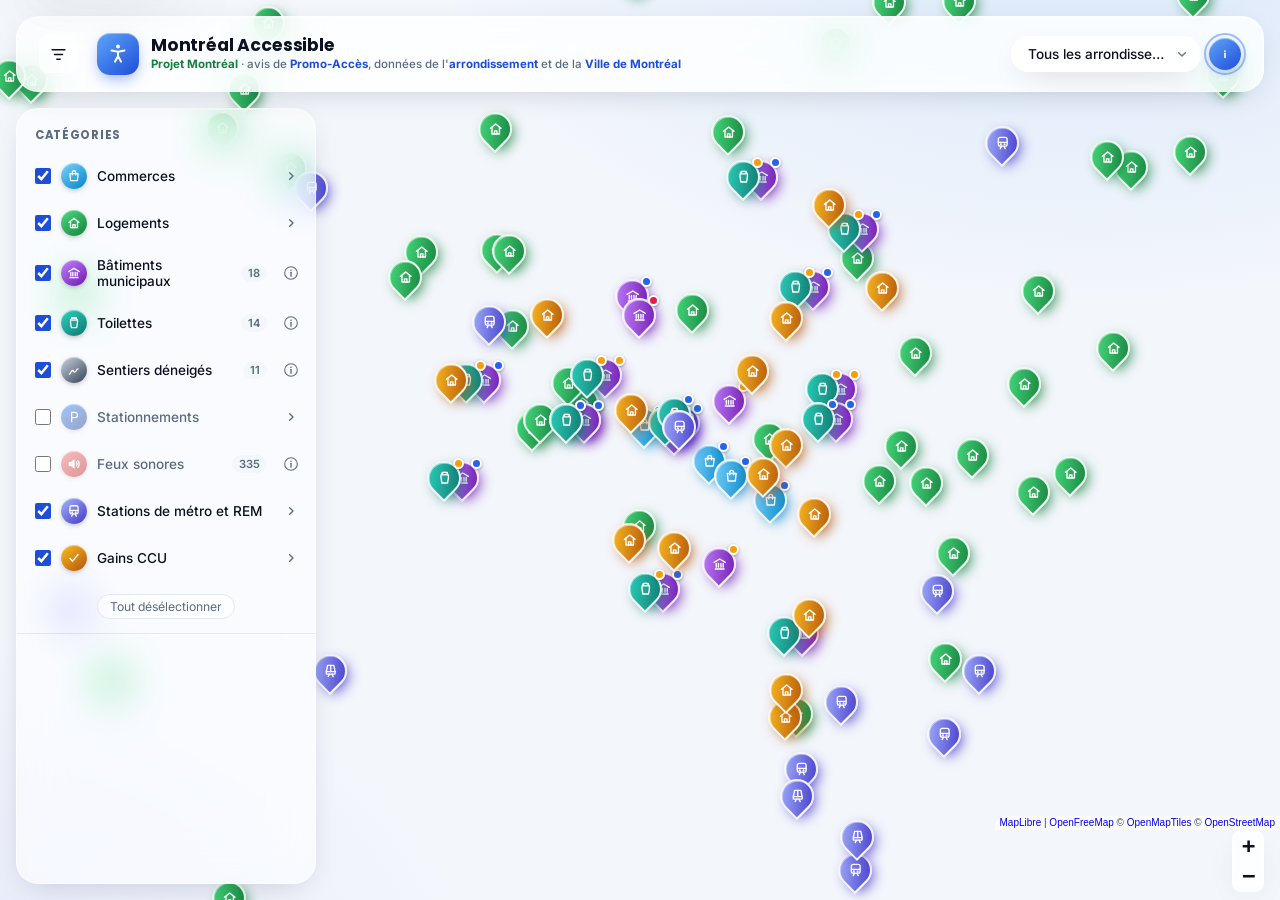
==== commit d281ab07: "Bouton « i » à droite, « Supporter » à côté des élus, recherche de commerces masquée Co-Authored-By:" ====
--- a/index.html
+++ b/index.html
@@ -89,12 +89,6 @@
       </div>
     </div>
 
-    <button type="button" class="about-btn" id="about-btn" aria-label="À propos de ce projet" aria-haspopup="dialog" aria-controls="about-overlay">
-      <svg viewBox="0 0 24 24" aria-hidden="true" focusable="false" fill="none" xmlns="http://www.w3.org/2000/svg">
-        <circle cx="12" cy="7.6" r="1.4" fill="currentColor"/>
-        <path d="M12 11v6.2" stroke="currentColor" stroke-width="2.3" stroke-linecap="round"/>
-      </svg>
-    </button>
 
     <div class="header-spacer"></div>
 
@@ -124,12 +118,21 @@
       </select>
     </div>
 
-    <div class="header-search" role="search">
+    <!-- Recherche de commerces retirée pour l'instant (Gabriel, 19 novembre 2026).
+         Le code reste en place (js/app.js) : enlever « hidden » pour la remettre. -->
+    <div class="header-search" role="search" hidden>
       <label class="sr-only" for="search">Rechercher un commerce par nom, adresse ou catégorie</label>
       <input type="search" id="search" placeholder="Rechercher un commerce…" autocomplete="off" aria-controls="search-results" aria-describedby="search-status" />
       <ul class="search-results" id="search-results" aria-label="Résultats de la recherche" hidden></ul>
       <p class="sr-only" id="search-status" role="status"></p>
     </div>
+    <!-- Bouton « i » tout à droite, en dernier (MAP-DESIGN-SYSTEM.md, « Structure de la page ») -->
+    <button type="button" class="about-btn" id="about-btn" aria-label="À propos de ce projet" aria-haspopup="dialog" aria-controls="about-overlay">
+      <svg viewBox="0 0 24 24" aria-hidden="true" focusable="false" fill="none" xmlns="http://www.w3.org/2000/svg">
+        <circle cx="12" cy="7.6" r="1.4" fill="currentColor"/>
+        <path d="M12 11v6.2" stroke="currentColor" stroke-width="2.3" stroke-linecap="round"/>
+      </svg>
+    </button>
   </header>
 
   <aside class="sidebar" id="sidebar" aria-label="Catégories">
@@ -183,21 +186,34 @@
         ni approuvée par la Ville de Montréal ni par l'arrondissement du
         Plateau-Mont-Royal.
       </p>
+      <p class="about-modal-desc">
+        <strong>À titre informatif seulement</strong> : les données peuvent
+        être incomplètes, contenir des erreurs ou ne plus être à jour (un
+        commerce peut avoir fait des travaux, une place réservée peut avoir
+        été déplacée, etc.). Avant de vous déplacer, vérifiez l'information
+        auprès de l'établissement ou de la source.
+      </p>
 
       <div class="about-people">
-        <a class="about-person" href="https://gabfortin.com" target="_blank" rel="noopener noreferrer">
-          <img src="img/Gab.jpg" alt="">
-          <div class="about-person-info">
-            <div class="about-person-name">Gabriel Fortin</div>
-            <div class="about-person-role">Conseiller d'arrondissement - Plateau-Mont-Royal. Conception et développement du site.<span class="sr-only"> (site de Gabriel Fortin, s'ouvre dans un nouvel onglet)</span></div>
+        <div class="about-person-ligne">
+          <a class="about-person" href="https://gabfortin.com" target="_blank" rel="noopener noreferrer">
+            <img src="img/Gab.jpg" alt="">
+            <div class="about-person-info">
+              <div class="about-person-name">Gabriel Fortin</div>
+              <div class="about-person-role">Conseiller d'arrondissement - Plateau-Mont-Royal. Conception et développement du site.<span class="sr-only"> (site de Gabriel Fortin, s'ouvre dans un nouvel onglet)</span></div>
+            </div>
+          </a>
+          <a class="about-don" href="https://gabfortin.com/don/" target="_blank" rel="noopener" title="Supporter Gabriel Fortin : faire un don"><svg viewBox="0 0 24 24" aria-hidden="true" focusable="false"><path d="M12 21.35l-1.45-1.32C5.4 15.36 2 12.28 2 8.5 2 5.42 4.42 3 7.5 3c1.74 0 3.41.81 4.5 2.09C13.09 3.81 14.76 3 16.5 3 19.58 3 22 5.42 22 8.5c0 3.78-3.4 6.86-8.55 11.54L12 21.35Z"/></svg><span aria-hidden="true">Supporter</span><span class="sr-only">Supporter Gabriel Fortin : faire un don (s’ouvre dans un nouvel onglet)</span></a>
+        </div>
+        <div class="about-person-ligne">
+          <div class="about-person">
+            <img src="img/Laurence.webp" alt="">
+            <div class="about-person-info">
+              <div class="about-person-name">Laurence Parent</div>
+              <div class="about-person-role">Conseillère d'arrondissement - District De Lorimier. Porteuse du dossier de l'accessibilité universelle au Plateau-Mont-Royal.</div>
+            </div>
           </div>
-        </a>
-        <div class="about-person">
-          <img src="img/Laurence.webp" alt="">
-          <div class="about-person-info">
-            <div class="about-person-name">Laurence Parent</div>
-            <div class="about-person-role">Conseillère d'arrondissement - District De Lorimier. Porteuse du dossier de l'accessibilité universelle au Plateau-Mont-Royal.</div>
-          </div>
+          <a class="about-don" href="https://monelection.org/form/donation/ph3NOVdJvWkoW5Jdckfa2uIXecmKGo" target="_blank" rel="noopener" title="Supporter Laurence Parent : faire un don"><svg viewBox="0 0 24 24" aria-hidden="true" focusable="false"><path d="M12 21.35l-1.45-1.32C5.4 15.36 2 12.28 2 8.5 2 5.42 4.42 3 7.5 3c1.74 0 3.41.81 4.5 2.09C13.09 3.81 14.76 3 16.5 3 19.58 3 22 5.42 22 8.5c0 3.78-3.4 6.86-8.55 11.54L12 21.35Z"/></svg><span aria-hidden="true">Supporter</span><span class="sr-only">Supporter Laurence Parent : faire un don (s’ouvre dans un nouvel onglet)</span></a>
         </div>
         <div class="about-person">
           <img src="img/Julien.webp" alt="">
--- a/css/style.css
+++ b/css/style.css
@@ -306,6 +306,11 @@
 
 .header-spacer { flex: 1; }
 
+/* Bouton « i » tout à droite, après le filtre d'arrondissement, à 8 px de lui
+   (MAP-DESIGN-SYSTEM.md ; même groupe à droite que les autres sites). */
+.site-header .about-btn { margin-left: -12px; }
+@media (max-width: 760px) { .site-header .about-btn { margin-left: 0; } }
+
 .header-arrondissement select {
   appearance: none;
   font-family: inherit;
@@ -1264,6 +1269,27 @@
 
 .about-person-role { font-size: 0.76rem; color: var(--ink-500); }
 
+/* Bouton « Don » à côté de chaque élu (lien propre à chacun, dans index.html) */
+.about-person-ligne { display: flex; align-items: center; gap: 8px; }
+.about-person-ligne .about-person { flex: 1; min-width: 0; }
+.about-don {
+  display: inline-flex; align-items: center; gap: 5px; flex-shrink: 0;
+  padding: 6px 11px 6px 9px; border-radius: 999px;
+  border: 1.5px solid var(--brand-ink); color: var(--brand-ink);
+  font-size: 0.78rem; font-weight: 700; text-decoration: none; white-space: nowrap;
+  transition: background 0.18s var(--ease), transform 0.18s var(--ease);
+}
+.about-don svg { width: 13px; height: 13px; fill: currentColor; }
+.about-don:hover { background: var(--surface-hover); transform: scale(1.04); }
+.about-don:focus-visible { outline: 2px solid var(--brand-ink); outline-offset: 2px; }
+/* « Supporter » ne tient pas à côté du texte de l'élu sur téléphone : cœur seul
+   (le nom complet reste lu par les lecteurs d'écran, span.sr-only). */
+@media (max-width: 480px) {
+  .about-don { padding: 0; width: 32px; height: 32px; justify-content: center; }
+  .about-don > span[aria-hidden="true"] { display: none; }
+}
+@media (prefers-reduced-motion: reduce) { .about-don { transition: none; } .about-don:hover { transform: none; } }
+
 .about-suggest-link {
   display: flex;
   align-items: center;
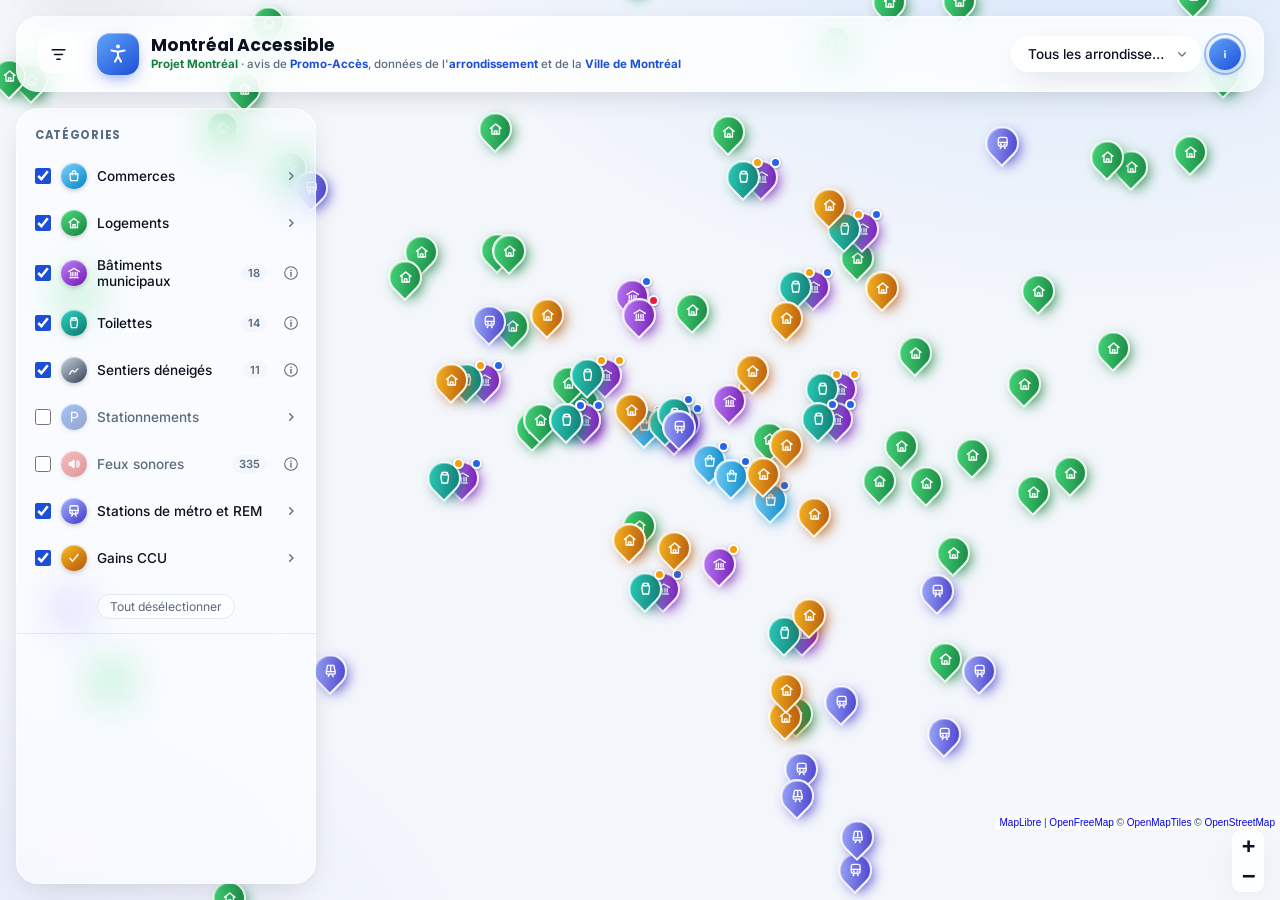
==== commit 59db4820: "Polices hébergées, stamp_assets commun, animation d'attente - Inter et Poppins hébergées (fonts/), p" ====
--- a/index.html
+++ b/index.html
@@ -56,13 +56,13 @@
   <link rel="icon" type="image/svg+xml" href="img/favicon.svg">
   <script>window.goatcounter = {path: function(p) { return location.host + p }}</script>
   <script data-goatcounter="https://gabfortin.goatcounter.com/count" async src="//gc.zgo.at/count.js"></script>
-  <link rel="preconnect" href="https://fonts.googleapis.com">
-  <link rel="preconnect" href="https://fonts.gstatic.com" crossorigin>
-  <link href="https://fonts.googleapis.com/css2?family=Inter:wght@400;500;600;700&family=Poppins:wght@600;700&display=swap" rel="stylesheet">
+  <link rel="stylesheet" href="fonts/polices.css">
   <!-- Composant de carte commun (API de Leaflet dessinée par MapLibre, fond OpenFreeMap), hébergé dans le dépôt -->
   <link rel="stylesheet" href="vendor/carte/maplibre-gl.css" />
   <link rel="stylesheet" href="vendor/carte/carte.css?v=9cd4843111" />
-  <link rel="stylesheet" href="css/style.css?v=37123fbe27" />
+  <link rel="stylesheet" href="css/style.css?v=b8f6f15bce" />
+  <link rel="stylesheet" href="css/chargement.css?v=fbc241999d" />
+  <link rel="stylesheet" href="css/chargement-pictos.css?v=e2879d4c55" />
 </head>
 <body>
   <a class="skip-link" href="#map">Passer à la carte</a>
@@ -268,6 +268,7 @@
 
   <script src="vendor/carte/maplibre-gl.js"></script>
   <script src="vendor/carte/carte.js?v=9c713a6978"></script>
-  <script src="js/app.js?v=595f533f2e"></script>
+  <script src="js/chargement.js?v=981da60f06"></script>
+  <script src="js/app.js?v=d82996345f"></script>
 </body>
 </html>
--- a/fonts/polices.css
+++ b/fonts/polices.css
@@ -0,0 +1,34 @@
+/* ═══════════════════════════════════════════════════════════════════════════
+   Polices hébergées sur le site : Inter (variable, 100 à 900) et Poppins
+   (600, 700). Remplace Google Fonts : aucune requête vers un tiers, donc
+   rien à déclarer dans la page de confidentialité pour les polices.
+
+   Modèle unique : ~/Developer/outils/communs/polices/polices.css. Copier ce
+   fichier DANS le dossier des polices du site (fonts/), à côté des .woff2 :
+   les url() sont relatives à ce fichier. Ne pas modifier la copie d'un site :
+   changer le modèle, puis python3 ~/Developer/outils/recopier_communs.py --appliquer
+
+   Utilisation : <link rel="stylesheet" href="fonts/polices.css"> avant les
+   feuilles du site (ou @import url("../fonts/polices.css") en tête d'une
+   feuille). Le navigateur ne télécharge une police que si la page s'en sert.
+   Licences : OFL-Inter.txt, OFL-Poppins.txt.
+   ═══════════════════════════════════════════════════════════════════════════ */
+
+@font-face {
+  font-family: 'Inter'; font-style: normal; font-display: swap; font-weight: 100 900;
+  src: url('inter-latin-ext.woff2') format('woff2');
+  unicode-range: U+0100-02AF,U+0304,U+0308,U+0329,U+1E00-1E9F,U+1EF2-1EFF,U+2020,U+20A0-20AB,U+20AD-20C0,U+2113,U+2C60-2C7F,U+A720-A7FF;
+}
+@font-face {
+  font-family: 'Inter'; font-style: normal; font-display: swap; font-weight: 100 900;
+  src: url('inter-latin.woff2') format('woff2');
+  unicode-range: U+0000-00FF,U+0131,U+0152-0153,U+02BB-02BC,U+02C6,U+02DA,U+02DC,U+0304,U+0308,U+0329,U+2000-206F,U+2074,U+20AC,U+2122,U+2191,U+2193,U+2212,U+2215,U+FEFF,U+FFFD;
+}
+@font-face {
+  font-family: 'Poppins'; font-style: normal; font-display: swap; font-weight: 600;
+  src: url('poppins-600-latin.woff2') format('woff2');
+}
+@font-face {
+  font-family: 'Poppins'; font-style: normal; font-display: swap; font-weight: 700;
+  src: url('poppins-700-latin.woff2') format('woff2');
+}
--- a/css/chargement.css
+++ b/css/chargement.css
@@ -0,0 +1,164 @@
+/* ═══════════════════════════════════════════════════════════════════════════
+   Animation d'attente « over the top » — base commune (voir chargement.js)
+   Modèle unique : ~/Developer/outils/communs/chargement.css.
+   Couleurs : jetons --ch-* ci-dessous, à redéfinir au besoin dans la feuille
+   du site (ex. .ch { --ch-rgb: 29, 78, 216; } pour le bleu de carte-au).
+   La scène (.ch-scene) est dessinée par la feuille du site.
+   =========================================================================== */
+
+.ch {
+  --ch-rgb: 29, 184, 96;                 /* accent (vert commun) */
+  --ch-accent: rgb(var(--ch-rgb));
+  --ch-clair: #7cf7b4;                    /* version lumineuse de l'accent */
+  --ch-texte: #0f1a14;
+  --ch-doux: #5d6b63;
+  --ch-fond: rgba(255, 255, 255, .9);
+  --ch-voile: rgba(238, 243, 240, .72);
+  --ch-taille: 150px;                     /* côté de la scène */
+  --ch-p: 0;                              /* progression 0 → 1 (Chargement.progres) */
+  font-family: inherit;
+  font-feature-settings: normal;          /* « tnum » d'Inter élargit le trait d'union */
+}
+.ch-voile {
+  position: fixed; inset: 0; z-index: 3000;
+  display: grid; place-items: center; padding: 16px;
+  background: var(--ch-voile);
+  -webkit-backdrop-filter: blur(6px) saturate(140%); backdrop-filter: blur(6px) saturate(140%);
+  animation: ch-fondu .25s ease both;
+}
+.ch-flottant {
+  position: fixed; left: 50%; top: 50%; z-index: 1400;
+  transform: translate(-50%, -50%);
+  width: min(520px, calc(100vw - 32px));
+  pointer-events: none;
+}
+.ch-dans { position: relative; }
+
+.ch-carte {
+  position: relative; overflow: hidden;
+  display: flex; align-items: center; gap: 26px;
+  width: min(520px, 100%); box-sizing: border-box;
+  padding: 24px 28px;
+  border-radius: 24px;
+  background: var(--ch-fond);
+  -webkit-backdrop-filter: blur(14px) saturate(160%); backdrop-filter: blur(14px) saturate(160%);
+  border: 1px solid rgba(var(--ch-rgb), .28);
+  box-shadow: 0 0 0 1px rgba(255, 255, 255, .5) inset, 0 24px 60px -18px rgba(var(--ch-rgb), .45), 0 8px 24px -12px rgba(0, 0, 0, .25);
+  animation: ch-entree .45s cubic-bezier(.2, .9, .3, 1.3) both;
+}
+.ch-dans .ch-carte { width: 100%; }
+/* Reflet qui traverse la carte */
+.ch-carte::after {
+  content: ""; position: absolute; inset: 0; pointer-events: none;
+  background: linear-gradient(105deg, transparent 35%, rgba(var(--ch-rgb), .12) 50%, transparent 65%);
+  background-size: 250% 100%;
+  animation: ch-reflet 1.6s linear infinite;
+}
+
+/* Scène : la métaphore du site (sa feuille la dessine) */
+.ch-scene {
+  position: relative; flex: none; overflow: hidden;
+  width: var(--ch-taille); height: var(--ch-taille);
+  border-radius: 50%;
+  background: radial-gradient(circle, rgba(var(--ch-rgb), .16), rgba(var(--ch-rgb), .03) 70%);
+  box-shadow: 0 0 0 1px rgba(var(--ch-rgb), .35), 0 0 40px -6px rgba(var(--ch-rgb), .55), inset 0 0 30px rgba(var(--ch-rgb), .18);
+  animation: ch-respire 2.4s ease-in-out infinite;
+}
+.ch-scene > * { position: absolute; }
+
+.ch-texte { flex: 1; min-width: 0; position: relative; z-index: 1; }
+.ch-titre {
+  margin: 0; font-size: 19px; font-weight: 750; line-height: 1.25;
+  background: linear-gradient(90deg, var(--ch-texte) 0%, var(--ch-accent) 25%, var(--ch-clair) 50%, var(--ch-accent) 75%, var(--ch-texte) 100%);
+  background-size: 200% auto;
+  -webkit-background-clip: text; background-clip: text; color: transparent;
+  animation: ch-brille 1.8s linear infinite;
+}
+.ch-detail {
+  margin: 6px 0 0; font-size: 14.5px; color: var(--ch-doux); overflow-wrap: anywhere;
+}
+.ch-curseur::after { content: "▍"; margin-left: 2px; color: var(--ch-accent); animation: ch-curseur .8s steps(1) infinite; }
+.ch-barre {
+  display: block; position: relative; overflow: hidden;
+  height: 6px; margin-top: 14px; border-radius: 999px;
+  background: rgba(var(--ch-rgb), .14);
+}
+.ch-barre i {
+  position: absolute; inset: 0; width: 40%; border-radius: inherit;
+  background: linear-gradient(90deg, transparent, var(--ch-accent), var(--ch-clair), var(--ch-accent), transparent);
+  box-shadow: 0 0 12px rgba(var(--ch-rgb), .8);
+  animation: ch-barre 1.1s cubic-bezier(.6, 0, .4, 1) infinite;
+}
+/* Vraie progression : la barre se remplit, une étincelle court dessus */
+.ch-barre-progres i {
+  width: calc(var(--ch-p) * 100%); min-width: 6px;
+  background: linear-gradient(90deg, var(--ch-accent), var(--ch-clair));
+  transition: width .35s cubic-bezier(.2, .9, .3, 1.1);
+  animation: none;
+}
+.ch-barre-progres i::after {
+  content: ""; position: absolute; right: 0; top: -3px; width: 12px; height: 12px; border-radius: 50%;
+  background: #fff; box-shadow: 0 0 10px 3px rgba(var(--ch-rgb), .9);
+  animation: ch-etincelle .9s ease-in-out infinite;
+}
+.ch-pourcent { display: block; margin-top: 6px; font-size: 12.5px; font-weight: 700; color: var(--ch-accent); font-variant-numeric: tabular-nums; }
+
+/* Erreur : tout s'arrête, le message reste */
+.ch-erreur .ch-scene, .ch-erreur .ch-scene *, .ch-erreur .ch-carte::after, .ch-erreur .ch-barre i { animation: none !important; }
+.ch-erreur .ch-titre { background: none; color: #b42318; animation: none; }
+.ch-erreur .ch-barre, .ch-erreur .ch-pourcent { display: none; }
+
+/* Sortie */
+.ch-sortie .ch-carte { animation: ch-sortie .26s ease-in both; }
+.ch-voile.ch-sortie { animation: ch-fondu-sortie .26s ease-in both; }
+
+/* Arrivée du résultat (Chargement.arrivee) */
+.ch-arrivee { animation: ch-resultat .5s cubic-bezier(.2, .9, .3, 1.2) both; }
+.ch-bloc { animation: ch-bloc .45s cubic-bezier(.2, .9, .3, 1.2) both; }
+.ch-bloc-2 { animation-delay: .06s; } .ch-bloc-3 { animation-delay: .12s; } .ch-bloc-4 { animation-delay: .18s; }
+.ch-bloc-5 { animation-delay: .24s; } .ch-bloc-6 { animation-delay: .3s; } .ch-bloc-7 { animation-delay: .36s; }
+.ch-bloc-8 { animation-delay: .42s; } .ch-bloc-9 { animation-delay: .48s; } .ch-bloc-10 { animation-delay: .54s; }
+.ch-bloc-11 { animation-delay: .6s; } .ch-bloc-12 { animation-delay: .66s; }
+
+@keyframes ch-fondu { from { opacity: 0; } }
+@keyframes ch-fondu-sortie { to { opacity: 0; } }
+@keyframes ch-entree { from { opacity: 0; transform: translateY(12px) scale(.96); } }
+@keyframes ch-sortie { to { opacity: 0; transform: translateY(-8px) scale(.97); filter: blur(4px); } }
+@keyframes ch-reflet { from { background-position: 150% 0; } to { background-position: -100% 0; } }
+@keyframes ch-respire { 50% { box-shadow: 0 0 0 1px rgba(var(--ch-rgb), .5), 0 0 60px -4px rgba(var(--ch-rgb), .8), inset 0 0 30px rgba(var(--ch-rgb), .25); } }
+@keyframes ch-brille { to { background-position: -200% center; } }
+@keyframes ch-curseur { 50% { opacity: 0; } }
+@keyframes ch-barre { from { transform: translateX(-100%); } to { transform: translateX(250%); } }
+@keyframes ch-etincelle { 50% { transform: scale(.6); opacity: .6; } }
+@keyframes ch-resultat { from { opacity: 0; transform: translateY(16px) scale(.98); filter: blur(6px); } }
+@keyframes ch-bloc { from { opacity: 0; transform: translateY(10px); } }
+
+/* Mode sombre */
+@media (prefers-color-scheme: dark) {
+  :root:not([data-theme="light"]) .ch {
+    --ch-texte: #eef4f0; --ch-doux: #a3b3aa;
+    --ch-fond: rgba(18, 26, 22, .88); --ch-voile: rgba(8, 12, 10, .66);
+  }
+  :root:not([data-theme="light"]) .ch-scene { background: radial-gradient(circle, rgba(var(--ch-rgb), .22), rgba(11, 19, 16, .6) 75%); }
+  :root:not([data-theme="light"]) .ch-carte { box-shadow: 0 0 0 1px rgba(255, 255, 255, .06) inset, 0 24px 60px -18px rgba(var(--ch-rgb), .5), 0 8px 24px -12px rgba(0, 0, 0, .6); }
+}
+:root[data-theme="dark"] .ch {
+  --ch-texte: #eef4f0; --ch-doux: #a3b3aa;
+  --ch-fond: rgba(18, 26, 22, .88); --ch-voile: rgba(8, 12, 10, .66);
+}
+:root[data-theme="dark"] .ch-scene { background: radial-gradient(circle, rgba(var(--ch-rgb), .22), rgba(11, 19, 16, .6) 75%); }
+/* Impression : jamais d'animation d'attente sur papier */
+@media print { .ch { display: none !important; } }
+
+/* Mouvement réduit : tout est figé (la scène montre son état final), le texte reste */
+@media (prefers-reduced-motion: reduce) {
+  .ch, .ch *, .ch *::before, .ch *::after, .ch-carte::after, .ch-arrivee, .ch-bloc { animation: none !important; transition: none !important; }
+  .ch-titre { background: none; color: var(--ch-texte); }
+  .ch-barre:not(.ch-barre-progres) i { left: 30%; }
+}
+
+@media (max-width: 560px) {
+  .ch { --ch-taille: 120px; }
+  .ch-carte { flex-direction: column; text-align: center; gap: 16px; padding: 22px 20px; }
+  .ch-titre { font-size: 17px; }
+}
--- a/css/chargement-pictos.css
+++ b/css/chargement-pictos.css
@@ -0,0 +1,37 @@
+/* ── Scène d’attente « accessibilité » (base : css/chargement.css, modèle outils/communs/) ──
+   Sur un plan de rues qui défile, un feu sonore émet des ondes ; les
+   pictogrammes des couches apparaissent un à un, à mesure que chaque couche
+   arrive (vraie progression, --ch-p). */
+.p-rues {
+  inset: -30%;
+  background:
+    repeating-linear-gradient(0deg, transparent 0 17px, rgba(var(--ch-rgb), .26) 17px 19px),
+    repeating-linear-gradient(90deg, transparent 0 23px, rgba(var(--ch-rgb), .26) 23px 25px);
+  transform: rotate(-34deg);
+  animation: p-defile 6s linear infinite;
+}
+.p-feu {                                            /* feu sonore au centre */
+  left: 50%; top: 50%; width: 22px; height: 22px; margin: -11px 0 0 -11px; border-radius: 50%;
+  display: grid; place-items: center; font-size: 12px;
+  background: var(--ch-accent); color: #fff; box-shadow: 0 0 16px rgba(var(--ch-rgb), .9);
+}
+.p-onde { left: 50%; top: 50%; width: 22px; height: 22px; margin: -11px 0 0 -11px; border-radius: 50%; border: 2px solid var(--ch-accent); opacity: 0; animation: p-onde 1.8s ease-out infinite; }
+.p-onde-2 { animation-delay: .6s; } .p-onde-3 { animation-delay: 1.2s; }
+.p-picto {
+  width: 26px; height: 26px; margin: -13px 0 0 -13px; border-radius: 50% 50% 50% 0;
+  display: grid; place-items: center;
+  background: #fff; color: var(--ch-accent); font: 800 11px/1 inherit;
+  box-shadow: 0 0 0 2px var(--ch-accent), 0 4px 10px rgba(0, 0, 0, .2);
+  transform: rotate(-45deg);
+  --p-vu: clamp(0, (var(--ch-p) * 6 - var(--p-i)) * 6, 1);
+  opacity: var(--p-vu);
+  scale: calc(.3 + var(--p-vu) * .7);
+  transition: opacity .3s, scale .45s cubic-bezier(.2, .9, .3, 1.8);
+}
+.p-picto b { transform: rotate(45deg); font-weight: 800; }
+.p-1 { top: 22%; left: 30%; --p-i: 0; } .p-2 { top: 28%; left: 72%; --p-i: 1; } .p-3 { top: 70%; left: 24%; --p-i: 2; }
+.p-4 { top: 78%; left: 64%; --p-i: 3; } .p-5 { top: 50%; left: 16%; --p-i: 4; } .p-6 { top: 52%; left: 86%; --p-i: 5; }
+@keyframes p-defile { to { background-position: 0 72px, 96px 0; } }
+@keyframes p-onde { 0% { transform: scale(.6); opacity: .9; } 100% { transform: scale(4.2); opacity: 0; } }
+/* Couleur de marque de la carte (bleu) */
+.ch-pictos { --ch-rgb: 37, 99, 235; --ch-clair: #93c5fd; }
